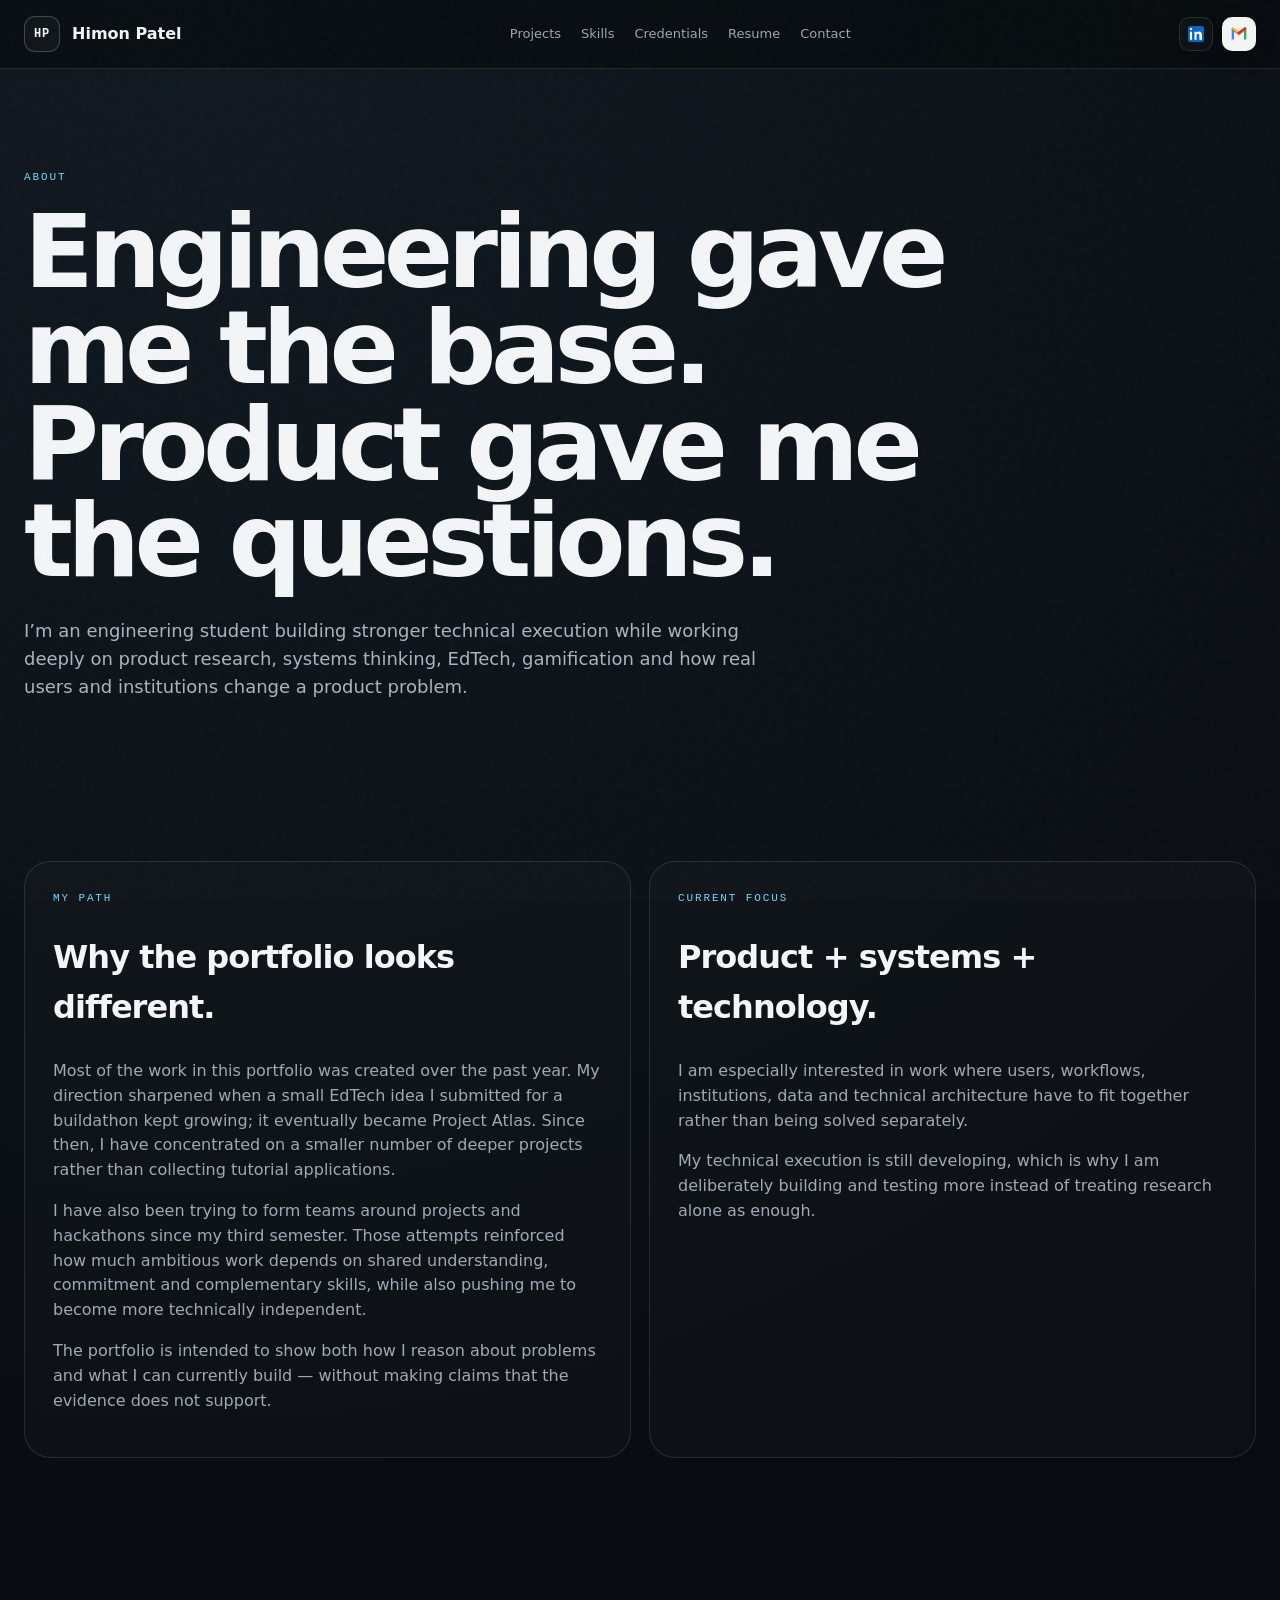
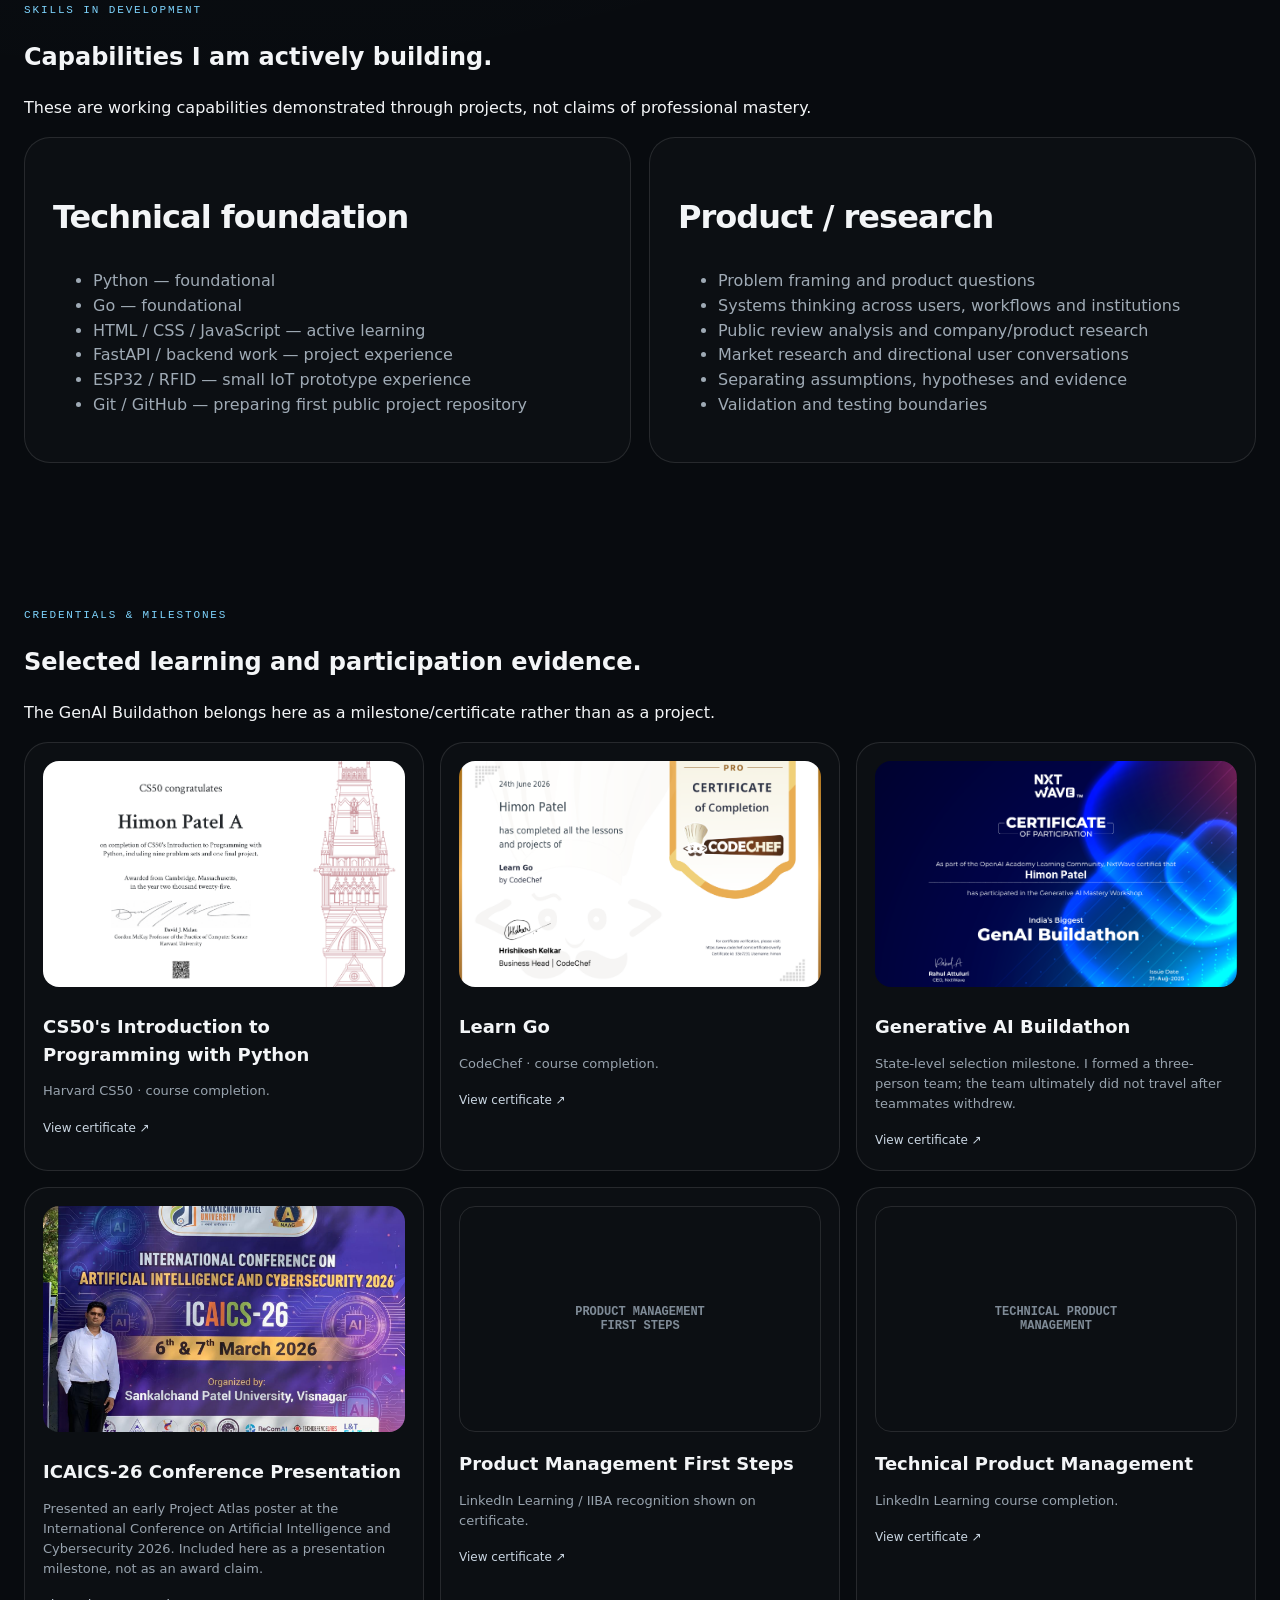
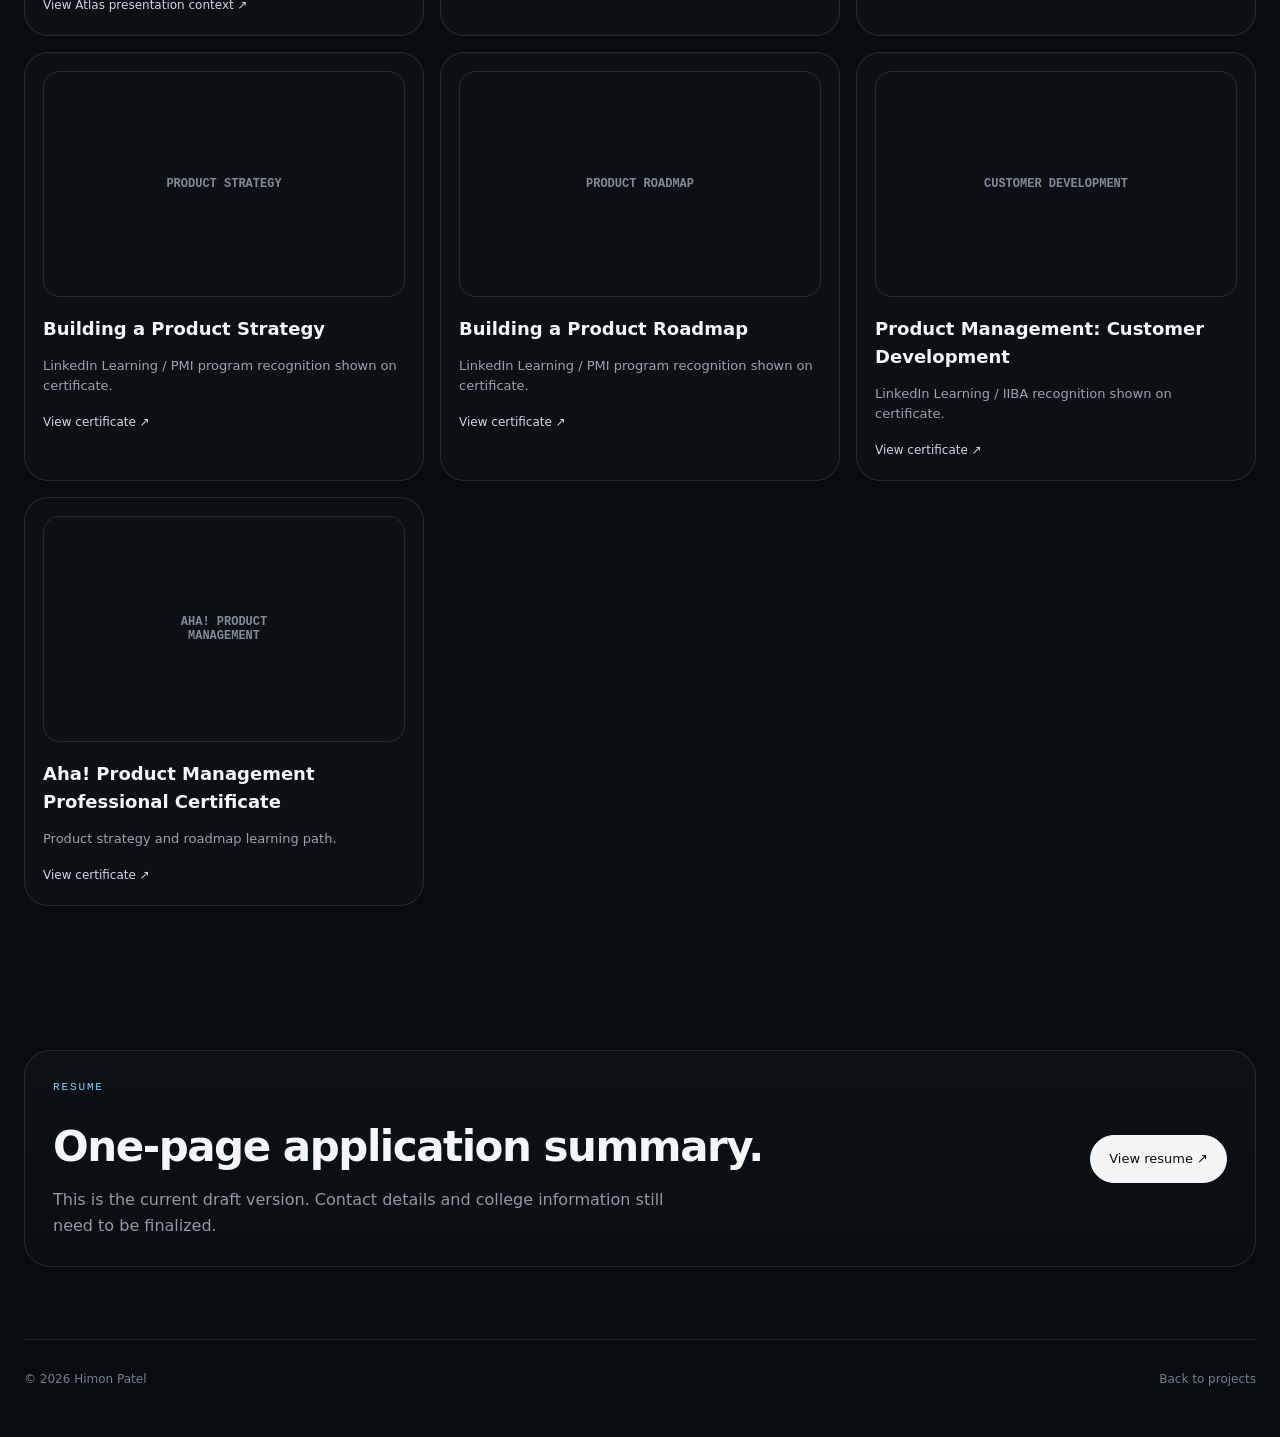
==== about.html @ 6cf24c40 "Initial portfolio release" ====
<!doctype html><html lang="en"><head><meta charset="utf-8"><meta name="viewport" content="width=device-width,initial-scale=1"><title>About — Himon Patel</title><link rel="icon" href="assets/favicon.svg"><link rel="stylesheet" href="styles.css"></head><body class="about-page"><div class="page-noise"></div><header class="project-header"><a class="brand" href="index.html"><span class="brand-mark">HP</span><span>Himon Patel</span></a><nav><a href="index.html#projects">Projects</a><a href="#skills">Skills</a><a href="#credentials">Credentials</a><a href="assets/Himon_Patel_Resume_Draft.pdf" target="_blank" rel="noopener">Resume</a><a href="index.html#contact">Contact</a></nav><div class="header-socials project-socials" data-social-mount aria-label="Social links"></div></header><main><section class="about-hero shell reveal"><div class="eyebrow">ABOUT</div><h1>Engineering gave me the base. Product gave me the questions.</h1><p>I’m an engineering student building stronger technical execution while working deeply on product research, systems thinking, EdTech, gamification and how real users and institutions change a product problem.</p></section><section class="about-section shell"><div class="about-columns"><article class="about-panel reveal"><div class="eyebrow">MY PATH</div><h2>Why the portfolio looks different.</h2><p>Most of the work in this portfolio was created over the past year. My direction sharpened when a small EdTech idea I submitted for a buildathon kept growing; it eventually became Project Atlas. Since then, I have concentrated on a smaller number of deeper projects rather than collecting tutorial applications.</p><p>I have also been trying to form teams around projects and hackathons since my third semester. Those attempts reinforced how much ambitious work depends on shared understanding, commitment and complementary skills, while also pushing me to become more technically independent.</p><p>The portfolio is intended to show both how I reason about problems and what I can currently build — without making claims that the evidence does not support.</p></article><article class="about-panel reveal"><div class="eyebrow">CURRENT FOCUS</div><h2>Product + systems + technology.</h2><p>I am especially interested in work where users, workflows, institutions, data and technical architecture have to fit together rather than being solved separately.</p><p>My technical execution is still developing, which is why I am deliberately building and testing more instead of treating research alone as enough.</p></article></div></section><section class="about-section shell" id="skills"><div class="section-head reveal"><div><div class="eyebrow">SKILLS IN DEVELOPMENT</div><h2>Capabilities I am actively building.</h2></div><p>These are working capabilities demonstrated through projects, not claims of professional mastery.</p></div><div class="about-columns"><article class="about-panel reveal"><h2>Technical foundation</h2><ul><li>Python — foundational</li><li>Go — foundational</li><li>HTML / CSS / JavaScript — active learning</li><li>FastAPI / backend work — project experience</li><li>ESP32 / RFID — small IoT prototype experience</li><li>Git / GitHub — preparing first public project repository</li></ul></article><article class="about-panel reveal"><h2>Product / research</h2><ul><li>Problem framing and product questions</li><li>Systems thinking across users, workflows and institutions</li><li>Public review analysis and company/product research</li><li>Market research and directional user conversations</li><li>Separating assumptions, hypotheses and evidence</li><li>Validation and testing boundaries</li></ul></article></div></section><section class="about-section shell" id="credentials"><div class="section-head reveal"><div><div class="eyebrow">CREDENTIALS & MILESTONES</div><h2>Selected learning and participation evidence.</h2></div><p>The GenAI Buildathon belongs here as a milestone/certificate rather than as a project.</p></div><div class="credential-grid"><article class="credential reveal"><img src="assets/cert-previews/cs50p.png" alt="CS50 Python certificate preview"><h3>CS50's Introduction to Programming with Python</h3><p>Harvard CS50 · course completion.</p><a href="assets/CS50P-Certificate.pdf" target="_blank" rel="noopener">View certificate ↗</a></article><article class="credential reveal"><img src="assets/cert-previews/learn-go.png" alt="Learn Go certificate preview"><h3>Learn Go</h3><p>CodeChef · course completion.</p><a href="assets/Learn-Go-Certificate.pdf" target="_blank" rel="noopener">View certificate ↗</a></article><article class="credential reveal"><img src="assets/GenAI-Buildathon-Certificate.png" alt="Generative AI Buildathon certificate"><h3>Generative AI Buildathon</h3><p>State-level selection milestone. I formed a three-person team; the team ultimately did not travel after teammates withdrew.</p><a href="assets/GenAI-Buildathon-Certificate.png" target="_blank" rel="noopener">View certificate ↗</a></article><article class="credential reveal"><img src="assets/icaics-conference.png" alt="Himon Patel at the ICAICS-26 conference banner"><h3>ICAICS-26 Conference Presentation</h3><p>Presented an early Project Atlas poster at the International Conference on Artificial Intelligence and Cybersecurity 2026. Included here as a presentation milestone, not as an award claim.</p><a href="atlas.html#early-presentation">View Atlas presentation context ↗</a></article><article class="credential reveal"><div class="placeholder-thumb">PRODUCT MANAGEMENT<br>FIRST STEPS</div><h3>Product Management First Steps</h3><p>LinkedIn Learning / IIBA recognition shown on certificate.</p><a href="assets/certificates/IIBA-Product-Management-First-Steps.pdf" target="_blank" rel="noopener">View certificate ↗</a></article><article class="credential reveal"><div class="placeholder-thumb">TECHNICAL PRODUCT<br>MANAGEMENT</div><h3>Technical Product Management</h3><p>LinkedIn Learning course completion.</p><a href="assets/certificates/Technical-Product-Management.pdf" target="_blank" rel="noopener">View certificate ↗</a></article><article class="credential reveal"><div class="placeholder-thumb">PRODUCT STRATEGY</div><h3>Building a Product Strategy</h3><p>LinkedIn Learning / PMI program recognition shown on certificate.</p><a href="assets/certificates/PMI-Product-Management-Building-a-Product-Strategy.pdf" target="_blank" rel="noopener">View certificate ↗</a></article><article class="credential reveal"><div class="placeholder-thumb">PRODUCT ROADMAP</div><h3>Building a Product Roadmap</h3><p>LinkedIn Learning / PMI program recognition shown on certificate.</p><a href="assets/certificates/PMI-Product-Management-Building-a-Product-Roadmap.pdf" target="_blank" rel="noopener">View certificate ↗</a></article><article class="credential reveal"><div class="placeholder-thumb">CUSTOMER DEVELOPMENT</div><h3>Product Management: Customer Development</h3><p>LinkedIn Learning / IIBA recognition shown on certificate.</p><a href="assets/certificates/IIBA-Product-Management-Customer-Development.pdf" target="_blank" rel="noopener">View certificate ↗</a></article><article class="credential reveal"><div class="placeholder-thumb">AHA! PRODUCT<br>MANAGEMENT</div><h3>Aha! Product Management Professional Certificate</h3><p>Product strategy and roadmap learning path.</p><a href="assets/certificates/Aha-Product-Management-Professional-Certificate.pdf" target="_blank" rel="noopener">View certificate ↗</a></article></div></section><section class="about-section shell reveal"><div class="resume-cta"><div><div class="eyebrow">RESUME</div><h2>One-page application summary.</h2><p>This is the current draft version. Contact details and college information still need to be finalized.</p></div><a class="button button-primary" href="assets/Himon_Patel_Resume_Draft.pdf" target="_blank" rel="noopener">View resume ↗</a></div></section></main><footer class="page-footer"><span>© <span data-year></span> Himon Patel</span><a href="index.html#projects">Back to projects</a></footer><script src="script.js"></script></body></html>
---- styles.css ----
:root {
  --bg: #0a0c0f;
  --bg-soft: #101318;
  --panel: rgba(18, 22, 28, 0.74);
  --panel-solid: #11151b;
  --text: #f3f5f7;
  --muted: #9aa3ad;
  --line: rgba(255, 255, 255, 0.11);
  --line-strong: rgba(255, 255, 255, 0.2);
  --accent: #7dd3fc;
  --accent-rgb: 125, 211, 252;
  --max: 1260px;
  --radius: 28px;
  --font: Inter, ui-sans-serif, system-ui, -apple-system, BlinkMacSystemFont, "Segoe UI", sans-serif;
  --mono: "SFMono-Regular", Consolas, "Liberation Mono", Menlo, monospace;
}

* { box-sizing: border-box; }
html { scroll-behavior: smooth; }
body {
  margin: 0;
  min-width: 320px;
  background:
    radial-gradient(circle at 80% -20%, rgba(91, 135, 255, 0.12), transparent 34rem),
    radial-gradient(circle at -10% 35%, rgba(125, 211, 252, 0.05), transparent 30rem),
    var(--bg);
  color: var(--text);
  font-family: var(--font);
  line-height: 1.55;
  overflow-x: hidden;
}

::selection { background: rgba(var(--accent-rgb), .28); }
a { color: inherit; text-decoration: none; }
button, input, textarea { font: inherit; }
button { color: inherit; }
code { font-family: var(--mono); font-size: .88em; color: var(--accent); }

.noise {
  position: fixed;
  inset: 0;
  pointer-events: none;
  z-index: 100;
  opacity: .035;
  background-image: url("data:image/svg+xml,%3Csvg viewBox='0 0 180 180' xmlns='http://www.w3.org/2000/svg'%3E%3Cfilter id='n'%3E%3CfeTurbulence type='fractalNoise' baseFrequency='.85' numOctaves='3' stitchTiles='stitch'/%3E%3C/filter%3E%3Crect width='100%25' height='100%25' filter='url(%23n)' opacity='.6'/%3E%3C/svg%3E");
}

.cursor-halo {
  position: fixed;
  width: 360px;
  height: 360px;
  left: -180px;
  top: -180px;
  z-index: -1;
  border-radius: 50%;
  pointer-events: none;
  background: radial-gradient(circle, rgba(var(--accent-rgb), .095), transparent 67%);
  transform: translate3d(var(--mx, 50vw), var(--my, 50vh), 0);
  transition: opacity .2s ease;
}

.section-shell {
  width: min(var(--max), calc(100% - 72px));
  margin-inline: auto;
}

.site-header {
  position: fixed;
  inset: 0 0 auto 0;
  z-index: 50;
  height: 78px;
  display: flex;
  align-items: center;
  justify-content: space-between;
  padding: 0 max(36px, calc((100vw - var(--max)) / 2));
  background: linear-gradient(to bottom, rgba(10,12,15,.9), rgba(10,12,15,.45), transparent);
  backdrop-filter: blur(12px);
}

.brand { display: flex; align-items: center; gap: 12px; font-weight: 650; }
.brand-mark {
  width: 36px; height: 36px; display: grid; place-items: center;
  border: 1px solid var(--line-strong); border-radius: 11px;
  font-family: var(--mono); font-size: 12px; letter-spacing: .06em;
  background: rgba(255,255,255,.035);
}
.brand-text { font-size: 14px; letter-spacing: .01em; }
.main-nav { display: flex; align-items: center; gap: 30px; font-size: 13px; color: #bcc3cb; }
.main-nav a { transition: color .2s ease, transform .2s ease; }
.main-nav a:hover { color: #fff; transform: translateY(-1px); }
.menu-button { display: none; border: 0; background: transparent; padding: 10px; }
.menu-button span { display: block; width: 22px; height: 1px; background: #fff; margin: 5px 0; }

.hero {
  min-height: 100svh;
  padding: 140px 0 76px;
  display: grid;
  grid-template-columns: 1.07fr .93fr;
  align-items: center;
  gap: 60px;
  position: relative;
}

.eyebrow, .section-kicker {
  margin: 0 0 18px;
  font-family: var(--mono);
  font-size: 11px;
  letter-spacing: .17em;
  text-transform: uppercase;
  color: var(--accent);
}

.hero h1 {
  margin: 0;
  max-width: 800px;
  font-size: clamp(54px, 7vw, 104px);
  line-height: .92;
  letter-spacing: -.055em;
  font-weight: 650;
}

.hero-word {
  display: block;
  color: transparent;
  -webkit-text-stroke: 1px rgba(255,255,255,.42);
  min-height: 1em;
}
.hero-word.switching { animation: wordSwitch .35s ease; }
@keyframes wordSwitch {
  0% { opacity: 1; transform: translateY(0); filter: blur(0); }
  45% { opacity: 0; transform: translateY(-12px); filter: blur(6px); }
  55% { opacity: 0; transform: translateY(12px); filter: blur(6px); }
  100% { opacity: 1; transform: translateY(0); filter: blur(0); }
}

.hero-intro {
  max-width: 640px;
  margin: 30px 0 0;
  font-size: clamp(17px, 2vw, 21px);
  line-height: 1.6;
  color: #b6bec7;
}
.hero-actions { display: flex; flex-wrap: wrap; gap: 12px; margin-top: 34px; }
.button {
  display: inline-flex; align-items: center; justify-content: center;
  min-height: 48px; padding: 0 18px; border-radius: 999px;
  font-size: 13px; border: 1px solid var(--line); transition: .22s ease;
}
.button-primary { background: #f3f5f7; color: #0b0d10; border-color: #f3f5f7; }
.button-primary:hover { transform: translateY(-2px); box-shadow: 0 12px 32px rgba(255,255,255,.1); }
.button-ghost:hover { border-color: var(--line-strong); background: rgba(255,255,255,.04); }

.hero-stage {
  min-height: 560px;
  position: relative;
  border: 1px solid var(--line);
  border-radius: 46% 54% 52% 48% / 42% 43% 57% 58%;
  overflow: hidden;
  background: radial-gradient(circle at center, rgba(var(--accent-rgb), .08), transparent 46%);
  box-shadow: inset 0 0 90px rgba(255,255,255,.02);
  animation: stageMorph 10s ease-in-out infinite alternate;
}
@keyframes stageMorph {
  to { border-radius: 54% 46% 44% 56% / 51% 57% 43% 49%; transform: translateY(-6px); }
}
.stage-grid {
  position: absolute; inset: 10%; opacity: .3;
  background-image: linear-gradient(var(--line) 1px, transparent 1px), linear-gradient(90deg, var(--line) 1px, transparent 1px);
  background-size: 42px 42px;
  mask-image: radial-gradient(circle, #000 0 48%, transparent 75%);
}
.stage-orbit { position: absolute; inset: 20%; border: 1px solid rgba(255,255,255,.13); border-radius: 50%; }
.orbit-one { animation: spin 18s linear infinite; }
.orbit-two { inset: 31%; border-style: dashed; animation: spin 11s linear infinite reverse; }
@keyframes spin { to { transform: rotate(360deg); } }
.stage-core {
  position: absolute; inset: 50% auto auto 50%; transform: translate(-50%, -50%);
  width: 190px; aspect-ratio: 1; border-radius: 50%; border: 1px solid rgba(var(--accent-rgb),.3);
  background: rgba(10,12,15,.82); backdrop-filter: blur(16px); display: flex; flex-direction: column;
  align-items: center; justify-content: center; text-align: center; box-shadow: 0 0 80px rgba(var(--accent-rgb),.08);
}
.stage-core .stage-index { font: 10px var(--mono); color: var(--accent); margin-bottom: 12px; }
.stage-core strong { font-size: 24px; letter-spacing: .08em; }
.stage-core small { width: 140px; margin-top: 9px; color: var(--muted); font-size: 10px; line-height: 1.5; }
.stage-label { position: absolute; font: 10px var(--mono); letter-spacing: .15em; color: #79828c; }
.label-a { top: 18%; left: 17%; }
.label-b { top: 25%; right: 14%; }
.label-c { bottom: 16%; left: 23%; }
.scroll-cue { position: absolute; bottom: 32px; left: 0; display: flex; align-items: center; gap: 12px; font: 10px var(--mono); letter-spacing: .12em; text-transform: uppercase; color: #707983; }
.scroll-cue i { display: block; width: 42px; height: 1px; background: var(--line-strong); position: relative; overflow: hidden; }
.scroll-cue i::after { content: ""; position: absolute; inset: 0; background: var(--accent); transform: translateX(-100%); animation: scan 2s ease-in-out infinite; }
@keyframes scan { 55%,100% { transform: translateX(100%); } }

.manifesto { padding: 80px 0 110px; border-top: 1px solid var(--line); }
.manifesto-line { margin: 0; max-width: 1080px; font-size: clamp(27px,4.2vw,58px); line-height: 1.15; letter-spacing: -.035em; color: #7f8790; }
.manifesto-line strong { color: #e9edf1; font-weight: 520; }

.work { padding: 80px 0 130px; }
.section-heading { display: flex; align-items: end; justify-content: space-between; gap: 50px; margin-bottom: 52px; }
.section-heading h2, .about h2, .contact h2 { margin: 0; max-width: 820px; font-size: clamp(35px,5vw,70px); line-height: 1.02; letter-spacing: -.045em; font-weight: 560; }
.section-note { width: min(360px, 100%); margin: 0; color: var(--muted); font-size: 13px; }
.work-layout { display: grid; grid-template-columns: minmax(0,1fr) minmax(360px,.86fr); gap: 60px; align-items: start; }
.project-list { border-top: 1px solid var(--line); }
.project-row {
  --project-accent: var(--accent);
  width: 100%; display: grid; grid-template-columns: 54px 1fr auto; gap: 16px; align-items: center;
  padding: 28px 0; border: 0; border-bottom: 1px solid var(--line); background: transparent; text-align: left;
  cursor: pointer; position: relative; transition: padding .25s ease;
}
.project-row::before { content: ""; position: absolute; inset: 0 auto 0 -20px; width: 3px; background: var(--project-accent); transform: scaleY(0); transition: transform .25s ease; transform-origin: bottom; }
.project-row:hover, .project-row.active { padding-left: 12px; }
.project-row:hover::before, .project-row.active::before { transform: scaleY(1); }
.project-number { font: 11px var(--mono); color: #666f79; }
.project-row p { margin: 0 0 5px; font: 10px var(--mono); letter-spacing: .09em; text-transform: uppercase; color: #7d8790; }
.project-row h3 { margin: 0; font-size: clamp(24px,3vw,38px); letter-spacing: -.035em; font-weight: 530; }
.project-arrow { font-size: 22px; color: #6e7780; transition: transform .25s ease, color .25s ease; }
.project-row:hover .project-arrow, .project-row.active .project-arrow { transform: translate(4px,-4px); color: var(--project-accent); }

.project-preview { position: sticky; top: 110px; min-height: 620px; border: 1px solid var(--line); border-radius: var(--radius); overflow: hidden; background: linear-gradient(145deg, rgba(255,255,255,.035), rgba(255,255,255,.008)); }
.preview-topline { display: flex; justify-content: space-between; padding: 20px 22px; font: 9px var(--mono); letter-spacing: .12em; color: #77818a; border-bottom: 1px solid var(--line); }
.preview-visual { height: 400px; position: relative; overflow: hidden; transition: background .35s ease; }
.preview-copy { padding: 24px; border-top: 1px solid var(--line); }
.preview-copy p { margin: 0; color: #8e98a2; font-size: 12px; }
.preview-copy h3 { margin: 5px 0 10px; font-size: 36px; letter-spacing: -.04em; }
#preview-description { font-size: 14px; line-height: 1.6; color: #a7b0b9; }

/* Preview visual families */
.visual-campus { background: radial-gradient(circle at 65% 35%, rgba(96,217,255,.16), transparent 36%), #0d1217; }
.visual-campus .campus-plan { position:absolute; inset: 55px 46px; border:1px solid rgba(114,220,255,.3); }
.visual-campus .campus-plan::before, .visual-campus .campus-plan::after { content:""; position:absolute; border:1px solid rgba(114,220,255,.26); }
.visual-campus .campus-plan::before { inset: 26px 45% 26px 28px; }
.visual-campus .campus-plan::after { inset: 26px 28px 26px 58%; }
.visual-campus .route { position:absolute; left:22%; top:51%; width:57%; height:2px; background:linear-gradient(90deg,transparent,#7dd3fc,#7dd3fc,transparent); box-shadow:0 0 16px #7dd3fc; transform:rotate(-8deg); }
.visual-campus .route::after { content:""; position:absolute; right:16%; top:-4px; width:10px; height:10px; border-radius:50%; background:#7dd3fc; box-shadow:0 0 20px #7dd3fc; }
.visual-campus .chip { position:absolute; padding:7px 9px; border:1px solid rgba(255,255,255,.12); background:#10171d; border-radius:7px; font:9px var(--mono); color:#b8c3cc; }
.visual-campus .chip-a { left:14%; top:22%; } .visual-campus .chip-b { right:10%; bottom:18%; }

.visual-atlas { background: radial-gradient(circle at center, rgba(132,99,255,.17), transparent 42%), #100d16; }
.visual-atlas .network { position:absolute; inset:0; }
.visual-atlas .node { position:absolute; width:12px; height:12px; border-radius:50%; background:#aa92ff; box-shadow:0 0 24px rgba(170,146,255,.8); }
.visual-atlas .node::after { content:attr(data-label); position:absolute; white-space:nowrap; top:18px; left:50%; transform:translateX(-50%); font:8px var(--mono); color:#9187a5; }
.visual-atlas .n1{left:48%;top:19%}.visual-atlas .n2{left:22%;top:46%}.visual-atlas .n3{right:21%;top:43%}.visual-atlas .n4{left:34%;bottom:20%}.visual-atlas .n5{right:31%;bottom:16%}
.visual-atlas svg { position:absolute; inset:0; width:100%; height:100%; opacity:.45; }

.visual-grab { background: radial-gradient(circle at 25% 70%, rgba(60,222,148,.12), transparent 35%), #0b120f; }
.visual-grab .stat-cloud { position:absolute; inset:46px; display:grid; grid-template-columns:1fr 1fr; gap:12px; }
.visual-grab .stat { border:1px solid rgba(76,224,150,.16); border-radius:16px; padding:18px; background:rgba(13,23,18,.62); display:flex; flex-direction:column; justify-content:end; }
.visual-grab .stat strong { font-size:34px; letter-spacing:-.04em; color:#eafdf3; }
.visual-grab .stat small { color:#7f9b8d; font:9px var(--mono); text-transform:uppercase; letter-spacing:.1em; }
.visual-grab .stat:nth-child(1){grid-row:span 2}.visual-grab .stat:nth-child(1) strong{font-size:72px;color:#5be39d}

.visual-jam { background: radial-gradient(circle at center, rgba(255,182,72,.14), transparent 40%), #151007; }
.visual-jam .arena { position:absolute; inset:52px; border:1px solid rgba(255,186,74,.22); border-radius:50%; }
.visual-jam .arena::before { content:""; position:absolute; inset:18%; border:1px dashed rgba(255,186,74,.23); border-radius:50%; animation:spin 15s linear infinite; }
.visual-jam .challenge { position:absolute; left:50%; top:50%; transform:translate(-50%,-50%); width:145px; aspect-ratio:1; display:grid; place-items:center; border-radius:24px; background:#1c1409; border:1px solid rgba(255,186,74,.26); font:11px var(--mono); letter-spacing:.08em; color:#f8c975; }
.visual-jam .token { position:absolute; width:12px;height:12px;border-radius:50%;background:#ffbc4b;box-shadow:0 0 18px #ffbc4b; }
.visual-jam .t1{left:20%;top:50%}.visual-jam .t2{right:18%;top:30%}.visual-jam .t3{left:48%;bottom:12%}

.process { padding: 110px 0 130px; border-top: 1px solid var(--line); }
.process-grid { display:grid; grid-template-columns:repeat(4,1fr); border-top:1px solid var(--line); border-left:1px solid var(--line); }
.process-card { min-height:300px; padding:28px; border-right:1px solid var(--line); border-bottom:1px solid var(--line); background:linear-gradient(180deg,rgba(255,255,255,.018),transparent); }
.process-card > span { font:10px var(--mono); color:var(--accent); }
.process-card h3 { margin:100px 0 10px; font-size:28px; letter-spacing:-.03em; }
.process-card p { margin:0; color:#8d969f; font-size:13px; }

.explorations { padding: 90px 0 130px; }
.exploration-card { width:100%; min-height:280px; display:grid; grid-template-columns:90px 1fr 300px auto; align-items:center; gap:32px; padding:36px; border:1px solid var(--line); border-radius:var(--radius); background:linear-gradient(120deg,#131018,#0c0d10); text-align:left; cursor:pointer; overflow:hidden; position:relative; transition:border-color .25s ease,transform .25s ease; }
.exploration-card:hover { border-color:rgba(224,119,255,.35); transform:translateY(-4px); }
.exploration-index { font:11px var(--mono); color:#746f79; }
.exploration-copy p { margin:0 0 8px; font:10px var(--mono); text-transform:uppercase; letter-spacing:.12em; color:#9c75a7; }
.exploration-copy h3 { margin:0 0 12px; font-size:clamp(34px,5vw,65px); letter-spacing:-.045em; font-weight:540; }
.exploration-copy span { color:#928f98; font-size:13px; }
.exploration-signal { position:relative; height:150px; display:flex; align-items:center; justify-content:center; gap:8px; }
.exploration-signal::before { content:""; position:absolute; width:140px; height:140px; border-radius:50%; border:1px solid rgba(218,120,255,.16); box-shadow:0 0 80px rgba(218,120,255,.08); }
.exploration-signal i { display:block; width:2px; height:40px; background:#c27ae3; box-shadow:0 0 12px #c27ae3; animation:pulseSignal 1.7s ease-in-out infinite alternate; }
.exploration-signal i:nth-child(2){animation-delay:.2s;height:80px}.exploration-signal i:nth-child(3){animation-delay:.4s;height:110px}.exploration-signal i:nth-child(4){animation-delay:.6s;height:60px}
@keyframes pulseSignal { to{transform:scaleY(.4);opacity:.35} }
.exploration-open { font:10px var(--mono); text-transform:uppercase; letter-spacing:.08em; color:#af86bd; }

.about { padding: 120px 0 140px; border-top: 1px solid var(--line); }
.about-grid { display:grid; grid-template-columns:.95fr 1.05fr; gap:100px; }
.about-copy > p { margin:0 0 22px; font-size:18px; color:#a9b2bb; line-height:1.7; }
.capabilities { margin-top:52px; border-top:1px solid var(--line); }
.capabilities > div { padding:17px 0; display:grid; grid-template-columns:160px 1fr; border-bottom:1px solid var(--line); gap:20px; }
.capability-label { font:9px var(--mono); text-transform:uppercase; letter-spacing:.12em; color:#727c85; }
.capabilities p { margin:0; color:#c1c7cd; font-size:13px; }

.contact { padding: 120px 0 130px; border-top:1px solid var(--line); }
.contact h2 { max-width:900px; }
.contact > p:not(.section-kicker) { max-width:680px; color:#8e98a2; }
.contact-links { display:flex; flex-wrap:wrap; gap:10px; margin-top:34px; }
.contact-link { min-width:150px; padding:17px 18px; border:1px solid var(--line); border-radius:14px; display:flex; justify-content:space-between; align-items:center; font-size:13px; transition:.2s ease; }
.contact-link:hover { background:rgba(255,255,255,.035); border-color:var(--line-strong); transform:translateY(-2px); }
.contact-link.disabled { color:#69727b; pointer-events:none; }
.site-footer { min-height:120px; padding:30px 0 44px; border-top:1px solid var(--line); display:flex; justify-content:space-between; align-items:end; color:#626b74; font:9px var(--mono); text-transform:uppercase; letter-spacing:.09em; }

/* Overlay */
.project-overlay { position:fixed; inset:0; z-index:90; pointer-events:none; opacity:0; transition:opacity .28s ease; }
.project-overlay.open { pointer-events:auto; opacity:1; }
.overlay-backdrop { position:absolute; inset:0; background:rgba(2,3,5,.76); backdrop-filter:blur(12px); }
.overlay-panel { --case-accent:var(--accent); position:absolute; inset:28px; margin:0; border:1px solid var(--line-strong); border-radius:30px; background:#0c0f13; overflow:auto; transform:translateY(20px) scale(.985); transition:transform .3s cubic-bezier(.2,.8,.2,1); box-shadow:0 40px 100px rgba(0,0,0,.5); }
.project-overlay.open .overlay-panel { transform:translateY(0) scale(1); }
.overlay-bar { position:sticky; top:0; z-index:5; height:64px; display:flex; align-items:center; justify-content:space-between; padding:0 28px; border-bottom:1px solid var(--line); background:rgba(12,15,19,.88); backdrop-filter:blur(16px); }
.overlay-id { font:10px var(--mono); letter-spacing:.12em; color:var(--case-accent); }
.overlay-close { border:1px solid var(--line); background:transparent; border-radius:999px; padding:9px 13px; cursor:pointer; font-size:11px; color:#adb5bd; }
.case-shell { width:min(1120px,calc(100% - 64px)); margin:0 auto; padding:70px 0 100px; }
.case-hero { display:grid; grid-template-columns:1.15fr .85fr; gap:70px; min-height:480px; align-items:center; border-bottom:1px solid var(--line); padding-bottom:70px; }
.case-meta { font:10px var(--mono); text-transform:uppercase; letter-spacing:.14em; color:var(--case-accent); }
.case-hero h2 { margin:14px 0 22px; font-size:clamp(50px,8vw,104px); line-height:.91; letter-spacing:-.06em; font-weight:600; }
.case-hero p { max-width:680px; margin:0; font-size:18px; line-height:1.7; color:#a7b0b9; }
.case-tags { display:flex; flex-wrap:wrap; gap:8px; margin-top:26px; }
.case-tag { border:1px solid var(--line); border-radius:999px; padding:8px 10px; font:9px var(--mono); text-transform:uppercase; letter-spacing:.08em; color:#9da6af; }
.case-side { border:1px solid var(--line); border-radius:24px; padding:24px; background:rgba(255,255,255,.02); }
.case-side-item { padding:15px 0; border-bottom:1px solid var(--line); }
.case-side-item:last-child{border-bottom:0}.case-side-item span{display:block;font:9px var(--mono);color:#6f7881;text-transform:uppercase;letter-spacing:.1em;margin-bottom:6px}.case-side-item strong{font-size:14px;font-weight:500;color:#c7cdd3}
.case-section { padding:70px 0; border-bottom:1px solid var(--line); display:grid; grid-template-columns:260px 1fr; gap:80px; }
.case-section:last-child{border-bottom:0}.case-section h3{margin:0;font-size:28px;letter-spacing:-.035em;font-weight:530}.case-section .case-body{color:#a4adb6}.case-section .case-body > p:first-child{margin-top:0}.case-section p{line-height:1.8}.case-callout{margin:28px 0;padding:24px;border:1px solid rgba(var(--case-rgb,125,211,252),.22);border-radius:20px;background:rgba(var(--case-rgb,125,211,252),.035)}
.case-grid { display:grid; grid-template-columns:repeat(3,1fr); gap:12px; margin-top:30px; }
.case-tile { min-height:160px; border:1px solid var(--line); border-radius:18px; padding:20px; background:rgba(255,255,255,.018); }
.case-tile span { font:9px var(--mono); color:var(--case-accent); }
.case-tile h4 { margin:42px 0 8px; font-size:18px; }
.case-tile p { margin:0; font-size:12px; color:#858e97; line-height:1.55; }

/* SmartCampus interaction */
.system-demo { margin-top:24px; border:1px solid var(--line); border-radius:22px; overflow:hidden; }
.system-controls { display:flex; flex-wrap:wrap; gap:8px; padding:14px; border-bottom:1px solid var(--line); }
.system-control { border:1px solid var(--line); background:transparent; color:#9ba4ad; padding:10px 12px; border-radius:10px; cursor:pointer; font:10px var(--mono); }
.system-control.active { color:#e8fbff; border-color:rgba(125,211,252,.36); background:rgba(125,211,252,.07); }
.system-flow { padding:40px 20px; display:grid; grid-template-columns:repeat(5,1fr); gap:14px; align-items:center; }
.flow-node { min-height:105px; border:1px solid var(--line); border-radius:14px; padding:14px; display:flex; flex-direction:column; justify-content:center; position:relative; transition:.25s ease; }
.flow-node:not(:last-child)::after { content:"→"; position:absolute; right:-17px; top:50%; transform:translateY(-50%); color:#3c4650; }
.flow-node span{font:9px var(--mono);color:#6f7982}.flow-node strong{margin-top:6px;font-size:12px}.flow-node.active{border-color:rgba(125,211,252,.4);background:rgba(125,211,252,.06);box-shadow:0 0 30px rgba(125,211,252,.05)}

/* Atlas interaction */
.atlas-map { position:relative; min-height:430px; margin-top:24px; border:1px solid var(--line); border-radius:22px; background:radial-gradient(circle,rgba(151,116,255,.07),transparent 50%); overflow:hidden; }
.atlas-map svg{position:absolute;inset:0;width:100%;height:100%;opacity:.22}.atlas-node{position:absolute;transform:translate(-50%,-50%);border:1px solid rgba(175,145,255,.27);background:#13101a;border-radius:999px;padding:11px 13px;color:#c7b7ff;font:10px var(--mono);cursor:pointer;transition:.2s ease}.atlas-node:hover,.atlas-node.active{background:rgba(154,118,255,.12);box-shadow:0 0 26px rgba(154,118,255,.1);transform:translate(-50%,-50%) scale(1.05)}.atlas-note{position:absolute;left:24px;right:24px;bottom:22px;padding:17px 18px;border:1px solid var(--line);border-radius:14px;background:rgba(10,8,14,.83);font-size:12px;color:#9f98ab;backdrop-filter:blur(12px)}

/* Grab interaction */
.research-tabs { margin-top:26px; border:1px solid var(--line); border-radius:22px; overflow:hidden; }
.research-tab-buttons { display:flex; overflow:auto; border-bottom:1px solid var(--line); }
.research-tab { flex:0 0 auto; border:0; border-right:1px solid var(--line); background:transparent; color:#78837c; padding:15px 18px; font:9px var(--mono); letter-spacing:.08em; text-transform:uppercase; cursor:pointer; }
.research-tab.active { color:#7cf1b4; background:rgba(84,231,154,.055); }
.research-panel { padding:26px; min-height:180px; color:#a3ada7; }
.research-panel strong { display:block; font-size:24px; color:#dff8ea; margin-bottom:9px; }
.research-panel p { margin:0; }

/* Game jam interaction */
.learn-demo { margin-top:26px; border:1px solid var(--line); border-radius:22px; padding:24px; background:rgba(255,183,72,.025); }
.learn-demo h4 { margin:0 0 6px; font-size:22px; }
.learn-demo > p { margin:0 0 20px; color:#969087; }
.learn-options { display:grid; grid-template-columns:repeat(3,1fr); gap:10px; }
.learn-option { min-height:105px; border:1px solid var(--line); background:transparent; border-radius:15px; cursor:pointer; padding:14px; text-align:left; transition:.2s ease; color:#c2b7a5; }
.learn-option:hover { border-color:rgba(255,190,82,.32); transform:translateY(-2px); }
.learn-option strong { display:block; color:#ffcd7b; margin-bottom:7px; }
.learn-result { margin-top:12px; min-height:80px; border-radius:15px; padding:18px; background:#11100d; color:#a99f8f; border:1px solid rgba(255,255,255,.07); }

/* Parallel Dimension */
.dimension-shell { --case-accent:#d68cff; --case-rgb:214,140,255; min-height:calc(100vh - 64px); background:radial-gradient(circle at 75% 10%,rgba(196,113,255,.12),transparent 32%),linear-gradient(140deg,#0c0910,#0b0d11 62%); }
.dimension-terminal { border:1px solid rgba(214,140,255,.19); border-radius:24px; overflow:hidden; background:rgba(12,9,16,.7); box-shadow:0 0 90px rgba(196,113,255,.05); }
.terminal-head { display:flex; justify-content:space-between; padding:14px 18px; border-bottom:1px solid var(--line); font:9px var(--mono); text-transform:uppercase; letter-spacing:.11em; color:#8b7196; }
.terminal-body { display:grid; grid-template-columns:220px 1fr; min-height:410px; }
.archive-nav { padding:14px; border-right:1px solid var(--line); }
.archive-button { width:100%; text-align:left; border:0; background:transparent; border-radius:10px; color:#716779; padding:12px; cursor:pointer; font:10px var(--mono); text-transform:uppercase; letter-spacing:.08em; }
.archive-button.active { color:#e4c4f2; background:rgba(214,140,255,.07); }
.archive-content { padding:34px; position:relative; overflow:hidden; }
.archive-content::before { content:""; position:absolute; width:300px;height:300px;border:1px solid rgba(214,140,255,.09);border-radius:50%;right:-120px;top:-120px;box-shadow:0 0 80px rgba(214,140,255,.04); }
.archive-content .archive-code{font:9px var(--mono);color:#886e94;text-transform:uppercase;letter-spacing:.12em}.archive-content h4{margin:18px 0 14px;font-size:42px;letter-spacing:-.04em}.archive-content p{max-width:620px;color:#aaa1ad;line-height:1.8}

.reveal { opacity:0; transform:translateY(18px); transition:opacity .7s ease, transform .7s ease; }
.reveal.visible { opacity:1; transform:translateY(0); }
body.overlay-open { overflow:hidden; }

@media (max-width: 980px) {
  .section-shell { width:min(var(--max),calc(100% - 40px)); }
  .hero { grid-template-columns:1fr; padding-top:130px; }
  .hero-stage { min-height:440px; }
  .scroll-cue { display:none; }
  .work-layout { grid-template-columns:1fr; }
  .project-preview { position:relative; top:0; min-height:auto; }
  .preview-visual { height:360px; }
  .process-grid { grid-template-columns:1fr 1fr; }
  .about-grid { grid-template-columns:1fr; gap:45px; }
  .exploration-card { grid-template-columns:70px 1fr 180px; }
  .exploration-open { display:none; }
  .case-hero { grid-template-columns:1fr; gap:40px; }
  .case-section { grid-template-columns:1fr; gap:24px; }
  .case-grid { grid-template-columns:1fr 1fr; }
  .system-flow { grid-template-columns:1fr; }
  .flow-node:not(:last-child)::after { content:"↓"; right:auto; top:auto; bottom:-20px; left:50%; transform:translateX(-50%); }
}

@media (max-width: 700px) {
  .site-header { height:66px; padding:0 20px; background:rgba(10,12,15,.82); }
  .brand-text { display:none; }
  .main-nav { position:absolute; top:66px; right:16px; width:180px; padding:10px; border:1px solid var(--line); border-radius:15px; background:#101318; flex-direction:column; align-items:stretch; gap:0; opacity:0; transform:translateY(-8px); pointer-events:none; transition:.2s ease; }
  .main-nav.open { opacity:1; transform:translateY(0); pointer-events:auto; }
  .main-nav a { padding:11px 12px; }
  .menu-button { display:block; }
  .section-shell { width:calc(100% - 28px); }
  .hero { min-height:auto; padding:112px 0 90px; gap:44px; }
  .hero h1 { font-size:clamp(47px,15vw,72px); }
  .hero-stage { min-height:330px; border-radius:32px; }
  .stage-core { width:150px; }
  .stage-label { display:none; }
  .manifesto { padding:70px 0 85px; }
  .work,.process,.explorations,.about,.contact { padding-block:80px; }
  .section-heading { display:block; margin-bottom:35px; }
  .section-note { margin-top:18px; }
  .project-row { grid-template-columns:42px 1fr auto; padding:22px 0; }
  .project-preview { border-radius:20px; }
  .preview-visual { height:300px; }
  .process-grid { grid-template-columns:1fr; }
  .process-card { min-height:220px; }
  .process-card h3 { margin-top:58px; }
  .exploration-card { grid-template-columns:1fr; min-height:auto; padding:25px; }
  .exploration-index { order:0; }
  .exploration-signal { height:120px; }
  .capabilities > div { grid-template-columns:1fr; gap:8px; }
  .site-footer { flex-direction:column; align-items:flex-start; justify-content:end; gap:9px; }
  .overlay-panel { inset:8px; border-radius:22px; }
  .overlay-bar { height:58px; padding:0 18px; }
  .case-shell { width:calc(100% - 32px); padding:48px 0 70px; }
  .case-hero { min-height:auto; padding-bottom:48px; }
  .case-hero h2 { font-size:clamp(48px,16vw,78px); }
  .case-grid { grid-template-columns:1fr; }
  .learn-options { grid-template-columns:1fr; }
  .terminal-body { grid-template-columns:1fr; }
  .archive-nav { display:flex; overflow:auto; border-right:0; border-bottom:1px solid var(--line); }
  .archive-button { width:auto; flex:0 0 auto; }
  .archive-content { padding:25px; min-height:330px; }
}

@media (prefers-reduced-motion: reduce) {
  *,*::before,*::after { animation-duration:.001ms !important; animation-iteration-count:1 !important; scroll-behavior:auto !important; transition-duration:.001ms !important; }
}


/* shared project pages */
.project-page{min-height:100vh;background:#080b0f}.project-header{position:sticky;top:0;z-index:70;display:flex;align-items:center;justify-content:space-between;padding:16px max(24px,calc((100vw - var(--max))/2));backdrop-filter:blur(16px);background:rgba(7,10,14,.7);border-bottom:1px solid var(--line)}.project-header nav{display:flex;gap:20px;font-size:13px;color:#9ba7b3}.project-header nav a:hover{color:#fff}.project-hero{min-height:760px;position:relative;overflow:hidden;display:flex;align-items:center;border-bottom:1px solid var(--line)}.project-hero-inner{width:min(var(--max),calc(100% - 48px));margin:auto;position:relative;z-index:3}.project-hero h1{font-size:clamp(58px,9vw,120px);line-height:.9;letter-spacing:-.06em;margin:18px 0 26px;max-width:1000px}.project-hero .lede{font-size:20px;color:#adb7c1;max-width:780px}.project-status{display:inline-flex;margin-top:26px;padding:9px 12px;border:1px solid var(--line);border-radius:999px;font:600 10px ui-monospace,monospace;letter-spacing:.14em;color:#a6b2bf}.case-wrap{width:min(1120px,calc(100% - 48px));margin:auto;padding:90px 0 120px}.case-grid{display:grid;grid-template-columns:230px 1fr;gap:74px}.case-nav{position:sticky;top:100px;align-self:start;display:flex;flex-direction:column;gap:10px}.case-nav strong{font:700 10px ui-monospace,monospace;letter-spacing:.18em;color:#798694;margin-bottom:14px}.case-nav a{color:#83909d;font-size:13px;padding:7px 0}.case-nav a:hover{color:#fff}.case-content section{padding:0 0 96px}.case-content h2{font-size:clamp(34px,5vw,58px);letter-spacing:-.045em;line-height:1.03;margin:12px 0 22px}.case-content p{font-size:17px;color:#aab4be;max-width:780px}.info-grid{display:grid;grid-template-columns:repeat(2,1fr);gap:14px;margin-top:28px}.info-card{border:1px solid var(--line);border-radius:22px;padding:24px;background:rgba(255,255,255,.02)}.info-card h3{margin:0 0 10px;font-size:19px}.info-card p,.info-card li{font-size:14px;color:#9ca7b1}.note{border-left:2px solid currentColor;padding:16px 18px;margin-top:28px;background:rgba(255,255,255,.025);color:#c8d0d9}.note p{margin:4px 0 0;font-size:14px}.flow{display:flex;align-items:stretch;gap:10px;margin-top:26px}.flow>div{flex:1;border:1px solid var(--line);border-radius:20px;padding:20px}.flow b{display:block;font-size:18px;margin:6px 0}.flow span{font:600 9px ui-monospace,monospace;letter-spacing:.16em;color:#82909c}.flow .arrow{flex:0 0 auto;display:grid;place-items:center;border:0;padding:0;color:#6e7b87}.metrics{display:grid;grid-template-columns:repeat(3,1fr);gap:14px;margin-top:28px}.metric{border:1px solid var(--line);border-radius:22px;padding:24px}.metric strong{display:block;font-size:48px;line-height:1}.metric span{font:600 9px ui-monospace,monospace;letter-spacing:.16em;color:#81909b}.back-link{display:inline-flex;gap:8px;align-items:center;font-size:13px;color:#a4afba}.page-footer{width:min(var(--max),calc(100% - 48px));margin:auto;padding:30px 0 48px;border-top:1px solid var(--line);display:flex;justify-content:space-between;color:#72808c;font-size:12px}
@media(max-width:900px){.main-nav{display:none}.menu-button{display:block}.home-hero{grid-template-columns:1fr;padding-top:60px}.hero-field{height:430px}.work-mosaic{display:block}.work-card{margin-bottom:18px}.approach-grid{grid-template-columns:1fr 1fr}.case-grid{grid-template-columns:1fr}.case-nav{display:none}.info-grid,.metrics{grid-template-columns:1fr}.flow{flex-direction:column}.flow .arrow{transform:rotate(90deg)}.section-head,.contact{display:block}.section-head>p{margin-top:22px}.project-hero{min-height:680px}.rfid-id{right:5%;width:190px}.campus-map,.atlas-card-stage,.grab-console,.game-loop,.dimension-stage,.rfid-stage{height:300px}}@media(max-width:620px){.shell,.project-hero-inner,.case-wrap,.page-footer{width:min(100% - 28px,var(--max))}.home-hero{min-height:auto;padding:56px 0}.hero-copy h1{font-size:48px}.hero-field{height:340px}.field-center{width:160px;height:160px}.approach-grid{grid-template-columns:1fr}.work-card{min-height:480px}.card-copy{padding:24px}.card-copy h3{font-size:38px}.grab-console{grid-template-columns:1fr 1fr}.grab-stat-big strong{font-size:62px}.site-header{padding:14px}.brand span:last-child{display:none}.project-header nav{display:none}.project-hero h1{font-size:58px}.rfid-reader{left:6%;width:115px;height:160px}.rfid-id{right:4%;top:36%;width:175px;height:120px}.contact h2{font-size:38px}}
/* SmartCampus */
.smartcampus-page{--accent:#79d9ff;background:radial-gradient(circle at 70% 10%,rgba(44,167,255,.08),transparent 34%),#071016}.smartcampus-page .project-hero{background:linear-gradient(180deg,#07131a,#081016)}.campus-hero-map{position:absolute;inset:0;opacity:.9}.campus-hero-map svg{width:100%;height:100%}.campus-hero-map rect{fill:rgba(87,196,255,.025);stroke:rgba(121,217,255,.18);stroke-width:1.3}.campus-hero-map .gridline{stroke:rgba(121,217,255,.055);stroke-width:1}.campus-hero-map .hero-route-base{fill:none;stroke:rgba(121,217,255,.12);stroke-width:8}.campus-hero-map .hero-route-ray{fill:none;stroke:#77e2ff;stroke-width:3.5;stroke-linecap:round;stroke-dasharray:120 920;filter:drop-shadow(0 0 12px #77e2ff);animation:campusHeroRoute 5s linear infinite}.campus-hero-map .node{fill:#7ce1ff;stroke:none;filter:drop-shadow(0 0 8px #7ce1ff)}@keyframes campusHeroRoute{to{stroke-dashoffset:-1040}}.smartcampus-page .project-hero-inner{max-width:780px;margin-left:max(24px,calc((100vw - var(--max))/2));margin-right:auto}.smartcampus-page .project-hero h1{color:#f2fbff}.smartcampus-page .project-status{color:#9ae8ff;border-color:rgba(121,217,255,.25)}.smartcampus-page .case-content .eyebrow{color:#7adfff}.smartcampus-page .note{color:#75dfff}.smartcampus-page .info-card{background:rgba(8,26,36,.35);border-color:rgba(121,217,255,.13)}
/* Atlas */
.atlas-page{--accent:#9b7cff;background:#090611;color:#f7f3ff}.atlas-page .project-header{background:rgba(8,5,16,.7);border-color:rgba(155,124,255,.13)}.atlas-page .brand-mark{border-color:rgba(200,169,81,.35);color:#d9c279}.atlas-page .project-hero{background:radial-gradient(circle at 60% 46%,rgba(124,107,255,.2),transparent 35%),linear-gradient(180deg,#0b0715,#090611)}.atlas-world-canvas{position:absolute;inset:0;width:100%;height:100%;opacity:.72}.atlas-vignette{position:absolute;inset:0;background:radial-gradient(circle at 62% 48%,transparent 0 22%,rgba(9,6,17,.1) 40%,rgba(9,6,17,.88) 83%),linear-gradient(90deg,rgba(9,6,17,.9) 0 42%,transparent 68%)}.atlas-crest{position:absolute;right:7%;top:50%;transform:translateY(-50%);width:min(370px,30vw);opacity:.25;filter:drop-shadow(0 0 40px rgba(155,124,255,.45))}.atlas-page .project-hero h1{background:linear-gradient(90deg,#fff,#d7cbff 62%,#c8a951);-webkit-background-clip:text;color:transparent}.atlas-page .project-status{border-color:rgba(200,169,81,.25);color:#d8c37c}.atlas-page .case-content .eyebrow{color:#b4a0ff}.atlas-page .case-content h2{color:#fff}.atlas-page .info-card{background:linear-gradient(180deg,rgba(126,92,255,.055),rgba(255,255,255,.015));border-color:rgba(155,124,255,.16)}.atlas-page .note{color:#d7bf72}.atlas-page .flow>div{border-color:rgba(155,124,255,.16);background:rgba(121,82,255,.04)}
/* Grab */
.grab-page{--accent:#52e89b;background:radial-gradient(circle at 65% 4%,rgba(40,180,98,.1),transparent 33%),#07100c}.grab-page .project-header{background:rgba(5,14,9,.72)}.grab-page .brand-mark{color:#5de79f;border-color:rgba(82,232,155,.3)}.grab-page .project-hero{background:linear-gradient(180deg,#07130d,#08110d)}.grab-data-bg{position:absolute;inset:0;background-image:linear-gradient(rgba(82,232,155,.04) 1px,transparent 1px),linear-gradient(90deg,rgba(82,232,155,.04) 1px,transparent 1px);background-size:46px 46px;mask-image:linear-gradient(90deg,transparent 0,#000 48%,#000 100%)}.grab-data-bars{position:absolute;right:5%;bottom:12%;width:43%;height:46%;display:flex;align-items:end;gap:10px;opacity:.46}.grab-data-bars i{flex:1;border:1px solid rgba(82,232,155,.28);background:linear-gradient(180deg,rgba(82,232,155,.22),rgba(82,232,155,.03));border-radius:6px 6px 0 0;animation:barPulse 4s ease-in-out infinite}.grab-data-bars i:nth-child(1){height:28%}.grab-data-bars i:nth-child(2){height:54%;animation-delay:.2s}.grab-data-bars i:nth-child(3){height:46%;animation-delay:.4s}.grab-data-bars i:nth-child(4){height:72%;animation-delay:.6s}.grab-data-bars i:nth-child(5){height:64%;animation-delay:.8s}.grab-data-bars i:nth-child(6){height:90%;animation-delay:1s}.grab-data-bars i:nth-child(7){height:76%;animation-delay:1.2s}.grab-data-bars i:nth-child(8){height:98%;animation-delay:1.4s}@keyframes barPulse{50%{filter:brightness(1.6)}}.grab-page .project-hero h1{color:#ecfff4}.grab-page .project-status{color:#73f1aa;border-color:rgba(82,232,155,.28)}.grab-page .case-content .eyebrow{color:#57e69d}.grab-page .metric{border-color:rgba(82,232,155,.18);background:rgba(16,76,42,.08)}.grab-page .metric strong{color:#61ec9f}.grab-page .note{color:#58e99d}
/* Parallel Dimension */
.parallel-page{--accent:#857aff;background:#04050a}.parallel-page .project-header{background:rgba(4,5,10,.65);border-color:rgba(121,103,255,.15)}.parallel-page .project-hero{min-height:100vh;background:radial-gradient(circle at center,rgba(78,63,255,.11),transparent 24%),radial-gradient(circle at 60% 40%,rgba(255,46,130,.07),transparent 28%),#04050a}.dimension-space{position:absolute;inset:0;overflow:hidden}.dimension-space:before{content:"";position:absolute;inset:-10%;background-image:radial-gradient(circle,#a5a7ff 0 1px,transparent 1.5px);background-size:68px 68px;opacity:.12;animation:starDrift 30s linear infinite}@keyframes starDrift{to{transform:translate3d(-80px,60px,0)}}.big-portal{position:absolute;right:3%;top:50%;transform:translateY(-50%);width:min(560px,48vw);aspect-ratio:1}.big-portal i{position:absolute;left:50%;top:50%;transform:translate(-50%,-50%);border-radius:50%;border:1px solid rgba(125,109,255,.35);box-shadow:0 0 22px rgba(99,84,255,.16),inset 0 0 34px rgba(255,52,137,.07)}.big-portal i:nth-child(1){width:88%;height:88%;animation:portalSpin 11s linear infinite}.big-portal i:nth-child(2){width:68%;height:94%;border-color:rgba(255,70,150,.28);animation:portalSpinBack 8s linear infinite}.big-portal i:nth-child(3){width:46%;height:82%;border-style:dashed;animation:portalSpin 6s linear infinite}.big-portal i:nth-child(4){width:24%;height:58%;background:#020208;border-color:#6c62ff;box-shadow:0 0 70px 35px rgba(74,63,255,.35),0 0 130px rgba(255,43,126,.22);animation:portalBreath 3s ease-in-out infinite}@keyframes portalBreath{50%{transform:translate(-50%,-50%) scale(1.13);box-shadow:0 0 90px 48px rgba(74,63,255,.42),0 0 160px rgba(255,43,126,.28)}}.parallel-page .project-hero-inner{max-width:710px;margin-left:max(24px,calc((100vw - var(--max))/2));margin-right:auto}.parallel-page .project-hero h1{background:linear-gradient(90deg,#fff,#bcb8ff 66%,#ff75b4);-webkit-background-clip:text;color:transparent}.parallel-page .project-status{border-color:rgba(131,119,255,.25);color:#bdb5ff}.parallel-page .case-content .eyebrow{color:#9d92ff}.parallel-page .info-card{border-color:rgba(131,119,255,.16);background:rgba(73,53,140,.05)}.anomaly-log{border:1px solid rgba(130,119,255,.16);border-radius:18px;padding:18px;margin-top:22px;background:#070812;font-family:ui-monospace,monospace;color:#9894c8;font-size:13px}.anomaly-log span{display:block;padding:4px 0}.anomaly-log span:before{content:"> ";color:#ff6bab}
/* Game Jam */
.gamejam-page{--accent:#ffba55;background:radial-gradient(circle at 20% 0%,rgba(255,178,73,.08),transparent 32%),#0f0c08}.gamejam-page .project-header{background:rgba(15,12,8,.72)}.gamejam-page .brand-mark{color:#ffc86f;border-color:rgba(255,186,85,.3)}.gamejam-page .project-hero{background:radial-gradient(circle at 70% 45%,rgba(255,175,64,.13),transparent 38%),#100c07}.playground{position:absolute;right:4%;top:50%;transform:translateY(-50%);width:min(560px,46vw);height:480px;border:1px solid rgba(255,186,85,.14);border-radius:44px;background:rgba(56,32,8,.15);display:grid;place-items:center}.play-orbit{position:absolute;width:74%;height:64%;border:1px solid rgba(255,186,85,.22);border-radius:50%;animation:spin 16s linear infinite}.play-orbit.two{width:48%;height:88%;border-style:dashed;animation:spinBack 12s linear infinite}.play-core{position:relative;z-index:2;width:180px;height:180px;border:1px solid rgba(255,186,85,.26);border-radius:34px;display:flex;flex-direction:column;align-items:center;justify-content:center;background:#171007}.play-core button{margin-top:18px;border:1px solid rgba(255,186,85,.35);background:#ffb649;color:#231300;padding:10px 14px;border-radius:999px;font-weight:800;cursor:pointer}.play-feedback{position:absolute;bottom:34px;font:600 10px ui-monospace,monospace;letter-spacing:.16em;color:#b58a4b}.gamejam-page .project-hero-inner{max-width:680px;margin-left:max(24px,calc((100vw - var(--max))/2));margin-right:auto}.gamejam-page .project-hero h1{color:#fff8ea}.gamejam-page .project-status{border-color:rgba(255,186,85,.28);color:#ffc86f}.gamejam-page .case-content .eyebrow{color:#ffc465}.gamejam-page .note{color:#ffc465}.gamejam-page .info-card{border-color:rgba(255,186,85,.15);background:rgba(89,51,11,.06)}
/* RFID */
.rfid-page{--accent:#72fff4;background:radial-gradient(circle at 80% 0%,rgba(61,228,218,.08),transparent 34%),#071011}.rfid-page .project-header{background:rgba(6,15,16,.72)}.rfid-page .brand-mark{color:#77fff3;border-color:rgba(114,255,244,.3)}.rfid-page .project-hero{background:linear-gradient(180deg,#071215,#071011)}.rfid-hero-lab{position:absolute;right:5%;top:50%;transform:translateY(-50%);width:min(530px,45vw);height:430px}.rfid-device{position:absolute;left:3%;top:20%;width:180px;height:250px;border:1px solid rgba(114,255,244,.3);border-radius:32px;background:linear-gradient(180deg,#0d1d20,#081113);box-shadow:0 0 60px rgba(114,255,244,.05)}.rfid-device:before{content:"READER";position:absolute;inset:28px auto auto 50%;transform:translateX(-50%);font:600 10px ui-monospace,monospace;letter-spacing:.18em;color:#6fbeb9}.rfid-device:after{content:"";position:absolute;left:24px;right:24px;height:2px;background:#72fff4;box-shadow:0 0 14px #72fff4;animation:scan 2.6s ease-in-out infinite}.rfid-card-hero{position:absolute;right:0;top:30%;width:270px;height:170px;border:1px solid rgba(255,255,255,.14);border-radius:26px;background:linear-gradient(135deg,rgba(255,255,255,.08),rgba(255,255,255,.02));padding:26px;transform:rotate(4deg);box-shadow:0 26px 60px rgba(0,0,0,.28)}.rfid-card-hero small{font:600 9px ui-monospace,monospace;letter-spacing:.18em;color:#7ea19f}.rfid-card-hero strong{display:block;margin-top:34px;font-size:28px}.rfid-card-hero span{position:absolute;bottom:22px;font:600 9px ui-monospace,monospace;color:#69eee4}.rfid-signal{position:absolute;left:41%;top:50%;width:100px;height:100px;border:1px solid rgba(114,255,244,.22);border-radius:50%;animation:wave 2.5s infinite}.rfid-page .project-hero-inner{max-width:670px;margin-left:max(24px,calc((100vw - var(--max))/2));margin-right:auto}.rfid-page .project-hero h1{color:#edfffd}.rfid-page .project-status{border-color:rgba(114,255,244,.28);color:#83fff5}.rfid-page .case-content .eyebrow{color:#76fff5}.rfid-page .info-card{border-color:rgba(114,255,244,.14);background:rgba(25,98,94,.04)}.rfid-page .note{color:#72fff4}
/* About / credentials */
.about-page{background:radial-gradient(circle at 15% 0%,rgba(125,211,252,.07),transparent 36%),#080b0f}.about-hero{padding:100px 0 70px}.about-hero h1{font-size:clamp(54px,8vw,104px);line-height:.94;letter-spacing:-.055em;max-width:1000px;margin:18px 0 28px}.about-hero p{font-size:18px;color:#aab5bf;max-width:760px}.about-section{padding:72px 0}.about-columns{display:grid;grid-template-columns:1fr 1fr;gap:18px}.about-panel{border:1px solid var(--line);border-radius:26px;padding:28px;background:rgba(255,255,255,.02)}.about-panel h2{font-size:32px;letter-spacing:-.03em}.about-panel p,.about-panel li{color:#9faab5}.credential-grid{display:grid;grid-template-columns:repeat(3,1fr);gap:16px}.credential{border:1px solid var(--line);border-radius:24px;padding:18px;background:rgba(255,255,255,.02)}.credential img{width:100%;aspect-ratio:16/10;object-fit:cover;border-radius:16px;background:#0d1117}.credential h3{font-size:18px;margin:18px 0 8px}.credential p{font-size:13px;color:#98a3ae}.credential a{font-size:12px;color:#cbd7e3}.credential .placeholder-thumb{aspect-ratio:16/10;border-radius:16px;display:grid;place-items:center;border:1px solid var(--line);font:700 12px ui-monospace,monospace;color:#7f8b97;text-align:center;padding:18px}@media(max-width:900px){.atlas-crest,.big-portal,.playground,.rfid-hero-lab,.grab-data-bars{opacity:.22;right:-15%;width:70vw}.smartcampus-page .project-hero-inner,.atlas-page .project-hero-inner,.parallel-page .project-hero-inner,.gamejam-page .project-hero-inner,.rfid-page .project-hero-inner{margin:auto;width:min(var(--max),calc(100% - 48px));max-width:none}.atlas-vignette{background:rgba(9,6,17,.35)}.credential-grid{grid-template-columns:1fr 1fr}}@media(max-width:620px){.about-columns,.credential-grid{grid-template-columns:1fr}.about-hero h1{font-size:56px}.big-portal,.playground,.rfid-hero-lab{opacity:.16}.grab-data-bars{display:none}}



/* ---------- V3 additions ---------- */
.page-noise{position:fixed;inset:0;pointer-events:none;z-index:99;opacity:.038;background-image:url("data:image/svg+xml,%3Csvg viewBox='0 0 180 180' xmlns='http://www.w3.org/2000/svg'%3E%3Cfilter id='n'%3E%3CfeTurbulence type='fractalNoise' baseFrequency='.9' numOctaves='4' stitchTiles='stitch'/%3E%3C/filter%3E%3Crect width='100%25' height='100%25' filter='url(%23n)' opacity='.8'/%3E%3C/svg%3E")}
.shell{width:min(var(--max),calc(100% - 48px));margin:auto}.inline-link{display:inline-flex;margin-top:24px;color:#d8e5ee;font-size:13px;border-bottom:1px solid var(--line-strong);padding-bottom:4px}.inline-link:hover{color:#fff;border-color:var(--accent)}
.preview-open{display:inline-block;margin-top:13px;font:10px var(--mono);letter-spacing:.08em;text-transform:uppercase;color:var(--accent)}
.project-preview{color:inherit;text-decoration:none;transition:border-color .25s ease,transform .25s ease,box-shadow .25s ease}.project-preview:hover{border-color:rgba(var(--accent-rgb),.28);transform:translateY(-3px);box-shadow:0 24px 70px rgba(0,0,0,.18)}
.contact-placeholder{color:#7f8b97;font-size:13px}

/* Atlas preview: keep the V1 list/preview structure, but let Atlas taste show through. */
.visual-atlas-v3{position:absolute;inset:0;overflow:hidden;background:radial-gradient(circle at 58% 47%,rgba(124,107,255,.24),transparent 42%),radial-gradient(circle at 74% 23%,rgba(200,169,81,.08),transparent 24%),linear-gradient(180deg,#110b1f,#09080f)}
.preview-earth{position:absolute;width:315px;height:315px;left:52%;top:50%;transform:translate(-50%,-50%);border-radius:50%;overflow:hidden;background-image:url('assets/world-map-texture.png');background-size:auto 100%;background-position:0 center;filter:saturate(.62) hue-rotate(188deg) brightness(.46) contrast(1.18);opacity:.63;box-shadow:inset -72px -8px 95px rgba(0,0,0,.92),inset 28px 8px 46px rgba(173,153,255,.12),0 0 72px rgba(123,91,255,.14);animation:earthRotate 42s linear infinite}
.preview-earth:after{content:"";position:absolute;inset:0;border-radius:50%;box-shadow:inset 12px 0 20px rgba(205,193,255,.12),inset -28px 0 48px rgba(0,0,0,.7);border:1px solid rgba(169,149,255,.18)}
.preview-atlas-logo{position:absolute;width:158px;left:53%;top:50%;transform:translate(-50%,-50%);opacity:.92;filter:brightness(1.55) contrast(1.18) drop-shadow(0 0 26px rgba(164,128,255,.52)) drop-shadow(0 0 10px rgba(200,169,81,.24))}
@keyframes earthRotate{to{background-position:-1200px center}}

/* Parallel Dimension preview. */
.visual-parallel{position:absolute;inset:0;background:radial-gradient(circle at 50% 50%,rgba(78,63,255,.16),transparent 26%),radial-gradient(circle at 64% 42%,rgba(255,46,130,.08),transparent 30%),#050610;overflow:hidden}
.visual-parallel:before{content:"";position:absolute;inset:-10%;background-image:radial-gradient(circle,rgba(187,190,255,.56) 0 1px,transparent 1.4px);background-size:55px 55px;opacity:.12;animation:starDrift 28s linear infinite}
.mini-portal{position:absolute;left:50%;top:49%;width:250px;height:280px;transform:translate(-50%,-50%)}
.mini-portal i,.mini-portal b{position:absolute;left:50%;top:50%;transform:translate(-50%,-50%);border-radius:50%}
.mini-portal i:nth-child(1){width:100%;height:82%;border:2px solid rgba(130,112,255,.48);box-shadow:0 0 28px rgba(102,85,255,.5),inset 0 0 34px rgba(255,67,160,.08);animation:portalSpin 7s linear infinite}
.mini-portal i:nth-child(2){width:82%;height:96%;border:1px solid rgba(255,84,169,.44);box-shadow:0 0 26px rgba(255,62,150,.28);animation:portalSpinBack 5.8s linear infinite}
.mini-portal i:nth-child(3){width:66%;height:78%;border:1px dashed rgba(164,150,255,.55);animation:portalSpin 4.6s linear infinite}
.mini-portal b{width:36%;height:58%;background:#010106;box-shadow:0 0 55px 24px rgba(77,64,255,.42),0 0 100px rgba(255,48,145,.2);border:1px solid rgba(184,169,255,.72)}
.portal-caption{position:absolute;left:50%;bottom:26px;transform:translateX(-50%);white-space:nowrap;font:600 9px var(--mono);letter-spacing:.18em;color:#9f99d6}

/* RFID preview. */
.visual-rfid{position:absolute;inset:0;background:radial-gradient(circle at 35% 50%,rgba(76,240,228,.13),transparent 37%),#091214;overflow:hidden}
.rfid-reader-mini{position:absolute;left:14%;top:22%;width:132px;height:175px;border:1px solid rgba(114,255,244,.3);border-radius:26px;background:linear-gradient(180deg,#0f2023,#081113);display:grid;place-items:center;font:700 12px var(--mono);letter-spacing:.15em;color:#8ff4ee}.rfid-reader-mini i{position:absolute;left:18px;right:18px;height:2px;background:#72fff4;box-shadow:0 0 14px #72fff4;animation:scanY 2.5s ease-in-out infinite}
.rfid-card-mini{position:absolute;right:10%;top:31%;width:200px;height:128px;border:1px solid rgba(255,255,255,.14);border-radius:20px;padding:18px;background:linear-gradient(135deg,rgba(255,255,255,.075),rgba(255,255,255,.015));transform:rotate(4deg);box-shadow:0 20px 44px rgba(0,0,0,.26)}.rfid-card-mini small,.rfid-card-mini span{font:600 8px var(--mono);letter-spacing:.13em;color:#789b98}.rfid-card-mini strong{display:block;margin-top:27px;font-size:20px}.rfid-card-mini span{position:absolute;bottom:16px}
.rfid-wave-mini{position:absolute;left:42%;top:50%;border:1px solid rgba(114,255,244,.2);border-radius:50%;transform:translate(-50%,-50%)}.rfid-wave-mini.w1{width:72px;height:72px;animation:wave 2.5s infinite}.rfid-wave-mini.w2{width:108px;height:108px;animation:wave 2.5s .7s infinite}.rfid-wave-mini.w3{width:145px;height:145px;animation:wave 2.5s 1.4s infinite}
@keyframes scanY{0%,100%{top:18%}50%{top:82%}}@keyframes wave{0%{opacity:0;transform:translate(-50%,-50%) scale(.55)}40%{opacity:.8}100%{opacity:0;transform:translate(-50%,-50%) scale(1.15)}}
.grab-scanline{position:absolute;left:34px;right:34px;top:50%;height:1px;background:linear-gradient(90deg,transparent,#5be39d,transparent);box-shadow:0 0 18px rgba(91,227,157,.6);opacity:.55;animation:grabScan 3.4s ease-in-out infinite}@keyframes grabScan{0%,100%{transform:translateY(-110px);opacity:.08}50%{transform:translateY(110px);opacity:.7}}
.jam-caption{position:absolute;left:50%;bottom:22px;transform:translateX(-50%);white-space:nowrap;font:600 8px var(--mono);letter-spacing:.13em;color:#a58046}
.visual-campus .route-a{animation:routeSweep 3.4s linear infinite}.visual-campus .route-b{left:36%;top:68%;width:34%;transform:rotate(19deg);opacity:.32;animation:routeSweep 4.2s .7s linear infinite}.nav-pulse{position:absolute;width:9px;height:9px;border-radius:50%;left:66%;top:45%;background:#7dd3fc;box-shadow:0 0 18px #7dd3fc;animation:pulseDot 2s ease-in-out infinite}@keyframes routeSweep{0%{clip-path:inset(0 100% 0 0)}55%,100%{clip-path:inset(0 0 0 0)}}@keyframes pulseDot{50%{transform:scale(1.5);opacity:.55}}

/* More cinematic transition when entering Parallel Dimension. */
.portal-transition{position:fixed;inset:0;z-index:1000;display:grid;place-items:center;background:#020207;opacity:0;visibility:hidden;transition:.2s ease;overflow:hidden;perspective:800px}.portal-transition.active{opacity:1;visibility:visible}.portal-transition span{position:relative;z-index:6;font:700 10px var(--mono);letter-spacing:.28em;color:#d3ceff;text-shadow:0 0 18px #6f63ff}.transition-warp{position:absolute;width:180px;height:240px;border-radius:50%;border:2px solid rgba(150,132,255,.85);box-shadow:0 0 34px #6f63ff,0 0 90px rgba(255,61,153,.62),inset 0 0 42px rgba(111,94,255,.48);animation:warpGrow .95s cubic-bezier(.18,.78,.18,1) forwards}.transition-warp:before,.transition-warp:after{content:"";position:absolute;inset:-26%;border:1px solid rgba(255,91,181,.45);border-radius:50%;animation:portalSpin .5s linear infinite}.transition-warp:after{inset:-52%;border-color:rgba(114,180,255,.24);animation-direction:reverse}.transition-core{position:absolute;width:52px;height:86px;border-radius:50%;background:#000;box-shadow:0 0 70px 34px rgba(81,63,255,.55),0 0 140px rgba(255,52,150,.33);animation:coreSuck .92s ease-in forwards}.portal-transition.active:after{content:"";position:absolute;inset:-40%;background:repeating-conic-gradient(from 0deg,transparent 0 8deg,rgba(125,103,255,.14) 8.6deg 9.6deg);filter:blur(1px);animation:portalSpin .65s linear infinite;z-index:1}@keyframes warpGrow{0%{transform:scale(.16) rotate(0);opacity:.18}55%{transform:scale(3.4) rotate(70deg);opacity:1}100%{transform:scale(10) rotate(160deg);opacity:0}}@keyframes coreSuck{0%{transform:scale(.2)}75%{transform:scale(5.8)}100%{transform:scale(14);opacity:0}}

/* Atlas V3 hero — realistic rotating world texture and protected text layout. */
.atlas-page{--accent:#a88cff;background:radial-gradient(circle at 72% 10%,rgba(101,64,190,.17),transparent 37%),#090611}.atlas-page .project-header{background:rgba(9,6,17,.72);border-color:rgba(176,148,255,.12)}.atlas-page .project-hero{min-height:760px;background:radial-gradient(circle at 73% 46%,rgba(89,61,184,.19),transparent 35%),linear-gradient(180deg,#0c0718,#090611)}.atlas-page .project-hero-inner{width:min(var(--max),calc(100% - 48px));display:block;margin:auto;position:relative;z-index:6}.atlas-page .project-hero-inner>*{max-width:820px}.atlas-page .project-hero h1{font-size:clamp(64px,7.3vw,112px);line-height:.9;letter-spacing:-.062em;margin:18px 0 26px;max-width:880px;background:linear-gradient(90deg,#fff 0%,#e3dcff 57%,#c8a951 100%);-webkit-background-clip:text;color:transparent;text-wrap:balance}.atlas-page .project-hero h1 span{display:block}.atlas-vignette{position:absolute;inset:0;z-index:4;background:linear-gradient(90deg,rgba(9,6,17,.98) 0%,rgba(9,6,17,.89) 38%,rgba(9,6,17,.28) 67%,rgba(9,6,17,.05) 100%);pointer-events:none}.atlas-hero-visual{position:absolute;right:0;top:0;width:53%;height:100%;z-index:2;overflow:hidden}.atlas-earth{position:absolute;width:min(690px,50vw);height:min(690px,50vw);right:4%;top:50%;transform:translateY(-50%);border-radius:50%;overflow:hidden;background-image:url('assets/world-map-texture.png');background-size:auto 100%;background-position:0 center;filter:saturate(.64) hue-rotate(190deg) brightness(.42) contrast(1.23);opacity:.72;box-shadow:inset -150px -8px 160px rgba(0,0,0,.96),inset 35px 3px 55px rgba(185,169,255,.14),0 0 90px rgba(123,91,255,.18);animation:earthRotate 46s linear infinite}.atlas-earth:before{content:"";position:absolute;inset:-1px;border-radius:50%;background:radial-gradient(circle at 32% 29%,rgba(225,218,255,.13),transparent 22%),linear-gradient(90deg,transparent 50%,rgba(0,0,0,.55) 80%,rgba(0,0,0,.88));mix-blend-mode:screen;pointer-events:none}.atlas-earth:after{content:"";position:absolute;inset:0;border:1px solid rgba(185,166,255,.24);border-radius:50%;box-shadow:inset 16px 0 30px rgba(206,192,255,.08),0 0 26px rgba(147,111,255,.13)}.atlas-crest{position:absolute!important;right:4.5%!important;top:50%!important;left:auto!important;width:min(345px,25vw)!important;transform:translateY(-50%)!important;z-index:5!important;opacity:.94!important;filter:brightness(1.6) contrast(1.2) saturate(1.08) drop-shadow(0 0 32px rgba(158,122,255,.52)) drop-shadow(0 0 12px rgba(200,169,81,.32))!important}.atlas-page .project-status{border-color:rgba(200,169,81,.3);color:#d8bf73;background:rgba(16,9,28,.45)}.atlas-page .case-content .eyebrow{color:#a98fff}.atlas-page .info-card{border-color:rgba(169,143,255,.15);background:rgba(58,37,97,.05)}.atlas-page .note{color:#d2b85f}

/* Parallel Dimension V3: canvas-based cinematic anomaly. */
.parallel-page{--accent:#8e82ff;background:#030409}.parallel-page .project-hero{min-height:100vh;background:radial-gradient(circle at 73% 50%,rgba(69,55,172,.13),transparent 29%),radial-gradient(circle at 83% 43%,rgba(255,50,143,.065),transparent 27%),#030409}.dimension-space{position:absolute;inset:0;overflow:hidden}.dimension-space:before{content:"";position:absolute;inset:-12%;background-image:radial-gradient(circle,rgba(185,188,255,.7) 0 1px,transparent 1.45px);background-size:64px 64px;opacity:.11;animation:starDrift 32s linear infinite}.portal-canvas-wrap{position:absolute;right:-2%;top:50%;transform:translateY(-50%);width:min(720px,55vw);height:min(720px,76vh);filter:drop-shadow(0 0 35px rgba(91,71,255,.18))}.portal-canvas-wrap canvas{width:100%;height:100%;display:block}.parallel-page .project-hero-inner{max-width:700px;margin-left:max(24px,calc((100vw - var(--max))/2));margin-right:auto;z-index:5}.parallel-page .project-hero h1{background:linear-gradient(90deg,#fff,#c3bdff 63%,#ff84bf);-webkit-background-clip:text;color:transparent}.parallel-page .project-status{border-color:rgba(139,127,255,.28);color:#c8c1ff;background:rgba(3,4,9,.45)}

@keyframes portalSpin{to{transform:translate(-50%,-50%) rotate(360deg) scale(1.04)}}@keyframes portalSpinBack{to{transform:translate(-50%,-50%) rotate(-360deg) scale(.98)}}@keyframes starDrift{to{transform:translate3d(-80px,60px,0)}}@keyframes spinBack{to{transform:translate(-50%,-50%) rotate(-360deg)}}

/* Project-page header should remain project-specific even though the V1 home header is fixed. */
.project-page .brand{font-weight:700}.project-page .brand-mark{border-color:var(--line)}.project-page .eyebrow{font-family:var(--mono)}

@media(max-width:980px){.atlas-hero-visual{width:66%;opacity:.42;right:-24%}.atlas-vignette{background:linear-gradient(90deg,rgba(9,6,17,.96),rgba(9,6,17,.68) 65%,rgba(9,6,17,.25))}.atlas-page .project-hero-inner>*{max-width:760px}.portal-canvas-wrap{right:-26%;width:78vw;opacity:.5}.parallel-page .project-hero-inner{max-width:none;margin:auto;width:min(var(--max),calc(100% - 48px))}}
@media(max-width:700px){.preview-earth{width:250px;height:250px}.preview-atlas-logo{width:128px}.mini-portal{width:210px;height:240px}.rfid-card-mini{right:6%;width:165px;height:112px}.atlas-hero-visual{right:-45%;width:95%;opacity:.32}.atlas-earth{width:520px;height:520px}.atlas-crest{width:230px!important;right:2%!important}.atlas-page .project-hero h1{font-size:clamp(52px,16vw,78px)}.portal-canvas-wrap{right:-55%;width:110vw;opacity:.36}.project-header nav{display:none}}


/* ===== V4 refinements ===== */
/* Homepage preview cards */
.visual-campus{background:radial-gradient(circle at 72% 26%, rgba(89,210,255,.18), transparent 36%), #0b1116;overflow:hidden}
.campus-preview-svg{position:absolute;inset:0;width:100%;height:100%}
.campus-frame,.campus-box{fill:rgba(93,198,255,.02);stroke:rgba(125,211,252,.34);stroke-width:1.35}
.campus-path-base{fill:none;stroke:rgba(125,211,252,.14);stroke-width:6;stroke-linecap:round;stroke-linejoin:round}
.campus-path-ray{fill:none;stroke:#7dd3fc;stroke-width:3.2;stroke-linecap:round;stroke-linejoin:round;stroke-dasharray:90 620;filter:drop-shadow(0 0 12px #7dd3fc);animation:campusPathTravel 4.6s linear infinite}
.campus-node{fill:#7dd3fc;filter:drop-shadow(0 0 10px #7dd3fc)}
.route-caption{position:absolute;font:9px var(--mono);letter-spacing:.13em;color:#7dd3fc;opacity:.85}
.route-caption-a{left:37%;top:39%}.route-caption-b{left:56%;top:61%}
@keyframes campusPathTravel{to{stroke-dashoffset:-710}}

.visual-jam{background:radial-gradient(circle at 50% 45%, rgba(255,182,72,.14), transparent 40%), #151007;overflow:hidden}
.jam-ui{position:absolute;inset:0}
.jam-core{position:absolute;left:50%;top:50%;transform:translate(-50%,-50%);width:176px;height:176px;border-radius:28px;background:linear-gradient(180deg,#1a1309,#171007);border:1px solid rgba(255,186,74,.28);display:flex;flex-direction:column;align-items:center;justify-content:center;gap:8px;box-shadow:0 0 0 1px rgba(255,186,74,.06),0 0 30px rgba(255,186,74,.08)}
.jam-btn-mini{display:inline-flex;align-items:center;justify-content:center;padding:6px 14px;border-radius:999px;background:#ffbc4b;color:#251500;font:700 10px var(--mono);letter-spacing:.14em;box-shadow:0 0 20px rgba(255,188,75,.28);animation:jamButtonPulse 1.8s ease-in-out infinite}
.jam-core strong{font:700 11px var(--mono);letter-spacing:.12em;color:#ffd483}
.jam-core small{font:10px/1.3 var(--mono);letter-spacing:.1em;color:#ba8f55;text-transform:uppercase}
.jam-step,.jam-panel{position:absolute;border:1px solid rgba(255,186,74,.18);border-radius:14px;background:rgba(37,22,8,.36);font:10px var(--mono);letter-spacing:.1em;color:#d5a864;padding:10px 12px}
.jam-step.step-a{left:14%;top:46%}.jam-step.step-b{right:17%;top:28%}.jam-step.step-c{left:46%;bottom:12%}
.jam-panel{left:50%;bottom:16%;transform:translateX(-50%);width:190px;text-align:center;color:#f0c477;animation:jamFeedbackPulse 2.1s ease-in-out infinite}
.jam-panel span{display:block;color:#926a34;text-transform:uppercase;margin-bottom:4px}.jam-panel b{font-size:11px}
.jam-cursor{position:absolute;right:29%;top:33%;width:16px;height:16px;border-right:2px solid #fff2cc;border-bottom:2px solid #fff2cc;transform:rotate(-45deg);filter:drop-shadow(0 0 8px rgba(255,255,255,.45));animation:jamCursorTap 2.1s ease-in-out infinite}
@keyframes jamButtonPulse{50%{transform:scale(1.06)}}
@keyframes jamCursorTap{0%,18%{transform:translate(0,0) rotate(-45deg);opacity:0}28%,58%{opacity:1}38%{transform:translate(-54px,48px) rotate(-45deg)}100%{transform:translate(-54px,48px) rotate(-45deg);opacity:0}}
@keyframes jamFeedbackPulse{0%,36%{opacity:.35}45%,78%{opacity:1}100%{opacity:.35}}

.visual-parallel{position:absolute;inset:0;background:radial-gradient(circle at 50% 50%,rgba(82,65,255,.18),transparent 28%),radial-gradient(circle at 64% 42%,rgba(255,46,130,.08),transparent 30%),#04050c;overflow:hidden}
.visual-parallel:before{content:"";position:absolute;inset:-8%;background-image:radial-gradient(circle,rgba(187,190,255,.66) 0 .8px,transparent 1.1px);background-size:46px 46px;opacity:.1;animation:starDrift 24s linear infinite}
.mini-portal{position:absolute;left:50%;top:49%;width:250px;height:280px;transform:translate(-50%,-50%)}
.mini-portal:before,.mini-portal:after{content:"";position:absolute;left:50%;top:50%;transform:translate(-50%,-50%);border-radius:50%}
.mini-portal:before{width:100%;height:84%;background:conic-gradient(from 0deg, rgba(255,74,170,.05), rgba(119,100,255,.85), rgba(255,86,175,.28), rgba(119,100,255,.8), rgba(255,74,170,.05));filter:blur(9px);opacity:.8;animation:portalSpin 6.8s linear infinite}
.mini-portal:after{width:86%;height:96%;background:radial-gradient(ellipse at center, rgba(10,8,22,0) 36%, rgba(111,87,255,.18) 55%, rgba(255,76,170,.22) 71%, rgba(11,8,24,0) 76%);filter:blur(2px)}
.mini-portal i,.mini-portal b{position:absolute;left:50%;top:50%;transform:translate(-50%,-50%);border-radius:50%}
.mini-portal i:nth-child(1){width:100%;height:82%;border:1px solid rgba(130,112,255,.48);box-shadow:0 0 34px rgba(102,85,255,.46),inset 0 0 34px rgba(255,67,160,.08);animation:portalSpin 8s linear infinite}
.mini-portal i:nth-child(2){width:86%;height:98%;border:1px solid rgba(255,84,169,.46);box-shadow:0 0 36px rgba(255,62,150,.22);animation:portalSpinBack 6.2s linear infinite}
.mini-portal i:nth-child(3){width:68%;height:82%;border:1px dashed rgba(164,150,255,.5);animation:portalSpin 4.8s linear infinite}
.mini-portal b{width:38%;height:60%;background:radial-gradient(ellipse at center, rgba(0,0,0,.96) 56%, rgba(12,8,26,1) 100%);box-shadow:0 0 70px 28px rgba(77,64,255,.42),0 0 120px rgba(255,48,145,.22);border:1px solid rgba(184,169,255,.72)}
.portal-particle{position:absolute;width:5px;height:5px;border-radius:50%;background:#d8d3ff;box-shadow:0 0 10px currentColor;opacity:.75}
.portal-particle.p1{left:12%;top:42%;animation:portalDrift1 3.8s ease-in-out infinite}.portal-particle.p2{right:11%;top:26%;animation:portalDrift2 4.3s ease-in-out infinite}.portal-particle.p3{left:40%;bottom:10%;animation:portalDrift3 4.1s ease-in-out infinite}.portal-particle.p4{right:24%;bottom:17%;animation:portalDrift4 3.5s ease-in-out infinite}
@keyframes portalDrift1{50%{transform:translate(62px,-12px) scale(.4);opacity:.15}}
@keyframes portalDrift2{50%{transform:translate(-54px,26px) scale(.35);opacity:.2}}
@keyframes portalDrift3{50%{transform:translate(24px,-88px) scale(.22);opacity:.08}}
@keyframes portalDrift4{50%{transform:translate(-12px,-74px) scale(.26);opacity:.1}}

/* Better full-screen portal transition */
.portal-transition{background:radial-gradient(circle at center, rgba(18,15,41,.55), rgba(2,2,7,.98) 46%, #020207 70%)}
.portal-transition span{letter-spacing:.3em;color:#e1ddff;transform:translateY(148px);font-size:11px}
.transition-warp{width:220px;height:300px;border:none;background:radial-gradient(ellipse at center, rgba(12,9,26,0) 35%, rgba(116,97,255,.2) 52%, rgba(255,88,177,.32) 61%, rgba(10,10,20,0) 72%);filter:drop-shadow(0 0 30px rgba(111,94,255,.85));animation:warpGrowV4 1.08s cubic-bezier(.16,.84,.14,1) forwards}
.transition-warp:before,.transition-warp:after{content:"";position:absolute;left:50%;top:50%;transform:translate(-50%,-50%);border-radius:50%}
.transition-warp:before{width:112%;height:88%;border:2px solid rgba(150,132,255,.85);box-shadow:0 0 34px #6f63ff,0 0 90px rgba(255,61,153,.42),inset 0 0 38px rgba(111,94,255,.42);animation:portalSpin .56s linear infinite}
.transition-warp:after{width:132%;height:108%;border:1px solid rgba(255,91,181,.35);animation:portalSpinBack .5s linear infinite}
.transition-core{width:62px;height:96px;background:#000;box-shadow:0 0 90px 36px rgba(81,63,255,.56),0 0 160px rgba(255,52,150,.34);animation:coreSuckV4 1.06s ease-in forwards}
.portal-transition.active:after{content:"";position:absolute;inset:-40%;background:repeating-conic-gradient(from 0deg,transparent 0 7deg,rgba(140,120,255,.16) 7.4deg 8deg);filter:blur(1.5px);animation:portalSpin .5s linear infinite;z-index:1}
@keyframes warpGrowV4{0%{transform:scale(.2) rotate(0);opacity:.2}42%{transform:scale(2.8) rotate(40deg);opacity:1}82%{transform:scale(8.2) rotate(110deg);opacity:.6}100%{transform:scale(12.5) rotate(150deg);opacity:0}}
@keyframes coreSuckV4{0%{transform:scale(.2)}60%{transform:scale(5.4)}100%{transform:scale(16);opacity:0}}

/* Atlas hero fixes */
.atlas-page .project-hero-inner>*{max-width:760px}
.atlas-page .project-hero h1{font-size:clamp(58px,6.6vw,98px);max-width:760px;line-height:.92}
.atlas-hero-visual{overflow:hidden}
.atlas-earth{width:min(700px,50vw);height:min(700px,50vw);right:1.5%;background-size:auto 100%;background-position:0 center;filter:saturate(.9) hue-rotate(185deg) brightness(.5) contrast(1.14);opacity:.78;animation:earthRotateReal 56s linear infinite}
@keyframes earthRotateReal{to{background-position:1200px center}}
.atlas-hands{position:absolute;inset:0;pointer-events:none;z-index:3}
.atlas-hand{position:absolute;top:50%;width:225px;height:290px;transform:translateY(-56%);opacity:.22;filter:brightness(1.45) saturate(1.1) blur(.2px) drop-shadow(0 0 26px rgba(200,169,81,.16));background-image:url('assets/atlas-logo.png');background-size:420px auto;background-repeat:no-repeat}
.atlas-hand-left{right:28%;background-position:left center;mask-image:linear-gradient(90deg,#000 0 58%,transparent 100%)}
.atlas-hand-right{right:4%;background-position:right center;mask-image:linear-gradient(90deg,transparent 0,#000 42% 100%)}
.atlas-crest{right:3.5%!important;width:min(355px,26vw)!important;filter:brightness(1.82) contrast(1.18) saturate(1.1) drop-shadow(0 0 36px rgba(158,122,255,.56)) drop-shadow(0 0 12px rgba(200,169,81,.34))!important}

/* SmartCampus project card cleaner */
.visual-campus .chip{position:absolute;padding:7px 10px;border:1px solid rgba(255,255,255,.12);background:#0f161c;border-radius:9px;font:9px var(--mono);color:#b8c3cc}
.visual-campus .chip-a{left:13%;top:18%}.visual-campus .chip-b{right:10%;bottom:18%}

/* Mobile */
@media(max-width:700px){
  .atlas-page .project-hero h1{font-size:clamp(48px,15vw,70px);max-width:530px}
  .atlas-hand{display:none}
}


/* ===== V5 homepage layout refinements ===== */
.home-about-grid{grid-template-columns:.92fr 1.08fr;gap:72px;padding:14px 0 24px}
.home-about-grid h2{font-size:clamp(38px,5vw,76px)!important;line-height:1.02;max-width:720px;letter-spacing:-.048em}
.home-about-copy p{font-size:18px;line-height:1.75;color:#9aa4ae;max-width:760px}
.about-facts{display:grid;gap:14px;margin-top:28px}
.about-facts div{display:grid;grid-template-columns:170px 1fr;gap:14px;padding:12px 0;border-top:1px solid var(--line)}
.about-facts span{font:600 10px var(--mono);letter-spacing:.12em;text-transform:uppercase;color:#70808d}
.about-facts p{margin:0;font-size:15px;color:#c9d1d8;line-height:1.55}
.credentials-home{padding:22px 0 86px;border-top:1px solid var(--line)}
.credentials-home-head{display:flex;align-items:end;justify-content:space-between;gap:20px;margin-bottom:28px}
.credentials-home-head h2{margin:0;max-width:760px;font-size:clamp(30px,3.6vw,46px);line-height:1.08;letter-spacing:-.04em;font-weight:540}
.credentials-home-grid{display:grid;grid-template-columns:repeat(4,1fr);gap:14px}
.credential-mini-card{border:1px solid var(--line);border-radius:22px;padding:22px;background:linear-gradient(180deg,rgba(255,255,255,.03),rgba(255,255,255,.012))}
.credential-mini-card span{display:block;font:600 10px var(--mono);letter-spacing:.14em;text-transform:uppercase;color:#7f8d98;margin-bottom:12px}
.credential-mini-card strong{display:block;font-size:20px;line-height:1.18;margin-bottom:10px;font-weight:560}
.credential-mini-card p{margin:0;font-size:14px;line-height:1.6;color:#95a0aa}
.manifesto{padding:70px 0 96px;border-top:1px solid var(--line)}
.manifesto-line{max-width:980px;font-size:clamp(24px,3.2vw,42px);line-height:1.22;letter-spacing:-.03em;color:#8d969f}
.manifesto-line strong{color:#e9edf1;font-weight:530}
.section-heading h2,.contact h2{font-size:clamp(33px,4.2vw,58px)}
.about h2{font-weight:550}
@media(max-width:980px){.credentials-home-grid{grid-template-columns:repeat(2,1fr)}.credentials-home-head{align-items:start;flex-direction:column}.home-about-grid{grid-template-columns:1fr;gap:34px}.about-facts div{grid-template-columns:1fr;gap:8px}}
@media(max-width:640px){.manifesto-line{font-size:26px}.credentials-home-grid{grid-template-columns:1fr}.home-about-copy p{font-size:17px}.credentials-home{padding-bottom:64px}}

/* ===== V5 Atlas refinements ===== */
.atlas-page .project-hero h1{font-size:clamp(56px,6.2vw,92px)!important;max-width:720px!important;line-height:.94!important;margin-bottom:30px!important}
.atlas-page .project-hero .lede{margin-top:0;max-width:760px;line-height:1.58}
.atlas-hero-visual{width:55%!important}
.atlas-earth{right:2.2%!important;opacity:.74!important}
.atlas-hands{z-index:4!important}
.atlas-hand{background:none!important;background-image:none!important;mask-image:none!important;width:118px!important;height:156px!important;top:58%!important;opacity:.32!important;filter:drop-shadow(0 0 20px rgba(200,169,81,.2))!important}
.atlas-hand-left{right:25%!important;border-right:0;border-top:0;border-left:2px solid rgba(210,182,102,.55);border-bottom:2px solid rgba(210,182,102,.55);border-radius:0 0 0 110px;transform:translateY(-50%) rotate(-26deg)!important}
.atlas-hand-right{right:11%!important;border-left:0;border-top:0;border-right:2px solid rgba(210,182,102,.55);border-bottom:2px solid rgba(210,182,102,.55);border-radius:0 0 110px 0;transform:translateY(-50%) rotate(26deg)!important}
.atlas-crest{opacity:.97!important}

/* ===== V5 portal layering ===== */
.portal-canvas-wrap{overflow:visible}
.portal-layer{position:absolute;inset:0;pointer-events:none}
.portal-layer-back{background:radial-gradient(circle at 54% 50%, rgba(58,45,170,.1), transparent 24%), radial-gradient(circle at 54% 50%, rgba(255,55,150,.045), transparent 36%)}
.portal-layer-ring{left:50%;top:50%;transform:translate(-50%,-50%);border-radius:50%}
.portal-layer-ring.ring-one{inset:auto;width:72%;height:56%;border:1px solid rgba(123,116,255,.28);box-shadow:0 0 28px rgba(123,116,255,.18);animation:portalSpin 10s linear infinite}
.portal-layer-ring.ring-two{inset:auto;width:58%;height:72%;border:1px solid rgba(255,86,169,.22);box-shadow:0 0 22px rgba(255,86,169,.1);animation:portalSpinBack 7.5s linear infinite}
.portal-layer-sheen{background:radial-gradient(ellipse at 56% 50%, rgba(210,202,255,.08), transparent 18%), radial-gradient(ellipse at 56% 50%, rgba(0,0,0,0) 25%, rgba(255,92,175,.04) 26%, rgba(0,0,0,0) 37%)}
.portal-layer-front{background:radial-gradient(ellipse at 56% 50%, rgba(255,255,255,.015), transparent 22%);mix-blend-mode:screen}

/* ===== V5 Game Jam page ===== */
.gamejam-play-ui{overflow:hidden}
.gamejam-play-ui .play-orbit{opacity:.5}
.gamejam-play-ui .play-step,.gamejam-play-ui .play-panel{position:absolute;border:1px solid rgba(255,186,85,.22);border-radius:16px;background:rgba(52,31,10,.34);font:600 10px var(--mono);letter-spacing:.12em;text-transform:uppercase;color:#dfb56f;padding:12px 14px}
.gamejam-play-ui .play-step-a{left:14%;top:46%}
.gamejam-play-ui .play-step-b{right:14%;top:28%}
.gamejam-play-ui .play-step-c{left:46%;bottom:13%}
.gamejam-play-ui .play-core{width:205px;height:205px;border-radius:28px;background:linear-gradient(180deg,#191107,#140d05);gap:12px;box-shadow:0 0 0 1px rgba(255,186,85,.06),0 0 34px rgba(255,186,85,.09)}
.gamejam-play-ui .play-core strong{font:700 14px var(--mono);letter-spacing:.16em;color:#ffd690}
.gamejam-play-ui .play-badge{font:700 10px var(--mono);letter-spacing:.16em;color:#976b33;text-transform:uppercase}
.gamejam-play-ui .play-core button{margin-top:4px}
.gamejam-play-ui .play-panel{left:50%;bottom:8%;transform:translateX(-50%);width:250px;text-align:center;text-transform:none;letter-spacing:.02em;font:14px/1.45 var(--sans);color:#f0c786}
.gamejam-play-ui .play-panel span{display:block;font:700 10px var(--mono);letter-spacing:.16em;text-transform:uppercase;color:#9c7036;margin-bottom:6px}
.gamejam-play-ui .play-cursor{position:absolute;right:31%;top:33%;width:18px;height:18px;border-right:2px solid #fff2cd;border-bottom:2px solid #fff2cd;transform:rotate(-45deg);filter:drop-shadow(0 0 8px rgba(255,255,255,.45));animation:jamCursorTap 2.1s ease-in-out infinite}
.gamejam-page .note{color:#ebb861}
@media(max-width:980px){.playground.gamejam-play-ui{width:min(620px,90vw);height:430px;position:relative;right:auto;top:auto;transform:none;margin:40px auto 0}}
@media(max-width:700px){.gamejam-play-ui .play-step-a{left:8%;top:48%}.gamejam-play-ui .play-step-b{right:8%;top:26%}.gamejam-play-ui .play-step-c{left:40%;bottom:12%}.gamejam-play-ui .play-panel{width:220px;font-size:13px}}


/* ===== V6 Three.js cinematic portal ===== */
.portal-three-wrap{position:absolute;right:-1%;top:50%;transform:translateY(-50%);width:min(820px,59vw);height:min(760px,82vh);z-index:2;filter:drop-shadow(0 0 38px rgba(101,78,255,.24))}
.portal-three-canvas{position:absolute;inset:0;width:100%;height:100%;display:block}
.portal-atmosphere{position:absolute;inset:0;pointer-events:none;background:radial-gradient(ellipse at 55% 50%,transparent 0 18%,rgba(100,78,255,.035) 31%,rgba(255,65,159,.025) 43%,transparent 63%);mix-blend-mode:screen}
.portal-transition-three{position:absolute;inset:0;width:100%;height:100%;display:block;z-index:4;opacity:0;transition:opacity .12s ease}
.portal-transition.active .portal-transition-three{opacity:1}
.portal-transition .transition-warp,.portal-transition .transition-core{opacity:.18;z-index:2}
.portal-transition span{z-index:6}

.three-preview-host{position:absolute;inset:0;overflow:hidden}
.portal-three-preview{position:absolute;inset:0;width:100%;height:100%;display:block;z-index:2}
.portal-preview-fallback{position:absolute;inset:0;z-index:1;opacity:.22}
.portal-preview-fallback i{position:absolute;left:50%;top:50%;width:48%;height:62%;transform:translate(-50%,-50%);border:1px solid rgba(140,120,255,.4);border-radius:50%;animation:portalSpin .34s linear infinite}
.portal-preview-fallback i:nth-child(2){width:62%;height:47%;border-color:rgba(255,76,166,.32);animation-duration:.28s;animation-direction:reverse}
.portal-preview-fallback i:nth-child(3){width:72%;height:70%;border-style:dashed;opacity:.35;animation-duration:.42s}
.portal-caption{z-index:4}

/* A pure-CSS maximum-speed fallback if Three.js cannot load. */
@keyframes portalSpinMax{to{transform:translate(-50%,-50%) rotate(360deg)}}
@keyframes portalSpinMaxTilt{to{transform:translate(-50%,-50%) rotate(360deg) rotateX(38deg) rotateY(24deg)}}

@media(max-width:980px){.portal-three-wrap{right:-20%;width:82vw;opacity:.7}}
@media(max-width:700px){.portal-three-wrap{right:-58%;width:120vw;opacity:.52}}


/* ===== V7 low-overhead cinematic portal ===== */
/* The portal itself is pre-rendered video; only compositing/transforms happen in real time. */
.portal-three-wrap,.portal-three-canvas,.portal-transition-three,.portal-preview-fallback{display:none!important}
.portal-video-wrap{position:absolute;right:-1%;top:50%;transform:translateY(-50%);width:min(760px,56vw);aspect-ratio:1;z-index:2;overflow:visible;filter:drop-shadow(0 0 28px rgba(115,88,255,.18))}
.portal-hero-video{position:absolute;inset:0;width:100%;height:100%;object-fit:contain;display:block;border-radius:50%;transform:scale(1.03)}
.portal-video-glow{position:absolute;inset:4%;border-radius:50%;pointer-events:none;background:radial-gradient(circle,transparent 34%,rgba(111,89,255,.065) 50%,rgba(255,75,164,.035) 62%,transparent 76%);mix-blend-mode:screen}
.portal-video-preview{position:absolute;inset:0;background:#090511;overflow:hidden}
.portal-preview-video{position:absolute;left:50%;top:48%;width:86%;height:86%;transform:translate(-50%,-50%);object-fit:contain;display:block;filter:saturate(1.08) contrast(1.05) brightness(.94)}
.portal-preview-glow{position:absolute;inset:12%;border-radius:50%;box-shadow:0 0 44px rgba(116,91,255,.18),0 0 76px rgba(255,65,154,.08);pointer-events:none}
.portal-video-preview .portal-caption{position:absolute;bottom:22px;left:50%;transform:translateX(-50%);z-index:4;white-space:nowrap}

.portal-transition{background:#020207!important;perspective:900px}
.portal-transition-video{position:absolute;left:50%;top:50%;width:min(720px,78vw);height:min(720px,78vw);object-fit:contain;transform:translate(-50%,-50%) scale(.18) rotate(-6deg);opacity:0;filter:saturate(1.12) contrast(1.08) brightness(.95);will-change:transform,opacity,filter;z-index:3}
.portal-transition.active .portal-transition-video{animation:portalVideoDive 1.16s cubic-bezier(.15,.78,.12,1) forwards}
.portal-transition-vignette{position:absolute;inset:0;z-index:4;pointer-events:none;background:radial-gradient(circle at center,transparent 0 18%,rgba(4,3,13,.22) 42%,rgba(0,0,0,.88) 88%);opacity:0}
.portal-transition.active .portal-transition-vignette{animation:portalVignetteDive 1.16s ease-in forwards}
.portal-transition-flash{position:absolute;inset:0;z-index:5;pointer-events:none;background:#d8d4ff;opacity:0}
.portal-transition.active .portal-transition-flash{animation:portalFlash .22s 1.00s ease-out forwards}
.portal-transition span{z-index:6!important;transform:translateY(190px)!important}
.portal-transition .transition-warp,.portal-transition .transition-core{display:none!important}
.portal-transition.active:after{display:none!important}
@keyframes portalVideoDive{
  0%{transform:translate(-50%,-50%) scale(.18) rotate(-6deg);opacity:.2;filter:saturate(1.05) contrast(1.02) blur(0)}
  20%{opacity:1}
  58%{transform:translate(-50%,-50%) scale(1.25) rotate(5deg);opacity:1;filter:saturate(1.24) contrast(1.13) blur(0)}
  82%{transform:translate(-50%,-50%) scale(3.0) rotate(10deg);opacity:1;filter:saturate(1.35) contrast(1.2) blur(.4px)}
  100%{transform:translate(-50%,-50%) scale(6.2) rotate(14deg);opacity:0;filter:saturate(1.45) contrast(1.28) blur(2.2px)}
}
@keyframes portalVignetteDive{0%,45%{opacity:.05}82%{opacity:.72}100%{opacity:1}}
@keyframes portalFlash{0%{opacity:0}45%{opacity:.24}100%{opacity:0}}

@media(max-width:980px){.portal-video-wrap{right:-20%;width:80vw;opacity:.72}}
@media(max-width:700px){.portal-video-wrap{right:-58%;width:118vw;opacity:.55}.portal-preview-video{width:96%;height:96%}.portal-transition-video{width:94vw;height:94vw}}

/* Reduce motion when the OS requests it. */
@media(prefers-reduced-motion:reduce){
  .portal-hero-video,.portal-preview-video{display:none}
  .portal-video-wrap,.portal-video-preview{background:url('assets/portal-poster.jpg') center/contain no-repeat}
  .portal-transition.active .portal-transition-video{animation:none;opacity:1;transform:translate(-50%,-50%) scale(1.8)}
}


/* ===== V8 portal polish + hyperspace transition ===== */
/* richer portal look while keeping the cheap video approach */
.portal-video-wrap,.portal-video-preview{isolation:isolate}
.portal-energy-ring{position:absolute;left:50%;top:50%;transform:translate(-50%,-50%);border-radius:50%;pointer-events:none;z-index:4;mix-blend-mode:screen;opacity:.9}
.portal-energy-ring.ring-a{width:82%;height:82%;background:conic-gradient(from 0deg, rgba(0,0,0,0) 0 7%, rgba(116,132,255,.0) 8% 22%, rgba(255,103,195,.78) 30%, rgba(113,147,255,.0) 42% 58%, rgba(105,123,255,.82) 68%, rgba(255,121,191,.0) 79% 100%);filter:blur(7px);animation:portalLayerSpin 3.1s linear infinite}
.portal-energy-ring.ring-b{width:96%;height:72%;border:1px solid rgba(125,144,255,.42);box-shadow:0 0 26px rgba(94,100,255,.2), inset 0 0 40px rgba(255,95,175,.08);animation:portalLayerSpinBack 2.2s linear infinite}
.portal-energy-ring.ring-c{width:72%;height:96%;border:1px solid rgba(255,112,184,.3);box-shadow:0 0 32px rgba(255,95,175,.14);animation:portalLayerTilt 1.85s linear infinite}
.portal-star-sheen{position:absolute;inset:12%;z-index:5;pointer-events:none;background:
radial-gradient(circle at 50% 50%, rgba(255,255,255,.08), transparent 17%),
repeating-conic-gradient(from 0deg, rgba(171,177,255,.0) 0 5deg, rgba(171,177,255,.16) 5.5deg 6deg, rgba(255,130,197,.0) 6.4deg 13deg);
mask:radial-gradient(circle at 50% 50%, transparent 0 22%, rgba(0,0,0,.92) 38%, transparent 59%);filter:blur(1.4px);animation:portalSparkOrbit 2s linear infinite}
.portal-hero-video{filter:saturate(1.18) contrast(1.12) brightness(1.02)}
.portal-video-wrap{right:-2%;width:min(780px,58vw)}
.portal-video-wrap:before{content:"";position:absolute;inset:11%;border-radius:50%;background:radial-gradient(circle, rgba(255,255,255,.04) 0 16%, rgba(93,89,255,.14) 32%, rgba(255,81,170,.10) 44%, rgba(0,0,0,0) 64%);filter:blur(18px);z-index:1;animation:portalPulseAura 1.8s ease-in-out infinite}
.portal-video-wrap:after{content:"";position:absolute;inset:3%;border-radius:50%;border:1px solid rgba(166,173,255,.18);box-shadow:0 0 36px rgba(113,102,255,.14), inset 0 0 40px rgba(255,104,178,.05);z-index:2;animation:portalFrameShiver 4.2s linear infinite}
.portal-video-preview .portal-preview-video{width:88%;height:88%;filter:saturate(1.18) contrast(1.12) brightness(1)}
.portal-video-preview .portal-preview-glow{inset:10%;box-shadow:0 0 54px rgba(116,91,255,.22),0 0 96px rgba(255,65,154,.11)}
.portal-video-preview:before{content:"";position:absolute;inset:8%;border-radius:50%;background:radial-gradient(circle, transparent 18%, rgba(82,76,255,.14) 40%, rgba(255,77,159,.08) 50%, transparent 68%);filter:blur(14px);z-index:1}
.portal-video-preview .portal-caption{letter-spacing:.18em}
@keyframes portalLayerSpin{to{transform:translate(-50%,-50%) rotate(360deg)}}
@keyframes portalLayerSpinBack{to{transform:translate(-50%,-50%) rotate(-360deg)}}
@keyframes portalLayerTilt{0%{transform:translate(-50%,-50%) rotateX(62deg) rotateY(8deg) rotate(0)}100%{transform:translate(-50%,-50%) rotateX(62deg) rotateY(8deg) rotate(360deg)}}
@keyframes portalSparkOrbit{to{transform:rotate(360deg)}}
@keyframes portalPulseAura{50%{transform:scale(1.035);opacity:.9}}
@keyframes portalFrameShiver{0%,100%{transform:translateY(0) scale(1)}33%{transform:translateY(-2px) scale(1.005)}66%{transform:translateY(2px) scale(.998)}}

/* hyperspace-like transition */
.portal-transition{overflow:hidden;background:radial-gradient(circle at center, rgba(13,10,34,.24), rgba(1,1,5,.92) 38%, #010104 72%)!important;perspective:1100px}
.portal-transition::before,.portal-transition::after{content:"";position:absolute;inset:-35%;pointer-events:none;opacity:0;z-index:2}
.portal-transition::before{background:repeating-conic-gradient(from 0deg, rgba(149,167,255,.85) 0 .36deg, transparent .5deg 4.4deg, rgba(255,105,188,.72) 4.55deg 4.9deg, transparent 5.1deg 8.5deg);filter:blur(2px)}
.portal-transition::after{background:radial-gradient(circle at center, transparent 0 9%, rgba(255,255,255,.42) 10%, transparent 12%), repeating-conic-gradient(from 8deg, rgba(121,151,255,.45) 0 .18deg, transparent .22deg 3.2deg);filter:blur(1px)}
.portal-transition.active::before{animation:hyperStars 1.34s cubic-bezier(.18,.72,.08,1) forwards}
.portal-transition.active::after{animation:hyperStars2 1.34s cubic-bezier(.18,.72,.08,1) forwards}
.portal-transition-video{width:min(740px,82vw);height:min(740px,82vw);transform:translate(-50%,-50%) scale(.08) rotate(-8deg);filter:saturate(1.18) contrast(1.14) brightness(.98) blur(0px)}
.portal-transition.active .portal-transition-video{animation:portalVideoWarpDrive 1.34s cubic-bezier(.14,.72,.08,1) forwards}
.portal-transition-vignette{background:radial-gradient(circle at center, transparent 0 12%, rgba(0,0,0,.0) 30%, rgba(11,9,24,.20) 48%, rgba(0,0,0,.92) 100%)}
.portal-transition.active .portal-transition-vignette{animation:portalVignetteWarp 1.34s ease-in forwards}
.portal-transition-flash{background:linear-gradient(180deg, #dfe4ff, #f5d5ff)}
.portal-transition.active .portal-transition-flash{animation:portalFlashWarp .28s 1.08s ease-out forwards}
.portal-transition span{transform:translateY(210px)!important;letter-spacing:.34em!important;color:#eeecff;text-shadow:0 0 12px rgba(197,190,255,.25)}
@keyframes hyperStars{
  0%{opacity:0;transform:scale(.18) rotate(0deg);filter:blur(1px)}
  18%{opacity:.35}
  58%{opacity:.92}
  100%{opacity:0;transform:scale(7.8) rotate(48deg);filter:blur(4px)}
}
@keyframes hyperStars2{
  0%{opacity:0;transform:scale(.25) rotate(0deg)}
  22%{opacity:.22}
  60%{opacity:.74}
  100%{opacity:0;transform:scale(10.5) rotate(-64deg)}
}
@keyframes portalVideoWarpDrive{
  0%{opacity:0;transform:translate(-50%,-50%) scale(.08) rotate(-10deg);filter:saturate(1.1) contrast(1.05) brightness(.9) blur(0px)}
  18%{opacity:1}
  52%{transform:translate(-50%,-50%) scale(1.35) rotate(-4deg);filter:saturate(1.28) contrast(1.18) brightness(1.06) blur(0px)}
  76%{transform:translate(-50%,-50%) scale(5.8) rotate(2deg);filter:saturate(1.35) contrast(1.2) brightness(1.15) blur(2px)}
  100%{opacity:0;transform:translate(-50%,-50%) scale(13.8) rotate(6deg);filter:saturate(1.42) contrast(1.28) brightness(1.35) blur(8px)}
}
@keyframes portalVignetteWarp{0%{opacity:.04}52%{opacity:.22}82%{opacity:.84}100%{opacity:1}}
@keyframes portalFlashWarp{0%{opacity:0}45%{opacity:.18}100%{opacity:0}}
@media(max-width:980px){.portal-video-wrap{right:-20%;width:82vw;opacity:.8}}
@media(max-width:700px){.portal-video-wrap{right:-60%;width:122vw;opacity:.6}.portal-transition span{transform:translateY(160px)!important;font-size:10px}}


/* ===== V9 dimensional-opening portal ===== */
/* The video now contains the dimensional tunnel itself; extra orbital rings are intentionally removed. */
.portal-energy-ring,.portal-star-sheen{display:none!important}
.portal-video-wrap{right:-1%;width:min(800px,59vw);filter:drop-shadow(0 0 42px rgba(120,90,255,.22))}
.portal-hero-video{transform:scale(1.02);border-radius:0!important;filter:saturate(1.08) contrast(1.08) brightness(1.02)!important}
.portal-video-glow{inset:7%;border-radius:48%;background:radial-gradient(ellipse at center,transparent 32%,rgba(105,87,255,.07) 50%,rgba(255,80,170,.045) 64%,transparent 78%);filter:blur(7px)}
.portal-video-wrap:before{content:"";position:absolute;inset:10%;z-index:3;pointer-events:none;border-radius:50%;box-shadow:0 0 54px rgba(117,93,255,.2),0 0 110px rgba(255,69,164,.08);opacity:.9}
.portal-video-wrap:after{display:none!important}
.portal-video-preview{background:#090511}
.portal-preview-video{width:94%!important;height:94%!important;top:49%!important;filter:saturate(1.08) contrast(1.08) brightness(1.02)!important}
.portal-video-preview:before{content:"";position:absolute;inset:9%;z-index:2;pointer-events:none;border-radius:50%;box-shadow:0 0 34px rgba(111,94,255,.16),0 0 62px rgba(255,76,166,.06)}
.portal-preview-glow{inset:8%!important;box-shadow:none!important;background:radial-gradient(circle,transparent 30%,rgba(116,91,255,.07) 49%,rgba(255,65,154,.035) 63%,transparent 76%)}

/* The entry transition is a pre-rendered perspective flight: approach -> cross boundary -> hyperspace. */
.portal-transition{background:#010104!important;perspective:none!important}
.portal-transition::before,.portal-transition::after{display:none!important}
.portal-transition-video{position:absolute!important;inset:0!important;left:0!important;top:0!important;width:100%!important;height:100%!important;object-fit:cover!important;transform:none!important;opacity:0!important;filter:saturate(1.06) contrast(1.06) brightness(.98)!important;z-index:3!important}
.portal-transition.active .portal-transition-video{animation:warpVideoReveal 1.52s linear forwards!important}
.portal-transition-vignette{z-index:4!important;background:radial-gradient(circle at center,transparent 0 28%,rgba(0,0,0,.04) 46%,rgba(0,0,0,.74) 100%)!important;opacity:0}
.portal-transition.active .portal-transition-vignette{animation:warpVignetteV9 1.52s ease-in forwards!important}
.portal-transition-flash{z-index:5!important;background:#f3efff!important;opacity:0}
.portal-transition.active .portal-transition-flash{animation:warpFlashV9 .24s 1.27s ease-out forwards!important}
.portal-transition span{z-index:6!important;transform:translateY(205px)!important;opacity:.72;font-size:10px!important;letter-spacing:.34em!important}
@keyframes warpVideoReveal{0%{opacity:0}5%{opacity:1}92%{opacity:1}100%{opacity:0}}
@keyframes warpVignetteV9{0%{opacity:.05}54%{opacity:.14}86%{opacity:.58}100%{opacity:.9}}
@keyframes warpFlashV9{0%{opacity:0}45%{opacity:.82}100%{opacity:0}}
@media(max-width:980px){.portal-video-wrap{right:-22%;width:84vw;opacity:.82}}
@media(max-width:700px){.portal-video-wrap{right:-62%;width:124vw;opacity:.62}.portal-preview-video{width:100%!important;height:100%!important}}


/* ===== V10 portal refinement ===== */
/* Soften the colored edge particles / wavy oval and focus on tunnel depth */
.portal-video-wrap{filter:drop-shadow(0 0 46px rgba(118,92,255,.20));}
.portal-hero-video,.portal-preview-video{filter:saturate(.88) contrast(1.16) brightness(1.02)!important}
.portal-video-wrap:before,.portal-video-preview:before{content:"";position:absolute;inset:8%;z-index:4;pointer-events:none;border-radius:50%;background:radial-gradient(circle at center, rgba(255,255,255,.06) 0 5%, rgba(255,255,255,0) 12%, rgba(103,91,255,.05) 24%, rgba(0,0,0,0) 40%, rgba(6,4,16,.18) 56%, rgba(4,2,10,.55) 73%, rgba(2,1,6,.9) 88%, rgba(2,1,6,0) 100%);mix-blend-mode:screen}
.portal-video-wrap:after,.portal-video-preview:after{content:"";position:absolute;inset:16%;z-index:5;pointer-events:none;border-radius:50%;box-shadow:inset 0 0 34px rgba(163,150,255,.08), 0 0 26px rgba(116,91,255,.12)}
.portal-video-glow,.portal-preview-glow{background:radial-gradient(circle at center, transparent 32%, rgba(116,91,255,.06) 48%, rgba(255,65,154,.025) 58%, transparent 72%)!important}
.portal-caption{z-index:7}

/* Transition: black -> monochrome warp lights forward, much faster */
.portal-transition{background:#000!important}
.portal-transition-video{filter:grayscale(1) saturate(0) contrast(1.45) brightness(1.22)!important;opacity:0!important;z-index:3!important}
.portal-transition-vignette{background:radial-gradient(circle at center, rgba(255,255,255,0) 0 18%, rgba(0,0,0,.0) 34%, rgba(0,0,0,.72) 100%)!important;opacity:1}
.portal-transition-flash{background:#fff!important;opacity:0}
.portal-transition span{opacity:.0!important}
.portal-transition.active .portal-transition-video{animation:warpVideoBWV10 1.72s linear forwards!important}
.portal-transition.active .portal-transition-vignette{animation:warpVignetteV10 1.72s ease-out forwards!important}
.portal-transition.active .portal-transition-flash{animation:warpFlashV10 .18s 1.48s ease-out forwards!important}
@keyframes warpVideoBWV10{
  0%{opacity:0;transform:translate(-50%,-50%) scale(.58);filter:grayscale(1) saturate(0) contrast(1.25) brightness(.95) blur(0px)}
  12%{opacity:0;transform:translate(-50%,-50%) scale(.54)}
  18%{opacity:1;transform:translate(-50%,-50%) scale(.62)}
  48%{opacity:1;transform:translate(-50%,-50%) scale(1.05);filter:grayscale(1) saturate(0) contrast(1.45) brightness(1.15) blur(0px)}
  78%{opacity:1;transform:translate(-50%,-50%) scale(1.65);filter:grayscale(1) saturate(0) contrast(1.55) brightness(1.26) blur(.4px)}
  100%{opacity:1;transform:translate(-50%,-50%) scale(2.55);filter:grayscale(1) saturate(0) contrast(1.72) brightness(1.42) blur(1px)}
}
@keyframes warpVignetteV10{0%{opacity:1}10%{opacity:1}34%{opacity:.92}72%{opacity:.98}100%{opacity:1}}
@keyframes warpFlashV10{0%{opacity:0}35%{opacity:.32}100%{opacity:0}}


/* ===== V11 final content + Parallel Dimension background ===== */
.parallel-page{
  background:
    radial-gradient(circle at 76% 17%, rgba(92,29,93,.11), transparent 30%),
    radial-gradient(circle at 34% 44%, rgba(39,18,58,.08), transparent 38%),
    #030002 !important;
}
.parallel-page .project-hero{
  background:
    radial-gradient(circle at 72% 48%, rgba(104,38,117,.08), transparent 31%),
    radial-gradient(circle at 58% 48%, rgba(29,13,45,.08), transparent 44%),
    #030002 !important;
}
.parallel-page .dimension-space{
  background:#030002 !important;
}
.parallel-page .dimension-space:before{
  opacity:.055 !important;
}
.parallel-page .case-wrap,
.parallel-page .case-content,
.parallel-page .page-footer{
  background:transparent;
}

/* Homepage About: keep the section compact while showing the exact technical level. */
.technical-foundation-home{
  margin-top:30px;
  border-top:1px solid var(--line);
  padding-top:20px;
}
.technical-foundation-title{
  display:block;
  margin-bottom:15px;
  font:600 10px var(--mono);
  letter-spacing:.13em;
  text-transform:uppercase;
  color:#7d8993;
}
.technical-foundation-grid{
  display:grid;
  grid-template-columns:1fr 1fr;
  gap:0 22px;
  border-bottom:1px solid var(--line);
}
.technical-foundation-grid>div{
  padding:13px 0;
  border-top:1px solid var(--line);
}
.technical-foundation-grid strong{
  display:block;
  margin-bottom:4px;
  font-size:14px;
  color:#e3e8ed;
  font-weight:560;
}
.technical-foundation-grid span{
  display:block;
  font-size:13px;
  line-height:1.45;
  color:#8e9aa4;
}
@media(max-width:720px){
  .technical-foundation-grid{grid-template-columns:1fr}
}


/* ===== V11.1 Atlas headline spacing fix ===== */
.atlas-page .project-hero h1{
  line-height:1.04!important;
  margin-bottom:46px!important;
}
.atlas-page .project-hero h1 span{
  display:block;
  padding-bottom:.08em;
}
.atlas-page .project-hero h1 span + span{
  margin-top:.10em;
}
.atlas-page .project-hero .lede{
  margin-top:0!important;
}
@media(max-width:700px){
  .atlas-page .project-hero h1{
    line-height:1.06!important;
    margin-bottom:38px!important;
  }
  .atlas-page .project-hero h1 span + span{
    margin-top:.08em;
  }
}

/* ===== V12 resume integration ===== */
.about-resume-action{margin-top:22px}
.resume-cta{display:flex;align-items:center;justify-content:space-between;gap:32px;border:1px solid var(--line);border-radius:26px;padding:28px;background:linear-gradient(180deg,rgba(255,255,255,.025),rgba(255,255,255,.01))}
.resume-cta h2{margin:6px 0 8px;font-size:clamp(28px,3.4vw,42px);letter-spacing:-.035em}
.resume-cta p{margin:0;color:#8f9aa4;max-width:620px;line-height:1.6}
@media(max-width:720px){.resume-cta{align-items:flex-start;flex-direction:column}}


/* ===== V13 LOCKED PARALLEL DIMENSION DIRECTION =====
   Long low-overhead portal loop + black dimensional environment +
   recoil -> blackout -> monochrome hyperspace -> arrival.
*/

/* The whole Parallel Dimension world now shares one black environment. */
.parallel-page,
.parallel-page main,
.parallel-page .project-hero,
.parallel-page .case-wrap,
.parallel-page .case-grid,
.parallel-page .case-content,
.parallel-page .case-content section,
.parallel-page .page-footer{
  background:#000!important;
}
.parallel-page{
  position:relative;
  isolation:isolate;
}
.parallel-page:before{
  content:"";
  position:fixed;
  inset:0;
  z-index:-1;
  pointer-events:none;
  background:
    radial-gradient(circle at 77% 16%,rgba(72,18,79,.09),transparent 31%),
    radial-gradient(circle at 63% 53%,rgba(42,10,53,.065),transparent 36%),
    #000;
}
.parallel-page .project-header{
  background:rgba(0,0,0,.88)!important;
  border-color:rgba(177,126,199,.12)!important;
  backdrop-filter:blur(14px);
}
.parallel-page .project-hero{
  background:
    radial-gradient(circle at 75% 50%,rgba(73,16,80,.11),transparent 28%),
    radial-gradient(circle at 74% 50%,rgba(35,7,46,.10),transparent 46%),
    #000!important;
}
.parallel-page .dimension-space{
  background:#000!important;
}
.parallel-page .dimension-space:before{
  opacity:.045!important;
  background-image:radial-gradient(circle,rgba(238,221,255,.45) 0 .75px,transparent 1px)!important;
  background-size:76px 76px!important;
}
.parallel-page .page-noise{opacity:.16}

/* Blend the video edge into exactly the same black as the page. */
.parallel-page .portal-video-wrap{
  width:min(820px,60vw)!important;
  right:-1%!important;
  filter:drop-shadow(0 0 44px rgba(113,53,129,.17))!important;
  -webkit-mask-image:radial-gradient(ellipse at center,#000 0 54%,rgba(0,0,0,.98) 66%,rgba(0,0,0,.58) 76%,transparent 92%);
  mask-image:radial-gradient(ellipse at center,#000 0 54%,rgba(0,0,0,.98) 66%,rgba(0,0,0,.58) 76%,transparent 92%);
}
.parallel-page .portal-hero-video{
  transform:scale(1.025)!important;
  filter:contrast(1.08) brightness(.98) saturate(.94)!important;
}
.parallel-page .portal-video-glow{
  inset:5%!important;
  background:radial-gradient(circle,transparent 28%,rgba(96,40,112,.065) 48%,rgba(37,7,46,.04) 66%,transparent 80%)!important;
  filter:blur(9px)!important;
}

/* Homepage card uses the same black dimensional environment as the portal clip. */
.portal-video-preview,
.visual-parallel{
  background:#000!important;
}
.portal-video-preview:before{
  background:radial-gradient(circle at 50% 50%,transparent 34%,rgba(85,32,100,.055) 55%,transparent 76%)!important;
}
.portal-preview-video{
  width:96%!important;
  height:96%!important;
  top:49%!important;
  filter:contrast(1.08) brightness(.98) saturate(.94)!important;
  -webkit-mask-image:radial-gradient(ellipse at center,#000 0 55%,rgba(0,0,0,.96) 68%,rgba(0,0,0,.45) 79%,transparent 94%);
  mask-image:radial-gradient(ellipse at center,#000 0 55%,rgba(0,0,0,.96) 68%,rgba(0,0,0,.45) 79%,transparent 94%);
}
.portal-preview-glow{
  background:radial-gradient(circle,transparent 32%,rgba(83,35,97,.05) 52%,transparent 74%)!important;
}

/* Step 1: card/viewpoint reacts with a small recoil before the screen disappears. */
body.portal-prejump{overflow:hidden}
body.portal-prejump #project-preview[data-portal="true"]{
  animation:portalCardRecoilV13 .28s cubic-bezier(.22,.76,.24,1) forwards!important;
  transform-origin:50% 50%;
}
body.portal-prejump #project-preview[data-portal="true"] .portal-preview-video{
  animation:portalInsideReactV13 .28s cubic-bezier(.22,.76,.24,1) forwards;
}
@keyframes portalCardRecoilV13{
  0%{transform:translateY(-3px) scale(1);filter:brightness(1)}
  45%{transform:translateY(-1px) scale(.982);filter:brightness(1.05)}
  100%{transform:translateY(0) scale(.955);filter:brightness(.78)}
}
@keyframes portalInsideReactV13{
  0%{transform:translate(-50%,-50%) scale(1)}
  100%{transform:translate(-50%,-50%) scale(.94)}
}

/* Step 2 + 3: clean black cut, then only white light travelling toward the viewer. */
.portal-transition{
  display:block!important;
  position:fixed!important;
  inset:0!important;
  z-index:1000!important;
  background:#000!important;
  opacity:0!important;
  visibility:hidden!important;
  overflow:hidden!important;
  transition:opacity .12s linear,visibility 0s linear .12s!important;
  perspective:none!important;
}
.portal-transition.blackout{
  opacity:1!important;
  visibility:visible!important;
  transition:opacity .12s linear,visibility 0s!important;
}
.portal-transition-video{
  position:absolute!important;
  inset:0!important;
  width:100%!important;
  height:100%!important;
  object-fit:cover!important;
  transform:none!important;
  opacity:0!important;
  filter:none!important;
  z-index:3!important;
  background:#000!important;
}
.portal-transition.active .portal-transition-video{
  animation:hyperspaceV13 1.55s linear forwards!important;
}
@keyframes hyperspaceV13{
  0%,3%{opacity:0}
  8%,91%{opacity:1}
  100%{opacity:0}
}
.portal-transition-vignette,
.portal-transition-flash,
.portal-transition span,
.portal-transition:before,
.portal-transition:after{
  display:none!important;
}

@media(max-width:980px){
  .parallel-page .portal-video-wrap{right:-23%!important;width:86vw!important;opacity:.85!important}
}
@media(max-width:700px){
  .parallel-page .portal-video-wrap{right:-64%!important;width:128vw!important;opacity:.68!important}
  .portal-preview-video{width:100%!important;height:100%!important}
}
@media(prefers-reduced-motion:reduce){
  body.portal-prejump #project-preview[data-portal="true"],
  body.portal-prejump #project-preview[data-portal="true"] .portal-preview-video{animation:none!important}
  .portal-transition.active .portal-transition-video{animation:none!important;opacity:0!important}
}


/* ===== V14 actual portal-entry phase =====
   Card recoil -> camera physically enters the portal -> black core -> white hyperspace.
   This uses only video + composited CSS transforms, not live 3D rendering.
*/
.portal-suck-stage{
  position:fixed;
  inset:0;
  z-index:999;
  pointer-events:none;
  overflow:hidden;
  opacity:0;
  visibility:hidden;
  background:transparent;
}
.portal-suck-stage.visible{
  opacity:1;
  visibility:visible;
}
.portal-suck-shell{
  position:absolute;
  overflow:hidden;
  background:#000;
  transform:translate3d(0,0,0) scale(1);
  transform-origin:50% 50%;
  will-change:left,top,width,height,transform,filter;
  transition:
    left .90s cubic-bezier(.12,.72,.08,1),
    top .90s cubic-bezier(.12,.72,.08,1),
    width .90s cubic-bezier(.12,.72,.08,1),
    height .90s cubic-bezier(.12,.72,.08,1),
    transform .90s cubic-bezier(.12,.72,.08,1),
    filter .90s ease;
  -webkit-mask-image:radial-gradient(ellipse at center,#000 0 58%,rgba(0,0,0,.98) 68%,rgba(0,0,0,.70) 78%,transparent 95%);
  mask-image:radial-gradient(ellipse at center,#000 0 58%,rgba(0,0,0,.98) 68%,rgba(0,0,0,.70) 78%,transparent 95%);
}
.portal-suck-stage.dive .portal-suck-shell{
  left:50%!important;
  top:50%!important;
  width:230vmax!important;
  height:230vmax!important;
  transform:translate3d(-50%,-50%,0) scale(1.04);
  filter:contrast(1.12) brightness(.86) saturate(.90);
}
.portal-suck-video{
  position:absolute;
  inset:0;
  width:100%;
  height:100%;
  object-fit:contain;
  background:#000;
  transform:scale(1.01);
  filter:contrast(1.08) brightness(.98) saturate(.94);
}
.portal-suck-depth{
  position:absolute;
  left:50%;
  top:50%;
  width:34%;
  aspect-ratio:1;
  transform:translate(-50%,-50%) scale(.55);
  border-radius:50%;
  opacity:0;
  background:radial-gradient(circle at center,
    #000 0 38%,
    rgba(0,0,0,.96) 53%,
    rgba(18,5,23,.62) 66%,
    transparent 78%);
  box-shadow:0 0 65px rgba(81,33,96,.16);
  will-change:transform,opacity;
}
.portal-suck-stage.dive .portal-suck-depth{
  animation:portalDepthRushV14 .82s .18s cubic-bezier(.13,.72,.07,1) forwards;
}
.portal-suck-core{
  position:absolute;
  left:50%;
  top:50%;
  width:7%;
  aspect-ratio:1;
  transform:translate(-50%,-50%) scale(.6);
  border-radius:50%;
  background:#000;
  opacity:.18;
  will-change:transform,opacity;
}
.portal-suck-stage.dive .portal-suck-core{
  animation:portalCoreSwallowV14 .58s .42s cubic-bezier(.18,.76,.08,1) forwards;
}
@keyframes portalDepthRushV14{
  0%{opacity:0;transform:translate(-50%,-50%) scale(.55)}
  20%{opacity:.48}
  60%{opacity:.92;transform:translate(-50%,-50%) scale(2.2)}
  100%{opacity:1;transform:translate(-50%,-50%) scale(5.8)}
}
@keyframes portalCoreSwallowV14{
  0%{opacity:.18;transform:translate(-50%,-50%) scale(.6)}
  22%{opacity:.72}
  100%{opacity:1;transform:translate(-50%,-50%) scale(42)}
}

/* The existing card recoil remains, but the surrounding page also falls back slightly
   before the portal rushes forward. */
.home-page main,
.home-page .site-header,
.home-page .site-footer{
  transition:transform .30s cubic-bezier(.22,.76,.24,1),filter .30s ease,opacity .30s ease;
  transform-origin:50% 50%;
}
body.portal-prejump main,
body.portal-prejump .site-header,
body.portal-prejump .site-footer{
  transform:scale(.988);
}
body.portal-diving main,
body.portal-diving .site-header,
body.portal-diving .site-footer{
  transform:scale(.965);
  filter:brightness(.48);
}

/* Make sure the black cut happens only after the portal has swallowed the frame. */
.portal-transition{z-index:1000!important}

@media(max-width:700px){
  .portal-suck-stage.dive .portal-suck-shell{width:260vmax!important;height:260vmax!important}
}
@media(prefers-reduced-motion:reduce){
  .portal-suck-stage{display:none!important}
  body.portal-prejump main,body.portal-prejump .site-header,body.portal-prejump .site-footer,
  body.portal-diving main,body.portal-diving .site-header,body.portal-diving .site-footer{transform:none!important;filter:none!important}
}

/* =========================================================
   V16 · Parallel Dimension — hero artwork + teaser integration
   ========================================================= */
.parallel-art-preview{position:relative;width:100%;height:100%;min-height:360px;overflow:hidden;background:#090811}
.parallel-art-preview img{position:absolute;inset:0;width:100%;height:100%;object-fit:cover;object-position:center;filter:saturate(.92) contrast(1.04) brightness(.82);transform:scale(1.01);transition:transform .7s cubic-bezier(.2,.7,.2,1),filter .5s ease}
.project-preview:hover .parallel-art-preview img{transform:scale(1.045);filter:saturate(1) contrast(1.05) brightness(.9)}
.parallel-art-shade{position:absolute;inset:0;background:linear-gradient(180deg,rgba(4,4,10,.02),rgba(6,4,12,.12) 50%,rgba(4,3,10,.58));box-shadow:inset 0 0 80px rgba(0,0,0,.32)}
.parallel-art-preview .portal-caption{position:absolute;left:22px;bottom:18px;z-index:2;font:700 10px/1.2 ui-monospace,SFMono-Regular,Menlo,monospace;letter-spacing:.2em;color:#ddd5ff;text-shadow:0 0 18px rgba(155,140,255,.45)}

.parallel-v16{background:#07060b;color:#efedf7}
.parallel-v16 .parallel-header{background:linear-gradient(180deg,rgba(4,3,8,.9),rgba(4,3,8,.15));border-color:rgba(195,180,255,.12)}
.parallel-v16 .project-header a{color:#ece8fb}
.pd-cinematic-hero{position:relative;min-height:100svh;display:flex;align-items:flex-end;overflow:hidden;background:#080710;padding:132px max(6vw,36px) 74px}
.pd-hero-art{position:absolute;inset:0;z-index:0;overflow:hidden}
.pd-hero-art img{width:100%;height:100%;object-fit:cover;object-position:center;filter:contrast(1.03) saturate(.9) brightness(.78);transform:scale(1.015);animation:pdHeroDrift 16s ease-in-out infinite alternate}
@keyframes pdHeroDrift{from{transform:scale(1.015) translate3d(0,0,0)}to{transform:scale(1.055) translate3d(-.7%,.4%,0)}}
.pd-hero-vignette{position:absolute;inset:0;z-index:1;background:
  linear-gradient(90deg,rgba(5,4,9,.96) 0%,rgba(5,4,9,.78) 26%,rgba(5,4,9,.26) 52%,rgba(5,4,9,.02) 72%),
  linear-gradient(0deg,rgba(4,3,8,.86) 0%,rgba(4,3,8,.16) 34%,rgba(4,3,8,.12) 100%),
  radial-gradient(circle at 79% 16%,rgba(129,83,255,.08),transparent 28%)}
.pd-hero-grain{position:absolute;inset:0;z-index:2;opacity:.13;mix-blend-mode:soft-light;pointer-events:none;background-image:url("data:image/svg+xml,%3Csvg viewBox='0 0 180 180' xmlns='http://www.w3.org/2000/svg'%3E%3Cfilter id='n'%3E%3CfeTurbulence type='fractalNoise' baseFrequency='.92' numOctaves='3' stitchTiles='stitch'/%3E%3C/filter%3E%3Crect width='100%25' height='100%25' filter='url(%23n)' opacity='.4'/%3E%3C/svg%3E")}
.pd-hero-copy{position:relative;z-index:4;max-width:720px}
.pd-hero-copy h1{font-size:clamp(58px,8.2vw,126px);line-height:.82;letter-spacing:-.055em;margin:18px 0 26px;color:#f5f1fb;text-shadow:0 14px 60px rgba(0,0,0,.55)}
.pd-hero-copy .lede{max-width:670px;font-size:clamp(17px,1.45vw,22px);line-height:1.65;color:#d0c9dc;margin:0 0 28px}
.pd-hero-actions{display:flex;gap:12px;flex-wrap:wrap;margin-bottom:22px}
.pd-watch-teaser{border:0;cursor:pointer}
.pd-watch-teaser span{display:inline-block;margin-left:9px;font-size:.82em}
.pd-signal-log{margin-top:22px;max-width:760px}
.pd-teaser-poster{position:absolute;right:max(4vw,34px);bottom:48px;z-index:5;width:min(28vw,410px);padding:0;border:1px solid rgba(214,196,255,.2);border-radius:18px;overflow:hidden;background:#07060a;box-shadow:0 24px 70px rgba(0,0,0,.45),0 0 0 1px rgba(255,255,255,.025);cursor:pointer;transition:transform .35s ease,border-color .35s ease,box-shadow .35s ease}
.pd-teaser-poster:hover{transform:translateY(-5px);border-color:rgba(208,191,255,.46);box-shadow:0 30px 90px rgba(0,0,0,.55),0 0 38px rgba(145,112,255,.11)}
.pd-teaser-poster img{display:block;width:100%;aspect-ratio:16/9;object-fit:cover;filter:brightness(.78) contrast(1.06) saturate(.85)}
.pd-poster-play{position:absolute;inset:0;display:flex;flex-direction:column;align-items:center;justify-content:center;background:linear-gradient(180deg,rgba(7,5,12,.05),rgba(7,5,12,.43));color:white;text-shadow:0 2px 14px #000}
.pd-poster-play i{display:grid;place-items:center;width:54px;height:54px;border-radius:50%;border:1px solid rgba(255,255,255,.7);background:rgba(9,7,14,.38);font-style:normal;padding-left:3px;backdrop-filter:blur(8px);margin-bottom:13px;box-shadow:0 0 34px rgba(178,143,255,.2)}
.pd-poster-play b{font-size:11px;letter-spacing:.19em}
.pd-poster-play small{margin-top:6px;font:600 9px/1 ui-monospace,monospace;letter-spacing:.16em;color:#c8bfd8}
.pd-intro-strip{display:grid;grid-template-columns:repeat(4,1fr);border-top:1px solid rgba(198,181,255,.10);border-bottom:1px solid rgba(198,181,255,.10);background:#08070d;padding:0 max(6vw,36px)}
.pd-intro-strip>div{padding:24px 20px;border-right:1px solid rgba(198,181,255,.08);display:grid;gap:5px}
.pd-intro-strip>div:last-child{border-right:0}
.pd-intro-strip span{color:#8f7eb2;font:600 10px/1 ui-monospace,monospace;letter-spacing:.16em}
.pd-intro-strip strong{font-size:12px;letter-spacing:.12em;color:#e4dff0}
.pd-intro-strip small{color:#847d90;font-size:11px}
.pd-case-wrap{background:linear-gradient(180deg,#08070d 0%,#0b0811 48%,#07060b 100%)}
.pd-section{position:relative}
.pd-world-frame{position:relative;margin:34px 0 36px;border:1px solid rgba(198,181,255,.13);border-radius:20px;overflow:hidden;background:#07060a}
.pd-world-frame img{display:block;width:100%;aspect-ratio:16/8.6;object-fit:cover;object-position:center;filter:saturate(.86) brightness(.72) contrast(1.05)}
.pd-world-frame::after{content:"";position:absolute;inset:0;background:linear-gradient(0deg,rgba(5,4,9,.75),transparent 48%);pointer-events:none}
.pd-world-caption{position:absolute;left:28px;right:28px;bottom:24px;z-index:2;display:flex;align-items:flex-end;justify-content:space-between;gap:24px}
.pd-world-caption span{font:700 11px/1 ui-monospace,monospace;letter-spacing:.22em;color:#c9bfff}
.pd-world-caption p{margin:0!important;max-width:530px!important;text-align:right;color:#d9d3e1!important;font-size:13px!important;line-height:1.5!important}

.pd-teaser-modal{position:fixed;inset:0;z-index:5000;display:grid;place-items:center;visibility:hidden;opacity:0;transition:opacity .32s ease,visibility .32s ease}
.pd-teaser-modal.open{visibility:visible;opacity:1}
.pd-teaser-backdrop{position:absolute;inset:0;background:rgba(1,1,4,.91);backdrop-filter:blur(16px)}
.pd-teaser-shell{position:relative;z-index:2;width:min(92vw,1440px);background:#030306;border:1px solid rgba(201,184,255,.16);box-shadow:0 34px 110px rgba(0,0,0,.7);border-radius:20px;overflow:hidden;transform:scale(.96) translateY(10px);transition:transform .35s cubic-bezier(.2,.75,.25,1)}
.pd-teaser-modal.open .pd-teaser-shell{transform:scale(1) translateY(0)}
.pd-teaser-shell video{display:block;width:100%;aspect-ratio:16/9;background:#000}
.pd-teaser-close{position:absolute;right:16px;top:14px;z-index:4;width:42px;height:42px;border-radius:50%;border:1px solid rgba(255,255,255,.2);background:rgba(3,3,7,.7);color:#fff;font-size:25px;line-height:1;cursor:pointer;backdrop-filter:blur(8px)}
.pd-teaser-meta{display:flex;justify-content:space-between;align-items:center;padding:15px 20px;background:#060509;border-top:1px solid rgba(255,255,255,.07);font-size:11px;letter-spacing:.17em;color:#d9d1e6}
.pd-teaser-meta small{font:600 9px/1 ui-monospace,monospace;color:#81798c}
body.teaser-open{overflow:hidden}

@media(max-width:980px){
  .pd-cinematic-hero{min-height:920px;align-items:flex-end;padding-bottom:56px}
  .pd-hero-vignette{background:linear-gradient(0deg,rgba(5,4,9,.98) 0%,rgba(5,4,9,.72) 40%,rgba(5,4,9,.10) 74%),linear-gradient(90deg,rgba(5,4,9,.44),transparent 70%)}
  .pd-hero-copy{max-width:none}
  .pd-teaser-poster{position:relative;right:auto;bottom:auto;width:min(560px,100%);margin:34px 0 0;display:block}
  .pd-intro-strip{grid-template-columns:repeat(2,1fr)}
  .pd-intro-strip>div:nth-child(2){border-right:0}
  .pd-intro-strip>div:nth-child(-n+2){border-bottom:1px solid rgba(198,181,255,.08)}
}
@media(max-width:620px){
  .pd-cinematic-hero{padding:112px 20px 42px;min-height:860px}
  .pd-hero-copy h1{font-size:clamp(52px,18vw,76px)}
  .pd-hero-art img{object-position:61% center}
  .pd-intro-strip{padding:0 14px;grid-template-columns:1fr 1fr}
  .pd-intro-strip>div{padding:18px 10px}
  .pd-world-caption{left:16px;right:16px;bottom:15px;display:block}
  .pd-world-caption p{text-align:left!important;margin-top:9px!important}
  .pd-teaser-shell{width:96vw;border-radius:12px}
}
@media(prefers-reduced-motion:reduce){.pd-hero-art img{animation:none}}

/* =========================================================
   V17 · Parallel Dimension — no portal, continuous Hollow atmosphere
   ========================================================= */
.parallel-v17{
  --pd-violet:#9b8cff;
  --pd-violet-soft:rgba(155,140,255,.18);
  --pd-ink:#05050a;
  position:relative;
  background:#05050a;
  color:#f1eef7;
  isolation:isolate;
}
.parallel-v17::before{
  content:"";
  position:fixed;
  inset:0;
  z-index:-3;
  background:
    linear-gradient(180deg,rgba(3,3,7,.52) 0%,rgba(5,4,10,.78) 38%,rgba(7,5,12,.91) 72%,rgba(3,3,7,.98) 100%),
    linear-gradient(90deg,rgba(3,3,8,.42),rgba(15,8,27,.14) 45%,rgba(3,3,8,.46)),
    url("assets/parallel-dimension-hero.png") center 18% / cover no-repeat;
  filter:saturate(.76) contrast(1.08) brightness(.66);
  transform:scale(1.035);
}
.parallel-v17::after{
  content:"";
  position:fixed;
  inset:-12%;
  z-index:-2;
  pointer-events:none;
  opacity:.48;
  background:
    radial-gradient(ellipse at 74% 16%,rgba(151,111,255,.18),transparent 24%),
    radial-gradient(ellipse at 18% 55%,rgba(66,87,150,.12),transparent 28%),
    radial-gradient(ellipse at 55% 80%,rgba(91,48,122,.10),transparent 32%);
  filter:blur(42px);
  animation:pdAtmosphereDrift 20s ease-in-out infinite alternate;
}
@keyframes pdAtmosphereDrift{
  from{transform:translate3d(-1.2%,0,0) scale(1)}
  to{transform:translate3d(1.3%,-1%,0) scale(1.04)}
}
.parallel-v17 main,.parallel-v17 .page-footer,.parallel-v17 .project-header{position:relative;z-index:1}
.parallel-v17 .parallel-header{
  background:linear-gradient(180deg,rgba(4,4,9,.88),rgba(4,4,9,.34));
  backdrop-filter:blur(16px) saturate(120%);
  border-color:rgba(197,181,255,.11);
}
.parallel-v17 .pd-cinematic-hero{
  min-height:100svh;
  background:#05050a;
  padding-bottom:82px;
}
.parallel-v17 .pd-hero-art img{
  filter:contrast(1.08) saturate(.96) brightness(.88);
  transform:scale(1.008);
  animation:pdHeroDriftV17 18s ease-in-out infinite alternate;
}
@keyframes pdHeroDriftV17{
  from{transform:scale(1.008) translate3d(0,0,0)}
  to{transform:scale(1.04) translate3d(-.45%,.2%,0)}
}
.parallel-v17 .pd-hero-vignette{
  background:
    linear-gradient(90deg,rgba(4,4,9,.91) 0%,rgba(4,4,9,.70) 22%,rgba(4,4,9,.30) 45%,rgba(4,4,9,.05) 68%,rgba(4,4,9,.15) 100%),
    linear-gradient(0deg,rgba(4,3,8,.90) 0%,rgba(4,3,8,.18) 31%,rgba(4,3,8,.06) 72%,rgba(4,3,8,.22) 100%),
    radial-gradient(circle at 76% 17%,rgba(133,91,255,.13),transparent 29%);
}
.parallel-v17 .pd-hero-copy{max-width:690px}
.parallel-v17 .pd-hero-copy h1{
  color:#f6f2fb;
  text-shadow:0 14px 60px rgba(0,0,0,.72),0 0 42px rgba(129,102,198,.10);
}
.parallel-v17 .pd-hero-copy .lede{color:#d9d1df;text-shadow:0 2px 20px rgba(0,0,0,.45)}
.parallel-v17 .pd-signal-log{
  background:linear-gradient(180deg,rgba(7,7,14,.62),rgba(7,7,14,.34));
  backdrop-filter:blur(9px);
  border-color:rgba(182,164,237,.16);
}
.parallel-v17 .pd-teaser-poster{
  border-color:rgba(205,187,255,.24);
  background:rgba(5,5,10,.76);
  backdrop-filter:blur(9px);
  box-shadow:0 28px 88px rgba(0,0,0,.56),0 0 50px rgba(105,77,170,.10);
}
.parallel-v17 .pd-teaser-poster img{filter:brightness(.88) contrast(1.08) saturate(.9)}
.parallel-v17 .pd-intro-strip{
  background:rgba(7,6,12,.76);
  backdrop-filter:blur(18px) saturate(115%);
  border-color:rgba(197,181,255,.12);
}
.parallel-v17 .pd-case-wrap{
  position:relative;
  background:
    linear-gradient(180deg,rgba(6,5,10,.62),rgba(9,6,14,.72) 44%,rgba(4,4,8,.91) 100%);
  backdrop-filter:blur(3px);
}
.parallel-v17 .pd-case-wrap::before{
  content:"";
  position:absolute;
  inset:0;
  pointer-events:none;
  background:
    radial-gradient(circle at 74% 12%,rgba(133,91,255,.07),transparent 20%),
    linear-gradient(90deg,transparent 0 48%,rgba(193,175,255,.018) 50%,transparent 52%);
}
.parallel-v17 .case-grid{position:relative;z-index:1}
.parallel-v17 .case-nav{
  background:rgba(5,5,10,.42);
  backdrop-filter:blur(12px);
  border-color:rgba(184,166,229,.12);
}
.parallel-v17 .pd-section{
  border-top-color:rgba(190,174,228,.11);
}
.parallel-v17 .pd-section h2{color:#f2eef7;text-shadow:0 10px 38px rgba(0,0,0,.24)}
.parallel-v17 .pd-section>p{color:#bdb5c7}
.parallel-v17 .info-card,
.parallel-v17 .note,
.parallel-v17 .flow>div:not(.arrow){
  background:linear-gradient(180deg,rgba(14,11,21,.54),rgba(8,7,13,.40));
  border-color:rgba(183,165,231,.13);
  backdrop-filter:blur(8px);
}
.parallel-v17 .pd-world-frame{
  border-color:rgba(205,188,255,.18);
  box-shadow:0 28px 90px rgba(0,0,0,.36),0 0 70px rgba(118,87,190,.05);
}
.parallel-v17 .pd-world-frame img{filter:saturate(.94) brightness(.86) contrast(1.08)}
.parallel-v17 .page-footer{
  background:rgba(4,4,8,.88);
  border-top-color:rgba(192,174,230,.10);
  backdrop-filter:blur(12px);
}

/* Homepage Parallel Dimension preview: normal project navigation, no portal language/effect. */
.home-page .parallel-art-preview{
  background:#08070d;
  box-shadow:inset 0 0 90px rgba(0,0,0,.22);
}
.home-page .parallel-art-preview img{filter:saturate(.96) contrast(1.06) brightness(.88)}
.home-page .parallel-art-preview .portal-caption{color:#e4dbff;letter-spacing:.19em;text-shadow:0 0 20px rgba(160,130,255,.32)}

@media(max-width:980px){
  .parallel-v17::before{background-position:61% 8%}
  .parallel-v17 .pd-cinematic-hero{min-height:900px}
  .parallel-v17 .pd-hero-vignette{background:linear-gradient(0deg,rgba(4,4,9,.98) 0%,rgba(4,4,9,.76) 42%,rgba(4,4,9,.12) 74%),linear-gradient(90deg,rgba(4,4,9,.34),transparent 70%)}
}
@media(max-width:620px){
  .parallel-v17::before{background-position:64% top;filter:saturate(.72) contrast(1.06) brightness(.58)}
  .parallel-v17 .pd-hero-art img{object-position:63% center}
}
@media(prefers-reduced-motion:reduce){
  .parallel-v17::after,.parallel-v17 .pd-hero-art img{animation:none!important}
}

/* =========================================================
   V18 · Projects / experience separation + real RFID media
   ========================================================= */
.experience{padding-top:92px;padding-bottom:94px;border-top:1px solid rgba(255,255,255,.07)}
.experience-heading{margin-bottom:28px}
.experience-empty{display:grid;grid-template-columns:150px 1fr;gap:28px;align-items:start;padding:30px 32px;border:1px solid rgba(255,255,255,.09);border-radius:22px;background:linear-gradient(180deg,rgba(255,255,255,.025),rgba(255,255,255,.012))}
.experience-marker{font:700 10px/1 ui-monospace,monospace;letter-spacing:.2em;color:var(--accent,#7dd3fc);padding-top:7px}
.experience-empty h3{margin:0 0 10px;font-size:clamp(22px,2.4vw,32px)}
.experience-empty p{margin:0;max-width:760px;color:var(--muted);line-height:1.7}

.rfid-photo-preview{position:relative;width:100%;height:100%;min-height:320px;overflow:hidden;background:#06090c}
.rfid-photo-preview img{position:absolute;inset:0;width:100%;height:100%;object-fit:cover;object-position:center 55%;filter:saturate(.9) contrast(1.04) brightness(.74);transform:scale(1.015);transition:transform .7s ease,filter .5s ease}
.project-preview:hover .rfid-photo-preview img{transform:scale(1.045);filter:saturate(1) contrast(1.06) brightness(.82)}
.rfid-photo-shade{position:absolute;inset:0;background:linear-gradient(180deg,rgba(2,9,10,.06),rgba(2,8,10,.55)),linear-gradient(90deg,rgba(3,10,12,.25),transparent 58%)}
.rfid-photo-caption{position:absolute;left:22px;bottom:20px;color:#cffff9;font:700 10px/1 ui-monospace,monospace;letter-spacing:.18em;text-shadow:0 0 16px rgba(114,255,244,.4)}

.rfid-v18{--rfid:#72fff4;--rfid-rgb:114,255,244;background:#071012;color:#eefdfb}
.rfid-v18 .project-header{background:linear-gradient(180deg,rgba(4,14,16,.91),rgba(4,14,16,.36));backdrop-filter:blur(14px);border-bottom-color:rgba(var(--rfid-rgb),.13)}
.rfid-real-hero{position:relative;min-height:92svh;display:flex;align-items:flex-end;overflow:hidden;background:#071012}
.rfid-real-hero-media{position:absolute;inset:0}
.rfid-real-hero-media img{width:100%;height:100%;object-fit:cover;object-position:center 55%;filter:saturate(.87) contrast(1.05) brightness(.66);transform:scale(1.01)}
.rfid-real-hero-shade{position:absolute;inset:0;background:linear-gradient(90deg,rgba(4,13,15,.96) 0%,rgba(4,13,15,.82) 32%,rgba(4,13,15,.28) 64%,rgba(4,13,15,.1) 100%),linear-gradient(0deg,rgba(4,13,15,.92) 0%,rgba(4,13,15,.18) 40%,rgba(4,13,15,.08) 100%)}
.rfid-real-hero-copy{position:relative;z-index:2;width:min(760px,88vw);margin:0 max(6vw,36px) 78px}
.rfid-real-hero-copy h1{font-size:clamp(58px,8.2vw,122px);line-height:.9;letter-spacing:-.055em;margin:14px 0 26px;color:#f4fffd;text-shadow:0 20px 70px rgba(0,0,0,.62)}
.rfid-real-hero-copy .lede{font-size:clamp(17px,1.55vw,22px);line-height:1.62;color:#d3ebe7;max-width:720px}
.rfid-hero-facts{display:flex;flex-wrap:wrap;gap:9px;margin-top:22px}
.rfid-hero-facts span{font:700 10px/1 ui-monospace,monospace;letter-spacing:.13em;padding:10px 12px;border:1px solid rgba(var(--rfid-rgb),.18);border-radius:999px;background:rgba(5,18,19,.48);color:#cafff8;backdrop-filter:blur(7px)}
.rfid-case-wrap{background:linear-gradient(180deg,#061012,#081214 46%,#050b0c 100%)}
.rfid-v18 .case-nav{background:rgba(6,16,18,.5);border-color:rgba(var(--rfid-rgb),.11);backdrop-filter:blur(10px)}
.rfid-v18 .case-content>section{border-top-color:rgba(var(--rfid-rgb),.09)}
.rfid-v18 .info-card{background:linear-gradient(180deg,rgba(8,25,27,.55),rgba(5,15,17,.42));border-color:rgba(var(--rfid-rgb),.12)}
.rfid-photo-grid{display:grid;grid-template-columns:1.25fr .75fr;gap:14px;margin:32px 0 8px}
.rfid-photo-card{margin:0;border:1px solid rgba(var(--rfid-rgb),.11);border-radius:18px;overflow:hidden;background:#051012}
.rfid-photo-card img{display:block;width:100%;height:310px;object-fit:cover;object-position:center;filter:saturate(.9) contrast(1.03)}
.rfid-photo-wide{grid-row:span 2}
.rfid-photo-wide img{height:646px}
.rfid-photo-card figcaption{padding:12px 14px;color:#93b5b1;font:600 10px/1.45 ui-monospace,monospace;letter-spacing:.08em;border-top:1px solid rgba(var(--rfid-rgb),.08)}
.rfid-demo-feature{margin-top:28px;border:1px solid rgba(var(--rfid-rgb),.13);border-radius:20px;overflow:hidden;background:#03090a;box-shadow:0 28px 80px rgba(0,0,0,.28)}
.rfid-demo-feature>video{display:block;width:100%;aspect-ratio:16/9;background:#000;object-fit:contain}
.rfid-demo-picker{display:grid;grid-template-columns:repeat(5,1fr);border-top:1px solid rgba(var(--rfid-rgb),.1)}
.rfid-demo-picker button{appearance:none;border:0;border-right:1px solid rgba(var(--rfid-rgb),.08);background:#071113;color:#89aaa7;padding:14px 12px;cursor:pointer;text-align:left;transition:background .2s,color .2s}
.rfid-demo-picker button:last-child{border-right:0}
.rfid-demo-picker button:hover,.rfid-demo-picker button.active{background:rgba(var(--rfid-rgb),.09);color:#eafffc}
.rfid-demo-picker strong{display:block;color:#bffef7;font:700 10px/1 ui-monospace,monospace;letter-spacing:.15em;margin-bottom:7px}
.rfid-demo-picker span{display:block;font-size:11px;line-height:1.25}

@media(max-width:900px){
  .experience-empty{grid-template-columns:1fr;gap:12px}
  .rfid-photo-grid{grid-template-columns:1fr 1fr}
  .rfid-photo-wide{grid-row:auto;grid-column:1/-1}
  .rfid-photo-wide img{height:420px}
  .rfid-demo-picker{grid-template-columns:1fr 1fr}
  .rfid-demo-picker button{border-bottom:1px solid rgba(var(--rfid-rgb),.08)}
}
@media(max-width:620px){
  .rfid-real-hero{min-height:840px}
  .rfid-real-hero-copy{margin:0 20px 46px;width:auto}
  .rfid-real-hero-media img{object-position:58% center}
  .rfid-real-hero-shade{background:linear-gradient(0deg,rgba(4,13,15,.98) 0%,rgba(4,13,15,.78) 46%,rgba(4,13,15,.15) 78%),linear-gradient(90deg,rgba(4,13,15,.36),transparent 75%)}
  .rfid-photo-grid{grid-template-columns:1fr}
  .rfid-photo-wide{grid-column:auto}
  .rfid-photo-card img,.rfid-photo-wide img{height:auto;aspect-ratio:4/3}
  .rfid-demo-picker{grid-template-columns:1fr}
}
.contact-link-button{min-width:168px;padding:16px 17px;border:1px solid var(--line);border-radius:14px;display:flex;align-items:center;gap:11px;font-size:13px;color:#d6dde4;transition:.2s ease;background:rgba(255,255,255,.012)}
.contact-link-button svg{width:18px;height:18px;color:var(--accent);flex:0 0 auto}
.contact-link-button span{flex:1}
.contact-link-button b{font-weight:500;color:#7d8791}
.contact-link-button:hover{background:rgba(255,255,255,.04);border-color:var(--line-strong);transform:translateY(-2px)}

/* V19 social links — compact header icons + richer contact cards */
.header-socials{display:flex;align-items:center;gap:9px;margin-left:18px}
.header-socials[hidden]{display:none!important}
.social-icon-link{width:34px;height:34px;border-radius:10px;display:grid;place-items:center;border:1px solid var(--line);background:rgba(255,255,255,.025);transition:.2s ease;box-shadow:0 8px 24px rgba(0,0,0,.12)}
.social-icon-link svg{width:20px;height:20px;display:block}
.social-icon-link:hover{transform:translateY(-2px);border-color:var(--line-strong);background:rgba(255,255,255,.06)}
.social-icon-link.email{background:rgba(255,255,255,.96)}
.social-icon-link.email:hover{background:#fff}
.project-socials{margin-left:0}

.social-contact-links{gap:14px}
.social-contact-card{min-width:280px;min-height:78px;padding:15px 17px;border-radius:18px}
.social-contact-card .social-logo{width:38px;height:38px;border-radius:10px;display:grid;place-items:center;background:rgba(255,255,255,.96);flex:0 0 auto;overflow:hidden}
.social-contact-card .social-logo svg{width:25px;height:25px;display:block}
.social-contact-card .social-copy{display:flex;flex-direction:column;gap:2px;min-width:0}
.social-contact-card .social-copy small{font:700 8px var(--mono);letter-spacing:.14em;color:#6f7984}
.social-contact-card .social-copy strong{font-size:13px;font-weight:600;color:#eef2f6;white-space:nowrap;overflow:hidden;text-overflow:ellipsis;max-width:185px}
.social-contact-card b{margin-left:auto}

@media(max-width:1120px){
  .site-header .header-socials{margin-left:auto;margin-right:14px}
  .main-nav{gap:20px}
}
@media(max-width:900px){
  .site-header .header-socials{display:flex;margin-left:auto;margin-right:14px}
  .project-header .project-socials{display:flex;margin-left:auto}
}
@media(max-width:620px){
  .social-icon-link{width:32px;height:32px;border-radius:9px}
  .social-contact-card{min-width:100%;width:100%}
  .project-header .project-socials{margin-left:auto}
}

/* ==========================================================
   V20 · Atlas early presentation + activities
   ========================================================== */
.activities{padding-top:94px;padding-bottom:104px;border-top:1px solid rgba(255,255,255,.07)}
.activities-heading{margin-bottom:32px}
.activity-feature{display:grid;grid-template-columns:minmax(320px,.9fr) minmax(320px,1.1fr);gap:34px;align-items:stretch;border:1px solid rgba(255,255,255,.09);border-radius:28px;padding:14px;background:linear-gradient(145deg,rgba(255,255,255,.028),rgba(255,255,255,.01));overflow:hidden}
.activity-image-wrap{margin:0;min-height:430px;border-radius:20px;overflow:hidden;background:#0b0e12}
.activity-image-wrap img{width:100%;height:100%;min-height:430px;object-fit:cover;object-position:center;display:block;filter:saturate(.9) contrast(1.03)}
.activity-copy{padding:28px 28px 28px 10px;display:flex;flex-direction:column;align-items:flex-start;justify-content:center}
.activity-date{font:700 10px ui-monospace,monospace;letter-spacing:.18em;color:#9e8fff;margin-bottom:18px}
.activity-copy h3{margin:0 0 16px;font-size:clamp(28px,3.4vw,46px);line-height:1.02;letter-spacing:-.035em}
.activity-copy p{margin:0 0 14px;color:#aeb8c2;line-height:1.72;font-size:16px;max-width:700px}
.activity-copy .activity-note{font-size:13px;color:#7f8b96;border-left:1px solid rgba(168,140,255,.45);padding-left:14px;margin:4px 0 24px}

.atlas-presentation{position:relative}
.atlas-conference-gallery{display:grid;grid-template-columns:1.25fr .75fr;gap:14px;margin-top:30px}
.atlas-conference-gallery figure{margin:0;border:1px solid rgba(169,143,255,.15);border-radius:24px;overflow:hidden;background:rgba(41,25,68,.15)}
.atlas-conference-gallery img{display:block;width:100%;height:100%;min-height:320px;object-fit:cover}
.atlas-conference-main img{object-position:center}
.atlas-conference-gallery figcaption{padding:12px 15px;color:#8f98a2;font-size:12px;line-height:1.5;background:rgba(7,5,12,.75);border-top:1px solid rgba(169,143,255,.11)}
.atlas-evolution{display:grid;grid-template-columns:repeat(3,1fr);gap:14px;margin-top:22px}
.atlas-evolution article{padding:22px;border:1px solid rgba(169,143,255,.15);border-radius:20px;background:linear-gradient(180deg,rgba(96,68,151,.07),rgba(255,255,255,.012))}
.atlas-evolution span{display:block;font:700 9px ui-monospace,monospace;letter-spacing:.17em;color:#c8a951;margin-bottom:10px}
.atlas-evolution h3{margin:0 0 9px;font-size:18px}
.atlas-evolution p{margin:0!important;font-size:14px!important;line-height:1.62!important;color:#969fa9!important}

@media(max-width:900px){
  .activity-feature{grid-template-columns:1fr}
  .activity-image-wrap,.activity-image-wrap img{min-height:330px}
  .activity-copy{padding:18px 12px 24px}
  .atlas-conference-gallery{grid-template-columns:1fr}
  .atlas-evolution{grid-template-columns:1fr}
}
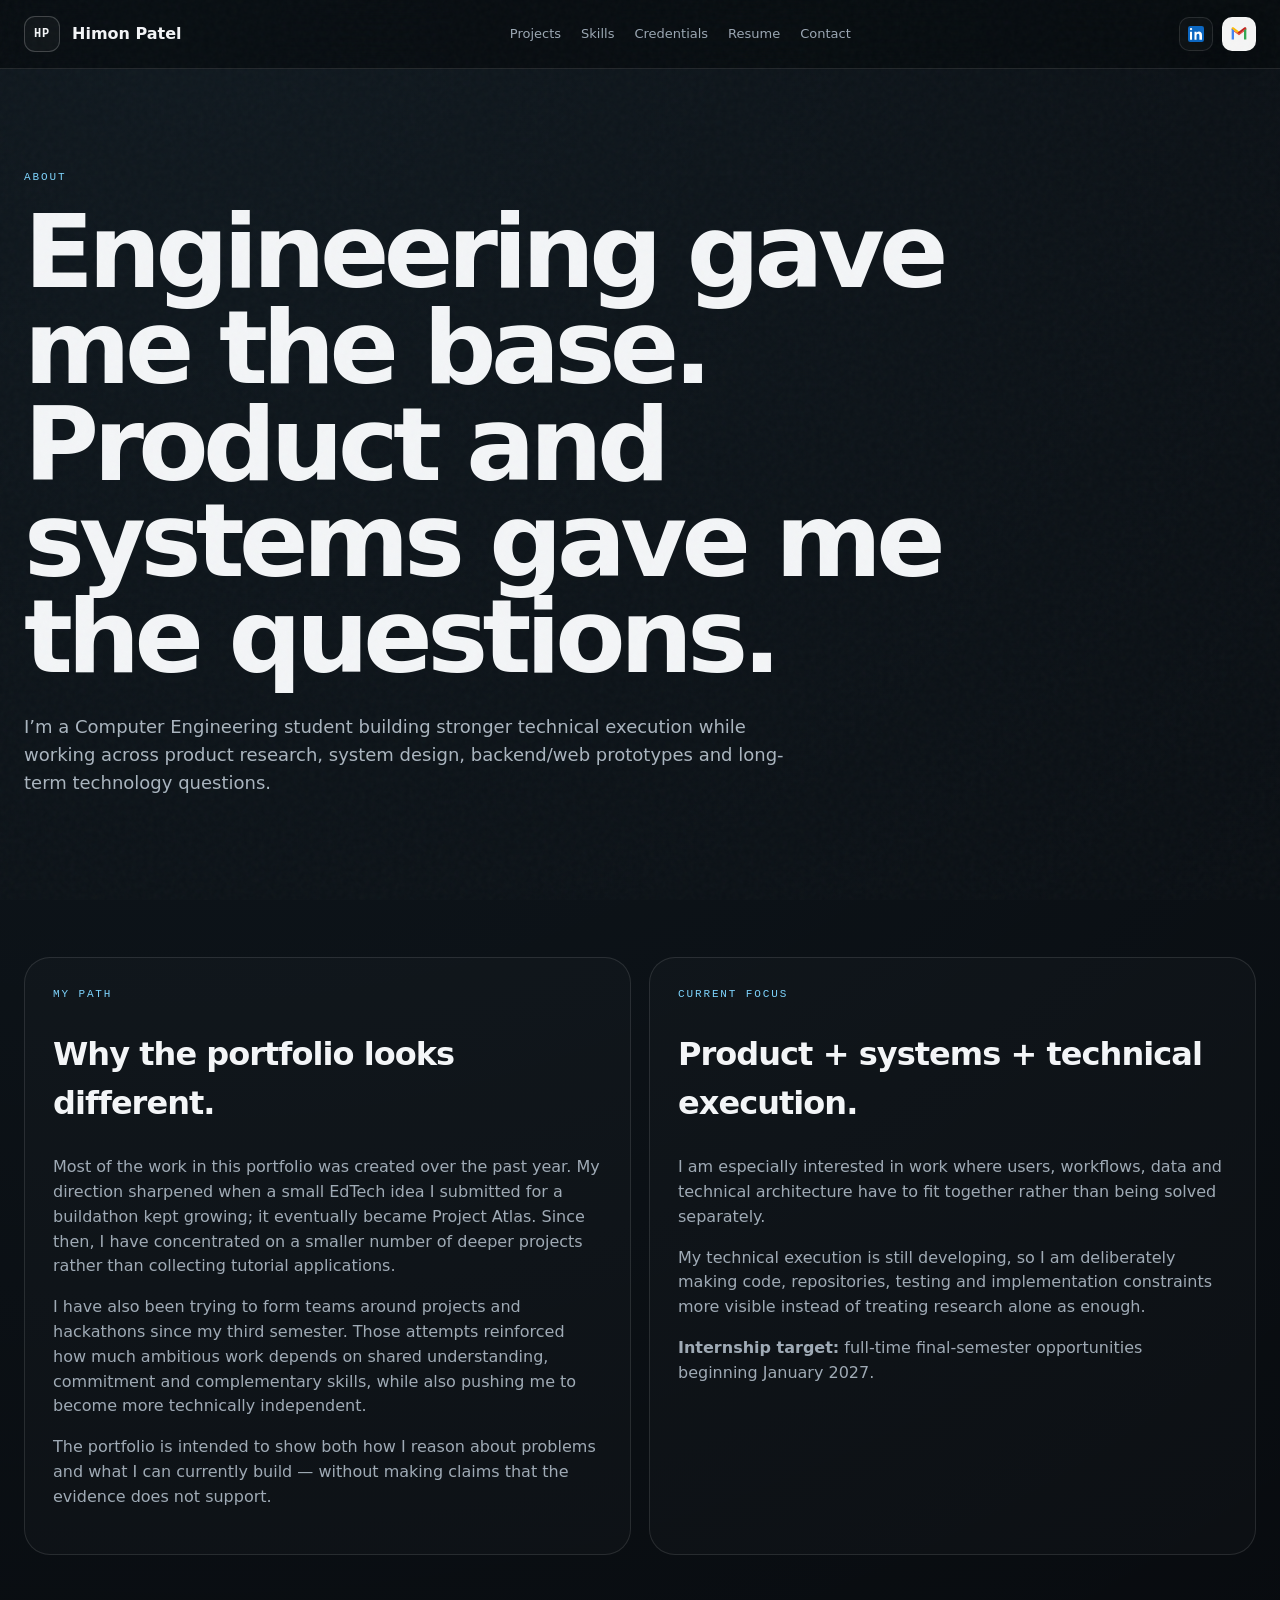
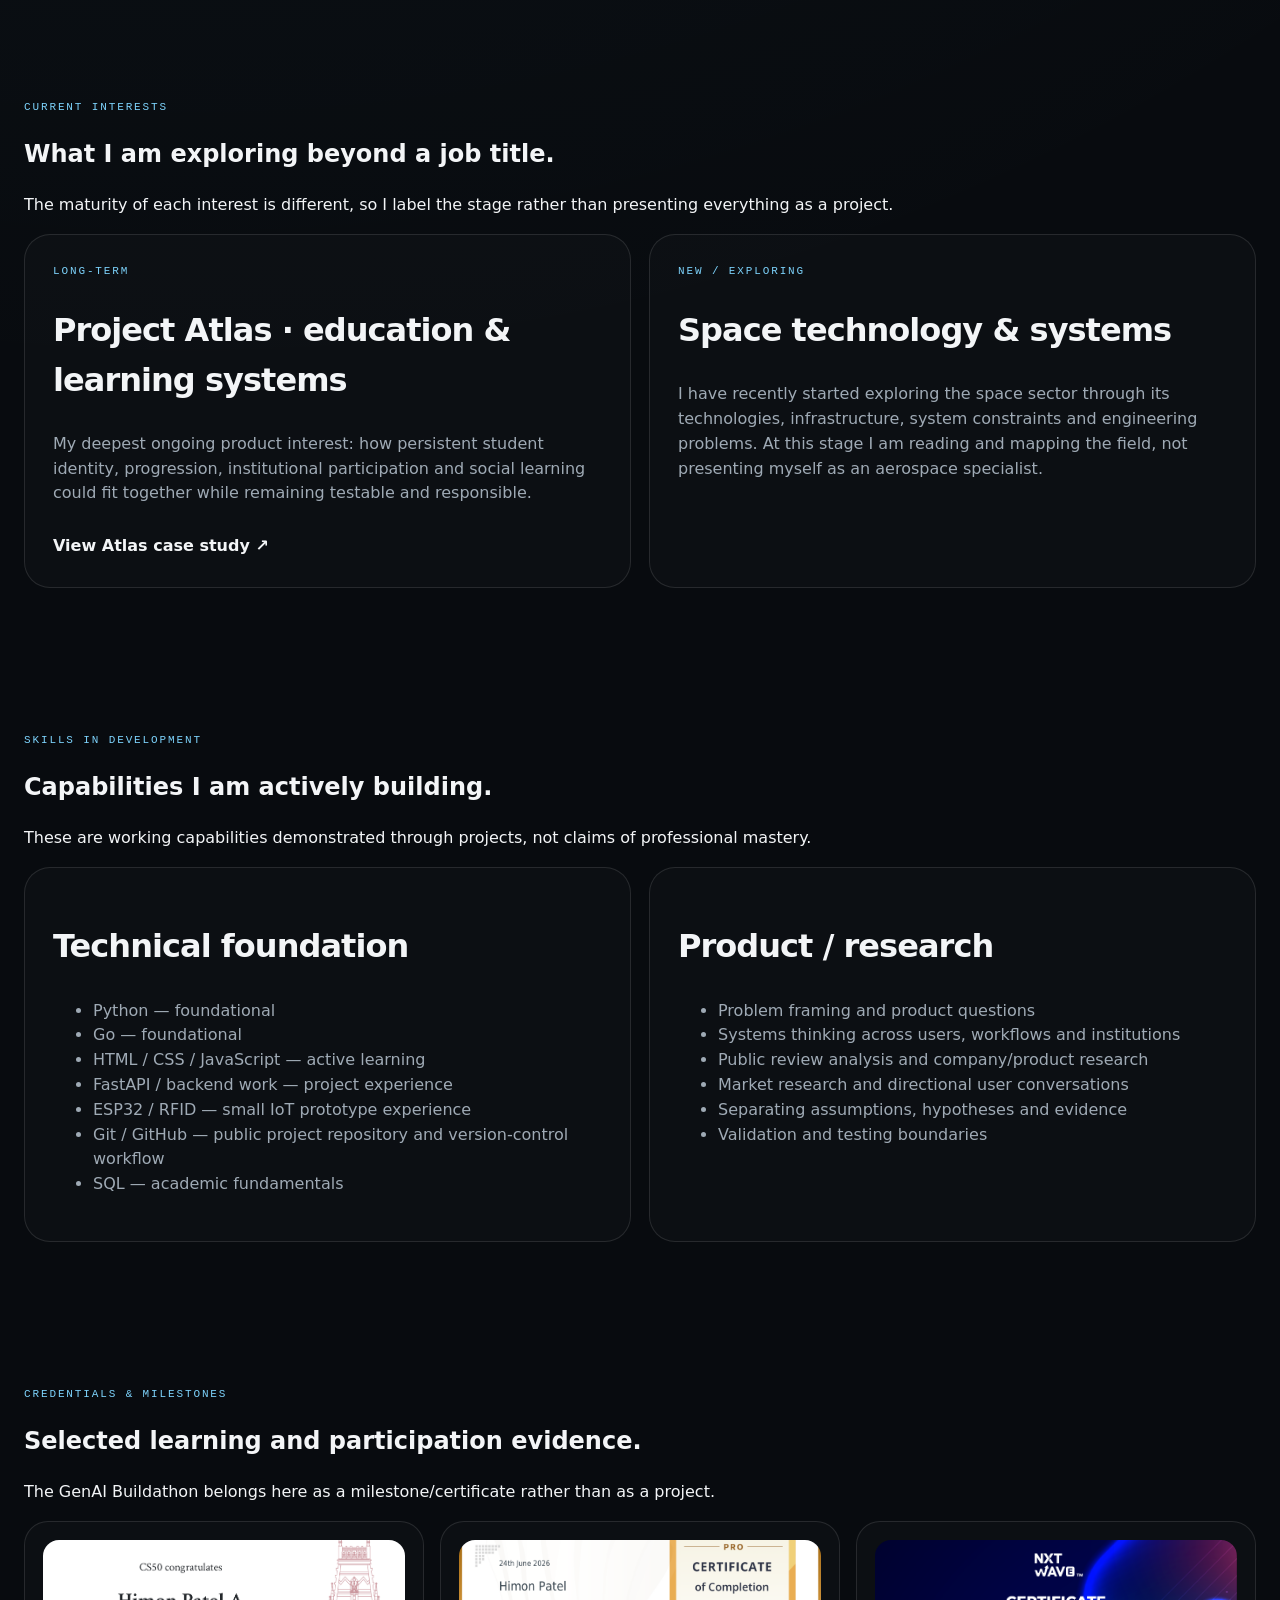
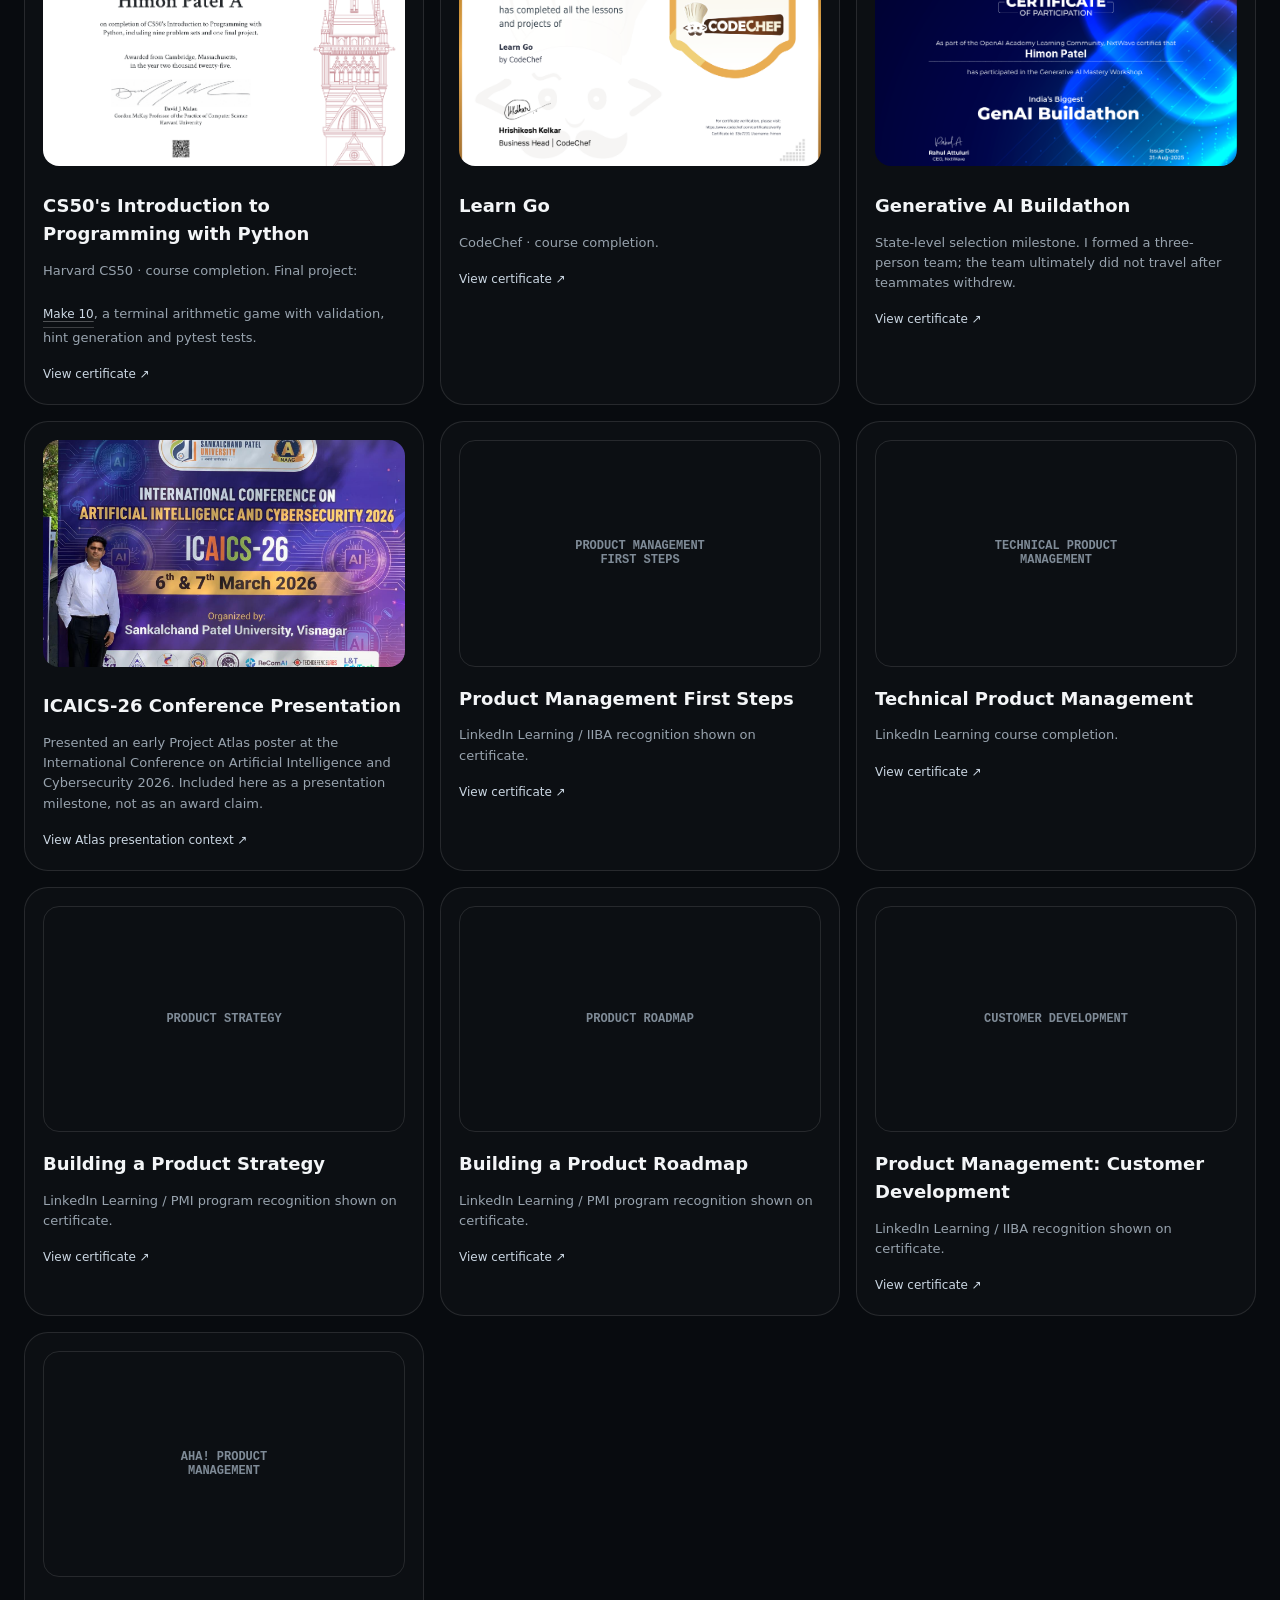
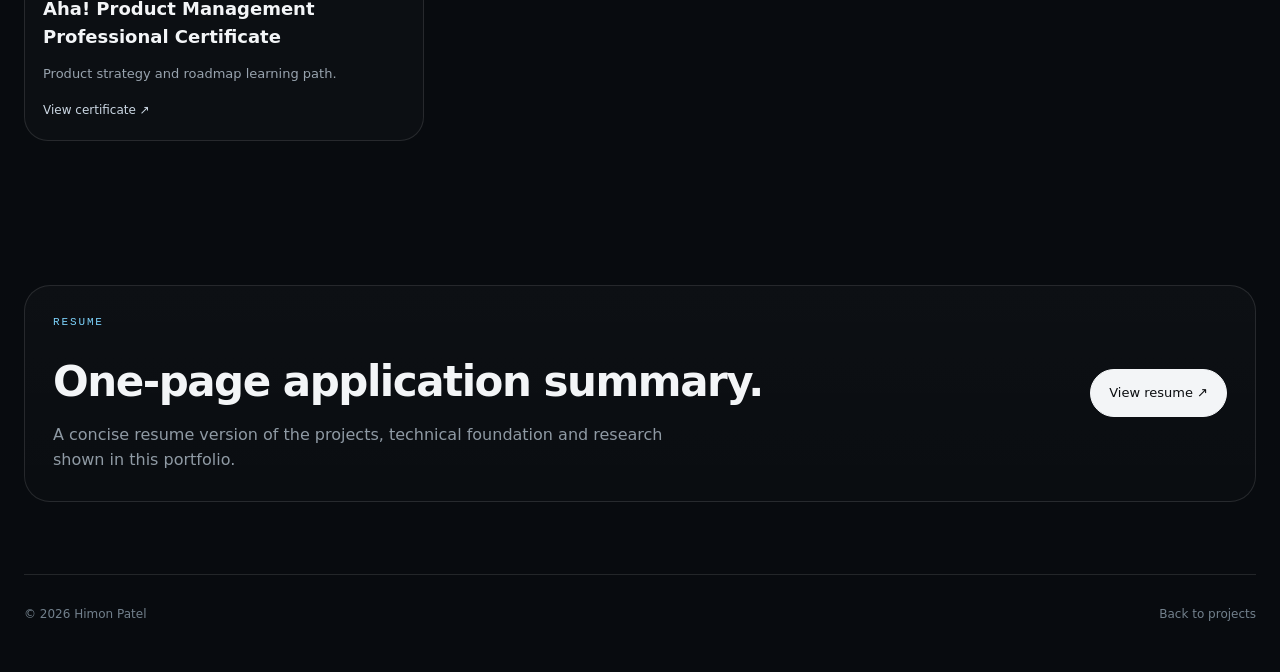
==== commit 4992b778: "Update portfolio with SmartCampus and Make 10" ====
--- a/about.html
+++ b/about.html
@@ -1 +1 @@
-<!doctype html><html lang="en"><head><meta charset="utf-8"><meta name="viewport" content="width=device-width,initial-scale=1"><title>About — Himon Patel</title><link rel="icon" href="assets/favicon.svg"><link rel="stylesheet" href="styles.css"></head><body class="about-page"><div class="page-noise"></div><header class="project-header"><a class="brand" href="index.html"><span class="brand-mark">HP</span><span>Himon Patel</span></a><nav><a href="index.html#projects">Projects</a><a href="#skills">Skills</a><a href="#credentials">Credentials</a><a href="assets/Himon_Patel_Resume_Draft.pdf" target="_blank" rel="noopener">Resume</a><a href="index.html#contact">Contact</a></nav><div class="header-socials project-socials" data-social-mount aria-label="Social links"></div></header><main><section class="about-hero shell reveal"><div class="eyebrow">ABOUT</div><h1>Engineering gave me the base. Product gave me the questions.</h1><p>I’m an engineering student building stronger technical execution while working deeply on product research, systems thinking, EdTech, gamification and how real users and institutions change a product problem.</p></section><section class="about-section shell"><div class="about-columns"><article class="about-panel reveal"><div class="eyebrow">MY PATH</div><h2>Why the portfolio looks different.</h2><p>Most of the work in this portfolio was created over the past year. My direction sharpened when a small EdTech idea I submitted for a buildathon kept growing; it eventually became Project Atlas. Since then, I have concentrated on a smaller number of deeper projects rather than collecting tutorial applications.</p><p>I have also been trying to form teams around projects and hackathons since my third semester. Those attempts reinforced how much ambitious work depends on shared understanding, commitment and complementary skills, while also pushing me to become more technically independent.</p><p>The portfolio is intended to show both how I reason about problems and what I can currently build — without making claims that the evidence does not support.</p></article><article class="about-panel reveal"><div class="eyebrow">CURRENT FOCUS</div><h2>Product + systems + technology.</h2><p>I am especially interested in work where users, workflows, institutions, data and technical architecture have to fit together rather than being solved separately.</p><p>My technical execution is still developing, which is why I am deliberately building and testing more instead of treating research alone as enough.</p></article></div></section><section class="about-section shell" id="skills"><div class="section-head reveal"><div><div class="eyebrow">SKILLS IN DEVELOPMENT</div><h2>Capabilities I am actively building.</h2></div><p>These are working capabilities demonstrated through projects, not claims of professional mastery.</p></div><div class="about-columns"><article class="about-panel reveal"><h2>Technical foundation</h2><ul><li>Python — foundational</li><li>Go — foundational</li><li>HTML / CSS / JavaScript — active learning</li><li>FastAPI / backend work — project experience</li><li>ESP32 / RFID — small IoT prototype experience</li><li>Git / GitHub — preparing first public project repository</li></ul></article><article class="about-panel reveal"><h2>Product / research</h2><ul><li>Problem framing and product questions</li><li>Systems thinking across users, workflows and institutions</li><li>Public review analysis and company/product research</li><li>Market research and directional user conversations</li><li>Separating assumptions, hypotheses and evidence</li><li>Validation and testing boundaries</li></ul></article></div></section><section class="about-section shell" id="credentials"><div class="section-head reveal"><div><div class="eyebrow">CREDENTIALS & MILESTONES</div><h2>Selected learning and participation evidence.</h2></div><p>The GenAI Buildathon belongs here as a milestone/certificate rather than as a project.</p></div><div class="credential-grid"><article class="credential reveal"><img src="assets/cert-previews/cs50p.png" alt="CS50 Python certificate preview"><h3>CS50's Introduction to Programming with Python</h3><p>Harvard CS50 · course completion.</p><a href="assets/CS50P-Certificate.pdf" target="_blank" rel="noopener">View certificate ↗</a></article><article class="credential reveal"><img src="assets/cert-previews/learn-go.png" alt="Learn Go certificate preview"><h3>Learn Go</h3><p>CodeChef · course completion.</p><a href="assets/Learn-Go-Certificate.pdf" target="_blank" rel="noopener">View certificate ↗</a></article><article class="credential reveal"><img src="assets/GenAI-Buildathon-Certificate.png" alt="Generative AI Buildathon certificate"><h3>Generative AI Buildathon</h3><p>State-level selection milestone. I formed a three-person team; the team ultimately did not travel after teammates withdrew.</p><a href="assets/GenAI-Buildathon-Certificate.png" target="_blank" rel="noopener">View certificate ↗</a></article><article class="credential reveal"><img src="assets/icaics-conference.png" alt="Himon Patel at the ICAICS-26 conference banner"><h3>ICAICS-26 Conference Presentation</h3><p>Presented an early Project Atlas poster at the International Conference on Artificial Intelligence and Cybersecurity 2026. Included here as a presentation milestone, not as an award claim.</p><a href="atlas.html#early-presentation">View Atlas presentation context ↗</a></article><article class="credential reveal"><div class="placeholder-thumb">PRODUCT MANAGEMENT<br>FIRST STEPS</div><h3>Product Management First Steps</h3><p>LinkedIn Learning / IIBA recognition shown on certificate.</p><a href="assets/certificates/IIBA-Product-Management-First-Steps.pdf" target="_blank" rel="noopener">View certificate ↗</a></article><article class="credential reveal"><div class="placeholder-thumb">TECHNICAL PRODUCT<br>MANAGEMENT</div><h3>Technical Product Management</h3><p>LinkedIn Learning course completion.</p><a href="assets/certificates/Technical-Product-Management.pdf" target="_blank" rel="noopener">View certificate ↗</a></article><article class="credential reveal"><div class="placeholder-thumb">PRODUCT STRATEGY</div><h3>Building a Product Strategy</h3><p>LinkedIn Learning / PMI program recognition shown on certificate.</p><a href="assets/certificates/PMI-Product-Management-Building-a-Product-Strategy.pdf" target="_blank" rel="noopener">View certificate ↗</a></article><article class="credential reveal"><div class="placeholder-thumb">PRODUCT ROADMAP</div><h3>Building a Product Roadmap</h3><p>LinkedIn Learning / PMI program recognition shown on certificate.</p><a href="assets/certificates/PMI-Product-Management-Building-a-Product-Roadmap.pdf" target="_blank" rel="noopener">View certificate ↗</a></article><article class="credential reveal"><div class="placeholder-thumb">CUSTOMER DEVELOPMENT</div><h3>Product Management: Customer Development</h3><p>LinkedIn Learning / IIBA recognition shown on certificate.</p><a href="assets/certificates/IIBA-Product-Management-Customer-Development.pdf" target="_blank" rel="noopener">View certificate ↗</a></article><article class="credential reveal"><div class="placeholder-thumb">AHA! PRODUCT<br>MANAGEMENT</div><h3>Aha! Product Management Professional Certificate</h3><p>Product strategy and roadmap learning path.</p><a href="assets/certificates/Aha-Product-Management-Professional-Certificate.pdf" target="_blank" rel="noopener">View certificate ↗</a></article></div></section><section class="about-section shell reveal"><div class="resume-cta"><div><div class="eyebrow">RESUME</div><h2>One-page application summary.</h2><p>This is the current draft version. Contact details and college information still need to be finalized.</p></div><a class="button button-primary" href="assets/Himon_Patel_Resume_Draft.pdf" target="_blank" rel="noopener">View resume ↗</a></div></section></main><footer class="page-footer"><span>© <span data-year></span> Himon Patel</span><a href="index.html#projects">Back to projects</a></footer><script src="script.js"></script></body></html>
+<!doctype html><html lang="en"><head><meta charset="utf-8"><meta name="viewport" content="width=device-width,initial-scale=1"><title>About — Himon Patel</title><link rel="icon" href="assets/favicon.svg"><link rel="stylesheet" href="styles.css"></head><body class="about-page"><div class="page-noise"></div><header class="project-header"><a class="brand" href="index.html"><span class="brand-mark">HP</span><span>Himon Patel</span></a><nav><a href="index.html#projects">Projects</a><a href="#skills">Skills</a><a href="#credentials">Credentials</a><a href="assets/Himon_Patel_Resume_Final.pdf" target="_blank" rel="noopener">Resume</a><a href="index.html#contact">Contact</a></nav><div class="header-socials project-socials" data-social-mount aria-label="Social links"></div></header><main><section class="about-hero shell reveal"><div class="eyebrow">ABOUT</div><h1>Engineering gave me the base. Product and systems gave me the questions.</h1><p>I’m a Computer Engineering student building stronger technical execution while working across product research, system design, backend/web prototypes and long-term technology questions.</p></section><section class="about-section shell"><div class="about-columns"><article class="about-panel reveal"><div class="eyebrow">MY PATH</div><h2>Why the portfolio looks different.</h2><p>Most of the work in this portfolio was created over the past year. My direction sharpened when a small EdTech idea I submitted for a buildathon kept growing; it eventually became Project Atlas. Since then, I have concentrated on a smaller number of deeper projects rather than collecting tutorial applications.</p><p>I have also been trying to form teams around projects and hackathons since my third semester. Those attempts reinforced how much ambitious work depends on shared understanding, commitment and complementary skills, while also pushing me to become more technically independent.</p><p>The portfolio is intended to show both how I reason about problems and what I can currently build — without making claims that the evidence does not support.</p></article><article class="about-panel reveal"><div class="eyebrow">CURRENT FOCUS</div><h2>Product + systems + technical execution.</h2><p>I am especially interested in work where users, workflows, data and technical architecture have to fit together rather than being solved separately.</p><p>My technical execution is still developing, so I am deliberately making code, repositories, testing and implementation constraints more visible instead of treating research alone as enough.</p><p><strong>Internship target:</strong> full-time final-semester opportunities beginning January 2027.</p></article></div></section><section class="about-section shell" id="interests"><div class="section-head reveal"><div><div class="eyebrow">CURRENT INTERESTS</div><h2>What I am exploring beyond a job title.</h2></div><p>The maturity of each interest is different, so I label the stage rather than presenting everything as a project.</p></div><div class="about-columns"><article class="about-panel reveal"><div class="eyebrow">LONG-TERM</div><h2>Project Atlas · education & learning systems</h2><p>My deepest ongoing product interest: how persistent student identity, progression, institutional participation and social learning could fit together while remaining testable and responsible.</p><a class="text-link" href="atlas.html">View Atlas case study ↗</a></article><article class="about-panel reveal"><div class="eyebrow">NEW / EXPLORING</div><h2>Space technology & systems</h2><p>I have recently started exploring the space sector through its technologies, infrastructure, system constraints and engineering problems. At this stage I am reading and mapping the field, not presenting myself as an aerospace specialist.</p></article></div></section><section class="about-section shell" id="skills"><div class="section-head reveal"><div><div class="eyebrow">SKILLS IN DEVELOPMENT</div><h2>Capabilities I am actively building.</h2></div><p>These are working capabilities demonstrated through projects, not claims of professional mastery.</p></div><div class="about-columns"><article class="about-panel reveal"><h2>Technical foundation</h2><ul><li>Python — foundational</li><li>Go — foundational</li><li>HTML / CSS / JavaScript — active learning</li><li>FastAPI / backend work — project experience</li><li>ESP32 / RFID — small IoT prototype experience</li><li>Git / GitHub — public project repository and version-control workflow</li><li>SQL — academic fundamentals</li></ul></article><article class="about-panel reveal"><h2>Product / research</h2><ul><li>Problem framing and product questions</li><li>Systems thinking across users, workflows and institutions</li><li>Public review analysis and company/product research</li><li>Market research and directional user conversations</li><li>Separating assumptions, hypotheses and evidence</li><li>Validation and testing boundaries</li></ul></article></div></section><section class="about-section shell" id="credentials"><div class="section-head reveal"><div><div class="eyebrow">CREDENTIALS & MILESTONES</div><h2>Selected learning and participation evidence.</h2></div><p>The GenAI Buildathon belongs here as a milestone/certificate rather than as a project.</p></div><div class="credential-grid"><article class="credential reveal"><img src="assets/cert-previews/cs50p.png" alt="CS50 Python certificate preview"><h3>CS50's Introduction to Programming with Python</h3><p>Harvard CS50 · course completion. Final project: <a class="inline-link" href="make10.html">Make 10</a>, a terminal arithmetic game with validation, hint generation and pytest tests.</p><a href="assets/CS50P-Certificate.pdf" target="_blank" rel="noopener">View certificate ↗</a></article><article class="credential reveal"><img src="assets/cert-previews/learn-go.png" alt="Learn Go certificate preview"><h3>Learn Go</h3><p>CodeChef · course completion.</p><a href="assets/Learn-Go-Certificate.pdf" target="_blank" rel="noopener">View certificate ↗</a></article><article class="credential reveal"><img src="assets/GenAI-Buildathon-Certificate.png" alt="Generative AI Buildathon certificate"><h3>Generative AI Buildathon</h3><p>State-level selection milestone. I formed a three-person team; the team ultimately did not travel after teammates withdrew.</p><a href="assets/GenAI-Buildathon-Certificate.png" target="_blank" rel="noopener">View certificate ↗</a></article><article class="credential reveal"><img src="assets/icaics-conference.png" alt="Himon Patel at the ICAICS-26 conference banner"><h3>ICAICS-26 Conference Presentation</h3><p>Presented an early Project Atlas poster at the International Conference on Artificial Intelligence and Cybersecurity 2026. Included here as a presentation milestone, not as an award claim.</p><a href="atlas.html#early-presentation">View Atlas presentation context ↗</a></article><article class="credential reveal"><div class="placeholder-thumb">PRODUCT MANAGEMENT<br>FIRST STEPS</div><h3>Product Management First Steps</h3><p>LinkedIn Learning / IIBA recognition shown on certificate.</p><a href="assets/certificates/IIBA-Product-Management-First-Steps.pdf" target="_blank" rel="noopener">View certificate ↗</a></article><article class="credential reveal"><div class="placeholder-thumb">TECHNICAL PRODUCT<br>MANAGEMENT</div><h3>Technical Product Management</h3><p>LinkedIn Learning course completion.</p><a href="assets/certificates/Technical-Product-Management.pdf" target="_blank" rel="noopener">View certificate ↗</a></article><article class="credential reveal"><div class="placeholder-thumb">PRODUCT STRATEGY</div><h3>Building a Product Strategy</h3><p>LinkedIn Learning / PMI program recognition shown on certificate.</p><a href="assets/certificates/PMI-Product-Management-Building-a-Product-Strategy.pdf" target="_blank" rel="noopener">View certificate ↗</a></article><article class="credential reveal"><div class="placeholder-thumb">PRODUCT ROADMAP</div><h3>Building a Product Roadmap</h3><p>LinkedIn Learning / PMI program recognition shown on certificate.</p><a href="assets/certificates/PMI-Product-Management-Building-a-Product-Roadmap.pdf" target="_blank" rel="noopener">View certificate ↗</a></article><article class="credential reveal"><div class="placeholder-thumb">CUSTOMER DEVELOPMENT</div><h3>Product Management: Customer Development</h3><p>LinkedIn Learning / IIBA recognition shown on certificate.</p><a href="assets/certificates/IIBA-Product-Management-Customer-Development.pdf" target="_blank" rel="noopener">View certificate ↗</a></article><article class="credential reveal"><div class="placeholder-thumb">AHA! PRODUCT<br>MANAGEMENT</div><h3>Aha! Product Management Professional Certificate</h3><p>Product strategy and roadmap learning path.</p><a href="assets/certificates/Aha-Product-Management-Professional-Certificate.pdf" target="_blank" rel="noopener">View certificate ↗</a></article></div></section><section class="about-section shell reveal"><div class="resume-cta"><div><div class="eyebrow">RESUME</div><h2>One-page application summary.</h2><p>A concise resume version of the projects, technical foundation and research shown in this portfolio.</p></div><a class="button button-primary" href="assets/Himon_Patel_Resume_Final.pdf" target="_blank" rel="noopener">View resume ↗</a></div></section></main><footer class="page-footer"><span>© <span data-year></span> Himon Patel</span><a href="index.html#projects">Back to projects</a></footer><script src="script.js"></script></body></html>
--- a/styles.css
+++ b/styles.css
@@ -1619,3 +1619,78 @@
   .atlas-conference-gallery{grid-template-columns:1fr}
   .atlas-evolution{grid-template-columns:1fr}
 }
+
+
+/* =========================================================
+   V22 · Application-ready portfolio hierarchy
+   ========================================================= */
+.interests-home,.secondary-work{padding-top:86px;padding-bottom:86px;border-top:1px solid rgba(255,255,255,.07)}
+.interest-grid,.secondary-work-grid{display:grid;grid-template-columns:repeat(2,minmax(0,1fr));gap:18px;margin-top:28px}
+.interest-card,.secondary-work-card{position:relative;display:block;min-height:250px;padding:30px;border:1px solid rgba(255,255,255,.09);border-radius:22px;background:linear-gradient(180deg,rgba(255,255,255,.032),rgba(255,255,255,.012));overflow:hidden}
+.interest-card:before,.secondary-work-card:before{content:"";position:absolute;inset:auto -20% -50% 20%;height:210px;border-radius:50%;filter:blur(58px);opacity:.12;pointer-events:none;background:var(--accent,#7dd3fc)}
+.interest-card span,.secondary-work-card span{display:block;font:700 10px/1.2 ui-monospace,SFMono-Regular,Consolas,monospace;letter-spacing:.16em;color:var(--muted);margin-bottom:18px}
+.interest-card h3,.secondary-work-card h3{font-size:clamp(24px,2.4vw,34px);line-height:1.12;margin:0 0 14px}
+.interest-card p,.secondary-work-card p{color:var(--muted);line-height:1.72;margin:0 0 18px;max-width:620px}
+.interest-card a,.secondary-work-card b{font-size:14px;color:var(--text);text-decoration:none;font-weight:700}
+.interest-card small{display:block;color:rgba(255,255,255,.48);line-height:1.6;margin-top:18px}
+.interest-atlas{--accent:#aa92ff}.interest-space{--accent:#7dd3fc}
+.secondary-work-card{transition:transform .22s ease,border-color .22s ease,background .22s ease;text-decoration:none;color:inherit}
+.secondary-work-card:hover{transform:translateY(-3px);border-color:rgba(255,255,255,.18);background:linear-gradient(180deg,rgba(255,255,255,.045),rgba(255,255,255,.017))}
+.project-hero-actions{display:flex;align-items:center;gap:14px;flex-wrap:wrap;margin-top:22px}
+.project-hero-actions .project-status{margin:0}
+.tech-strip{display:flex;flex-wrap:wrap;gap:10px;margin:24px 0 30px}
+.tech-strip span{padding:9px 12px;border:1px solid rgba(125,211,252,.22);border-radius:999px;background:rgba(125,211,252,.07);font:700 11px/1 ui-monospace,SFMono-Regular,Consolas,monospace;letter-spacing:.05em;color:#c7edff}
+.architecture-panel{margin:28px 0;padding:22px;border:1px solid rgba(255,255,255,.09);border-radius:18px;background:rgba(255,255,255,.02)}
+.architecture-row{display:grid;grid-template-columns:minmax(180px,.8fr) 1.6fr;gap:18px;align-items:center;padding:18px;border:1px solid rgba(255,255,255,.07);border-radius:14px;background:rgba(4,10,18,.55)}
+.architecture-row strong{font-size:14px}.architecture-row span{color:var(--muted);line-height:1.55}
+.architecture-row.accent{border-color:rgba(125,211,252,.24);background:rgba(125,211,252,.055)}
+.architecture-arrow{text-align:center;color:#7dd3fc;padding:8px 0;font-size:18px}
+.case-caption{font-size:13px!important;color:rgba(255,255,255,.48)!important}
+.source-actions{display:flex;gap:12px;flex-wrap:wrap;margin:24px 0}
+.case-content code{font-family:ui-monospace,SFMono-Regular,Consolas,monospace;font-size:.92em;color:#c7edff}
+.text-link{display:inline-block;margin-top:12px;color:var(--text);text-decoration:none;font-weight:700}
+@media (max-width:760px){
+  .interest-grid,.secondary-work-grid{grid-template-columns:1fr}
+  .architecture-row{grid-template-columns:1fr;gap:8px}
+  .project-hero-actions{align-items:flex-start}
+}
+
+
+/* ===== V23: other technical work / Make 10 ===== */
+.technical-work{padding-top:86px;padding-bottom:86px;border-top:1px solid rgba(255,255,255,.07)}
+.technical-work-grid{display:grid;grid-template-columns:repeat(2,minmax(0,1fr));gap:18px;margin-top:28px}
+.technical-work-card{overflow:hidden;border:1px solid rgba(255,255,255,.09);border-radius:24px;background:linear-gradient(160deg,rgba(255,255,255,.035),rgba(255,255,255,.012));min-height:430px;display:flex;flex-direction:column}
+.technical-work-visual{height:170px;margin:14px 14px 0;border-radius:16px;border:1px solid rgba(255,255,255,.08);overflow:hidden;position:relative}
+.technical-work-copy{padding:25px 27px 28px;display:flex;flex-direction:column;flex:1}
+.technical-work-copy>span{font:9px var(--mono);letter-spacing:.13em;color:#7f8992}
+.technical-work-copy h3{font-size:30px;margin:9px 0 12px;letter-spacing:-.035em}
+.technical-work-copy p{margin:0;color:#949ea7;line-height:1.7;font-size:13px}
+.technical-work-tags{display:flex;flex-wrap:wrap;gap:7px;margin-top:19px}
+.technical-work-tags b{font:8px var(--mono);font-weight:500;letter-spacing:.06em;text-transform:uppercase;border:1px solid rgba(255,255,255,.09);border-radius:999px;padding:7px 9px;color:#9ea7b0}
+.technical-work-actions{display:flex;flex-wrap:wrap;gap:17px;margin-top:auto;padding-top:24px}
+.technical-work-actions a{font:10px var(--mono);letter-spacing:.06em;text-transform:uppercase;color:#c7d0d8}
+.technical-work-actions a:hover{color:#fff}
+.make10-terminal{background:radial-gradient(circle at 80% 18%,rgba(94,255,178,.08),transparent 35%),#080d0b;padding:28px 22px 16px;display:flex;flex-direction:column;gap:11px}
+.make10-terminal .terminal-dot{position:absolute;top:13px;width:6px;height:6px;border-radius:50%;background:#34423b}.make10-terminal .terminal-dot:nth-child(1){left:14px}.make10-terminal .terminal-dot:nth-child(2){left:26px}.make10-terminal .terminal-dot:nth-child(3){left:38px}
+.make10-terminal code{font:11px var(--mono);color:#a5b8ad}.make10-terminal .terminal-accent{margin-top:auto;color:#71e3a3}
+.rfid-mini-visual{background:radial-gradient(circle at 50% 50%,rgba(86,255,233,.10),transparent 48%),#08100f;display:flex;align-items:center;justify-content:center;gap:9px}
+.rfid-mini-visual span{font:9px var(--mono);letter-spacing:.08em;color:#9bd9d2;border:1px solid rgba(114,255,244,.18);border-radius:999px;padding:10px 12px;background:rgba(114,255,244,.025)}
+.inline-link{color:inherit;text-decoration:underline;text-decoration-color:rgba(255,255,255,.28);text-underline-offset:3px}
+
+/* Make 10 project page */
+.make10-page{--make10:#78e7a5;background:#080b0a}
+.make10-hero{min-height:720px;padding-top:150px;padding-bottom:90px;display:grid;grid-template-columns:1.02fr .98fr;gap:72px;align-items:center;border-bottom:1px solid rgba(255,255,255,.08)}
+.make10-hero h1{margin:10px 0 22px;font-size:clamp(76px,11vw,156px);line-height:.82;letter-spacing:-.075em;font-weight:600}
+.make10-hero .eyebrow{color:var(--make10)}
+.project-lead{max-width:720px;color:#a5afa9;font-size:18px;line-height:1.75}
+.make10-actions{display:flex;gap:10px;flex-wrap:wrap;margin-top:31px}
+.make10-origin-note{max-width:660px;margin-top:22px;color:#748078;font-size:12px;line-height:1.65}
+.make10-console{border:1px solid rgba(120,231,165,.18);border-radius:22px;background:linear-gradient(180deg,#0d1410,#070a08);box-shadow:0 30px 100px rgba(0,0,0,.28),0 0 70px rgba(120,231,165,.04);overflow:hidden;min-height:410px}
+.make10-console-bar{height:48px;border-bottom:1px solid rgba(255,255,255,.07);display:flex;align-items:center;padding:0 17px;gap:8px}.make10-console-bar i{width:7px;height:7px;border-radius:50%;background:#2e3b34}.make10-console-bar span{margin-left:8px;font:9px var(--mono);color:#66736b}.make10-console pre{margin:0;padding:35px;white-space:pre-wrap}.make10-console code{font:13px/2 var(--mono);color:#a7b9ad}
+.project-section{padding-top:95px;padding-bottom:95px;display:grid;grid-template-columns:210px 1fr;gap:70px;border-bottom:1px solid rgba(255,255,255,.07)}
+.project-section-label{font:9px var(--mono);letter-spacing:.13em;color:#5e6a63;padding-top:8px}.project-section-body{max-width:900px}.project-section-body h2{font-size:clamp(34px,5vw,62px);line-height:1.02;letter-spacing:-.045em;margin:0 0 25px}.project-section-body>p{color:#9ba69f;line-height:1.8;font-size:15px}.project-section-body code{font-family:var(--mono);color:#c3d5c8}
+.make10-rule-grid{display:grid;grid-template-columns:repeat(2,1fr);gap:12px;margin-top:30px}.make10-rule-grid article{border:1px solid rgba(255,255,255,.08);border-radius:18px;padding:22px;background:rgba(255,255,255,.018)}.make10-rule-grid span{font:9px var(--mono);color:var(--make10)}.make10-rule-grid strong{display:block;margin:31px 0 7px;font-size:20px}.make10-rule-grid p{margin:0;color:#7f8b83;line-height:1.65;font-size:12px}
+.make10-function-list{margin-top:32px;border-top:1px solid rgba(255,255,255,.08)}.make10-function-list>div{display:grid;grid-template-columns:260px 1fr;gap:25px;padding:18px 0;border-bottom:1px solid rgba(255,255,255,.07)}.make10-function-list code{font:12px var(--mono);color:#90e6ae}.make10-function-list span{font-size:13px;color:#89958d;line-height:1.65}.make10-method-note{margin-top:28px!important;padding:20px 22px;border-left:2px solid rgba(120,231,165,.45);background:rgba(120,231,165,.025)}
+.make10-test-strip,.make10-evidence-tags{display:flex;flex-wrap:wrap;gap:9px;margin-top:27px}.make10-test-strip span,.make10-evidence-tags span{border:1px solid rgba(120,231,165,.16);border-radius:999px;padding:9px 11px;font:9px var(--mono);text-transform:uppercase;letter-spacing:.06em;color:#96bfa4;background:rgba(120,231,165,.025)}.bottom-actions{margin-top:34px}
+@media(max-width:900px){.technical-work-grid{grid-template-columns:1fr}.make10-hero{grid-template-columns:1fr;padding-top:120px}.project-section{grid-template-columns:1fr;gap:22px}.make10-function-list>div{grid-template-columns:1fr;gap:6px}.make10-rule-grid{grid-template-columns:1fr}}
+@media(max-width:640px){.technical-work-card{min-height:0}.make10-hero{padding-top:105px}.make10-console pre{padding:24px}.make10-console code{font-size:11px}.project-section{padding-top:70px;padding-bottom:70px}}
